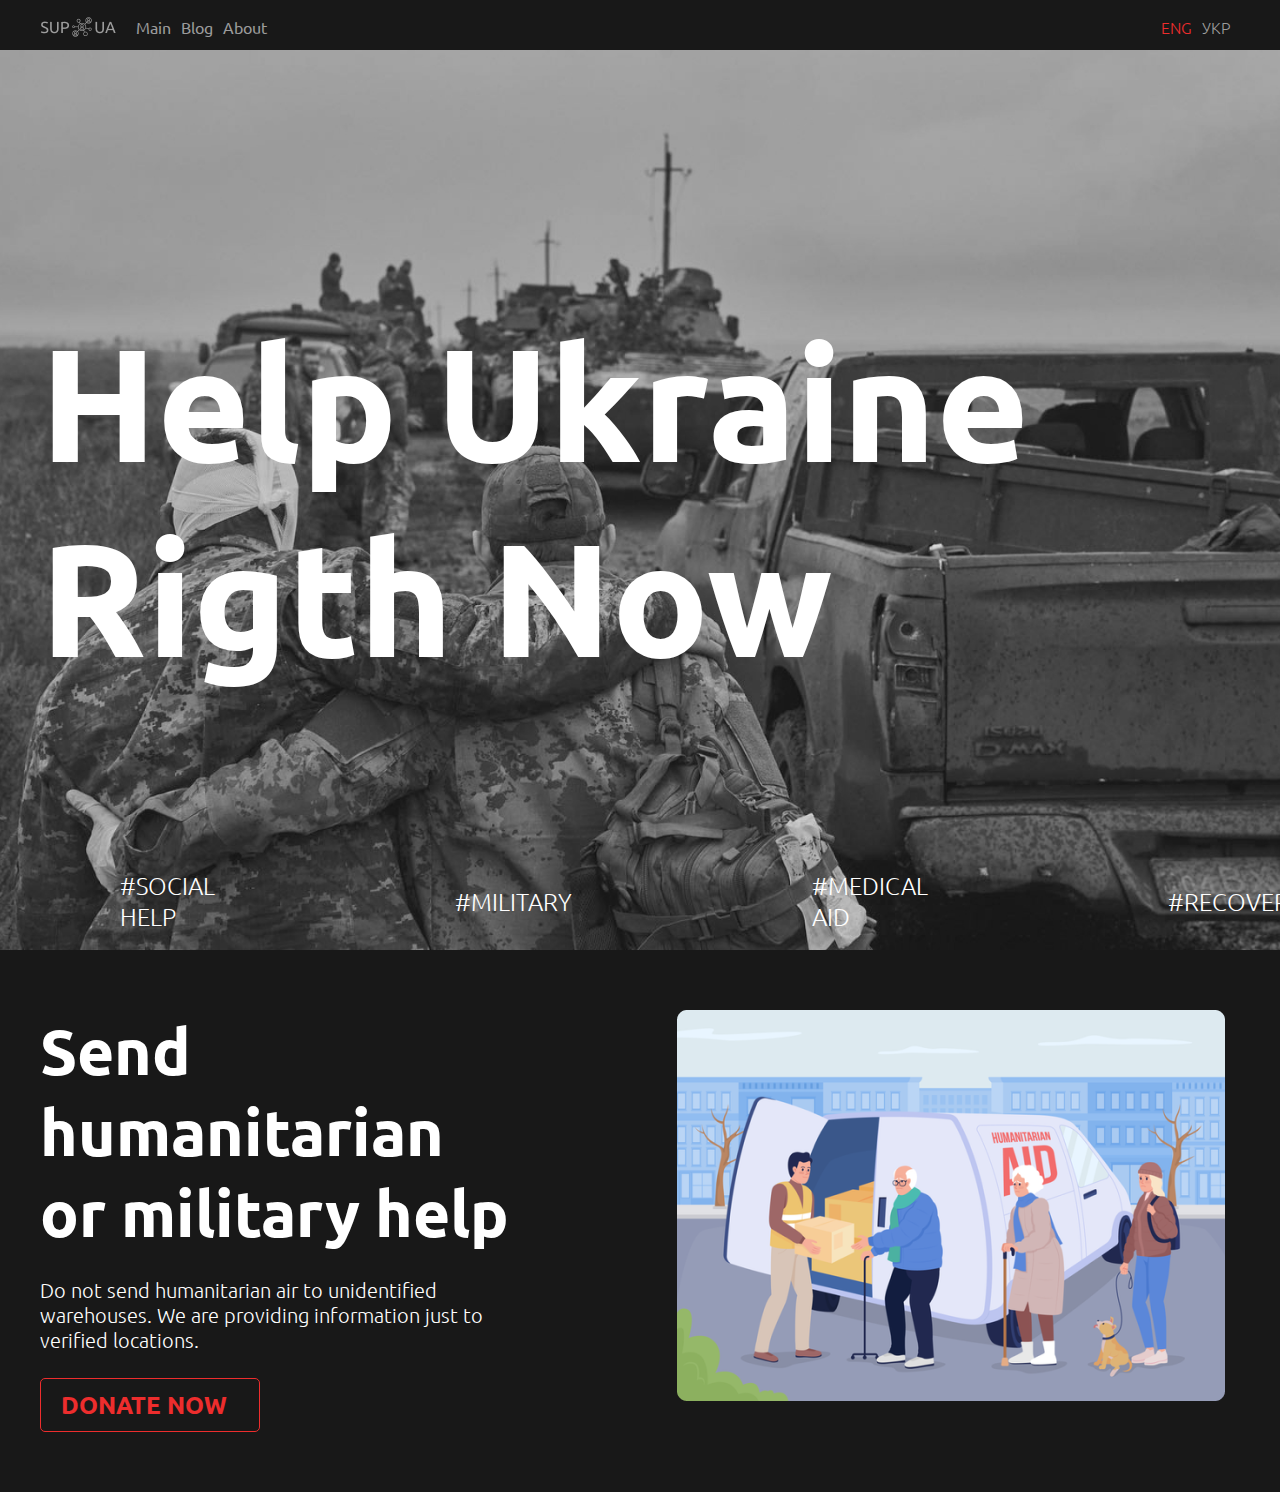
==== index.html @ 470d750d "made donate block" ====
<!DOCTYPE html>
<html lang="en">
<head>
    <meta charset="UTF-8">
    <meta http-equiv="X-UA-Compatible" content="IE=edge">
    <meta name="viewport" content="width=device-width, initial-scale=1.0">
    <link rel="shortcut icon" href="favicon.ico">
    <title>Title</title>

    <link rel="stylesheet" href="css/normalize.css">
    <link rel="stylesheet" href="css/main.css">
</head>
<body>
    <header class="header">
            <div class="header__container container">
                <img src="./img/logo.png" alt="logo" class="header__logo">
                <nav class="header__nav">
                    <ul class="header__nav-list menu">
                        <li class="header__nav-item">
                            <a href="#" class="header__nav-link">Main</a>
                        </li>

                        <li class="header__nav-item">
                            <a href="#" class="header__nav-link">Blog</a>
                        </li>

                        <li class="header__nav-item">
                            <a href="#" class="header__nav-link">About</a>
                        </li>
                    </ul>

                    <ul class="header__nav-list languages">
                        <li class="header__nav-item"><a href="#" class="header__nav-link active">ENG</a></li>
                        <li class="header__nav-item"><a href="#" class="header__nav-link">УКР</a></li>
                    </ul>
                </nav>
            </div>
    </header>
    <main class="main">
        <section class="hero">
            <div class="hero__container container">
                <h1 class="hero__title">Help Ukraine Rigth Now</h1>
            </div>
            <ul class="hero__tags">
                <li class="hero__tag">#SOCIAL HELP</li>
                <li class="hero__tag">#MILITARY</li>
                <li class="hero__tag">#MEDICAL AID</li>
                <li class="hero__tag">#RECOVERY</li>
            </ul>
        </section>
        <div class="main__container container">
            <section class="donate">
                <div class="donate__text">
                    <h2 class="donate__text-title">Send humanitarian or military help</h2>
                    <p class="donate__text-text">Do not send humanitarian air to unidentified warehouses. We are providing information just to verified locations.</p>
                    <a href="#" class="donate__text-button">DONATE NOW</a>
                </div>
                <img src="./img/main/haid.png" alt="Humanitarian aid" class="donate__image">
            </section>
        </div>
    </main>
    <footer class="footer"></footer>


    <script src="js/script.js"></script>
</body>
</html>
---- css/main.css ----
@import url('https://fonts.googleapis.com/css2?family=Ubuntu:wght@300;400;500;700&display=swap');

*,
*::before,
*::after{
    box-sizing: border-box;
}

body{
    font-family: 'Ubuntu', sans-serif;
    background-color: #181818;

}

.header {
    background-color: #181818;
    height: 50px;
    font-size: 16px;
    font-weight: 400;
    position: sticky;
    top: 0;
}
.header__container {
    display: flex;
    flex-direction: row;
    align-items: center;
    justify-content: flex-start;
}
.container {
    max-width: 1200px;
    margin: 0 auto;
}
.header__logo {
    margin-right: 20px;
}
.header__nav {
    width: 100%;
    display: flex;
    flex-direction: row;
    align-items: center;
    justify-content: space-between;
}
.header__nav-list {
    display: flex;
    flex-direction: row;
    padding: 0;
    list-style-type: none;
}

.languages{
    font-weight: 300;
}

.header__nav-item {
    margin-right: 10px;
}
.header__nav-link {
    color: #9c9c9c;
    text-decoration: none;
}

.header__nav-link.active{
    color: #ED2D2D;
}

.main {

}
.hero {
    background: url(../img/hero.jpg) center center/cover no-repeat;
    height: 900px;
    width: 100%;
}
.hero__container {
    display: flex;
    align-items: center;
    height: 100%;
}
.hero__title {
    margin: 0;
    padding: 0;
    margin: auto;
    color: #fff;
    font-size: 160px;
    font-weight: 700;

}
.hero__tags {
    display: flex;
    align-items: center;
    flex-direction: row;
    justify-content: space-between;
    padding: 0;
    margin: 0;
    margin-top: -80px;
    list-style-type: none;
}
.hero__tag {
    font-weight: 300;
    font-size: 24px;
    color: #fff;

    padding: 0px 120px;
}
.main__container {
}

.donate {
    background-color: #181818;
    display: flex;
    flex-direction:row;
    justify-content: space-between;
    align-items: flex-start;

    padding: 60px 0px;

}
.donate__text {
    display: flex;
    flex-direction:column;
    height: 100%;
    max-width: 471px;
    color: #fff;
}
.donate__text-title {
    font-weight: 700;
    font-size: 64px;
    margin: 0;
    margin-bottom: 25px;
}
.donate__text-text {
    font-weight: 300;
    font-size: 20px;
    margin: 0;
    margin-bottom: 25px;
}
.donate__text-button {
    border: 1px solid #ED2D2D;
    border-radius: 5px;
    padding: 10px 20px;
    color: #ED2D2D;
    font-weight: 700;
    font-size: 24px;
    margin: 0;
    text-decoration: none;
    max-width: 220px;
    transition: all .4s ease;
    cursor: pointer;
}

.donate__text-button:hover{
    background-color: #ED2D2D;
    color: #fff;
}

.donate__image {
    margin-right: 15px;
}
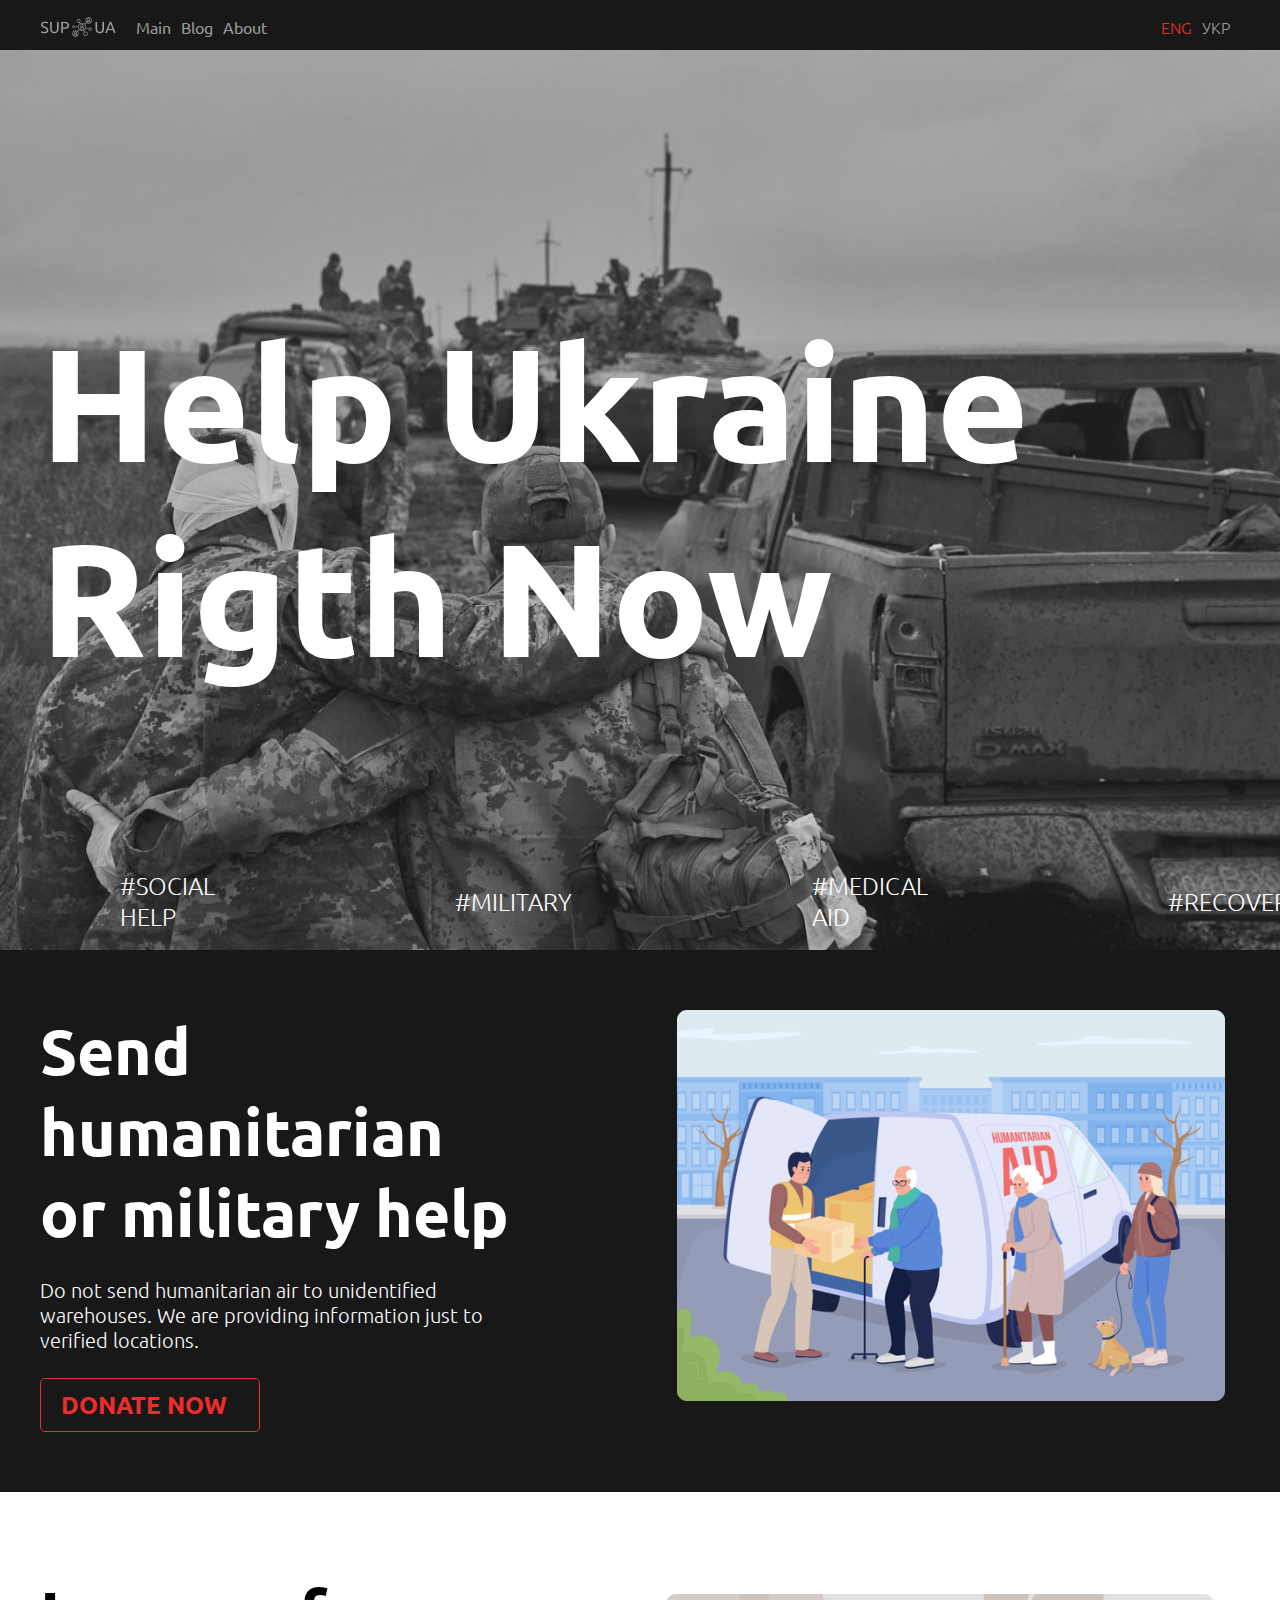
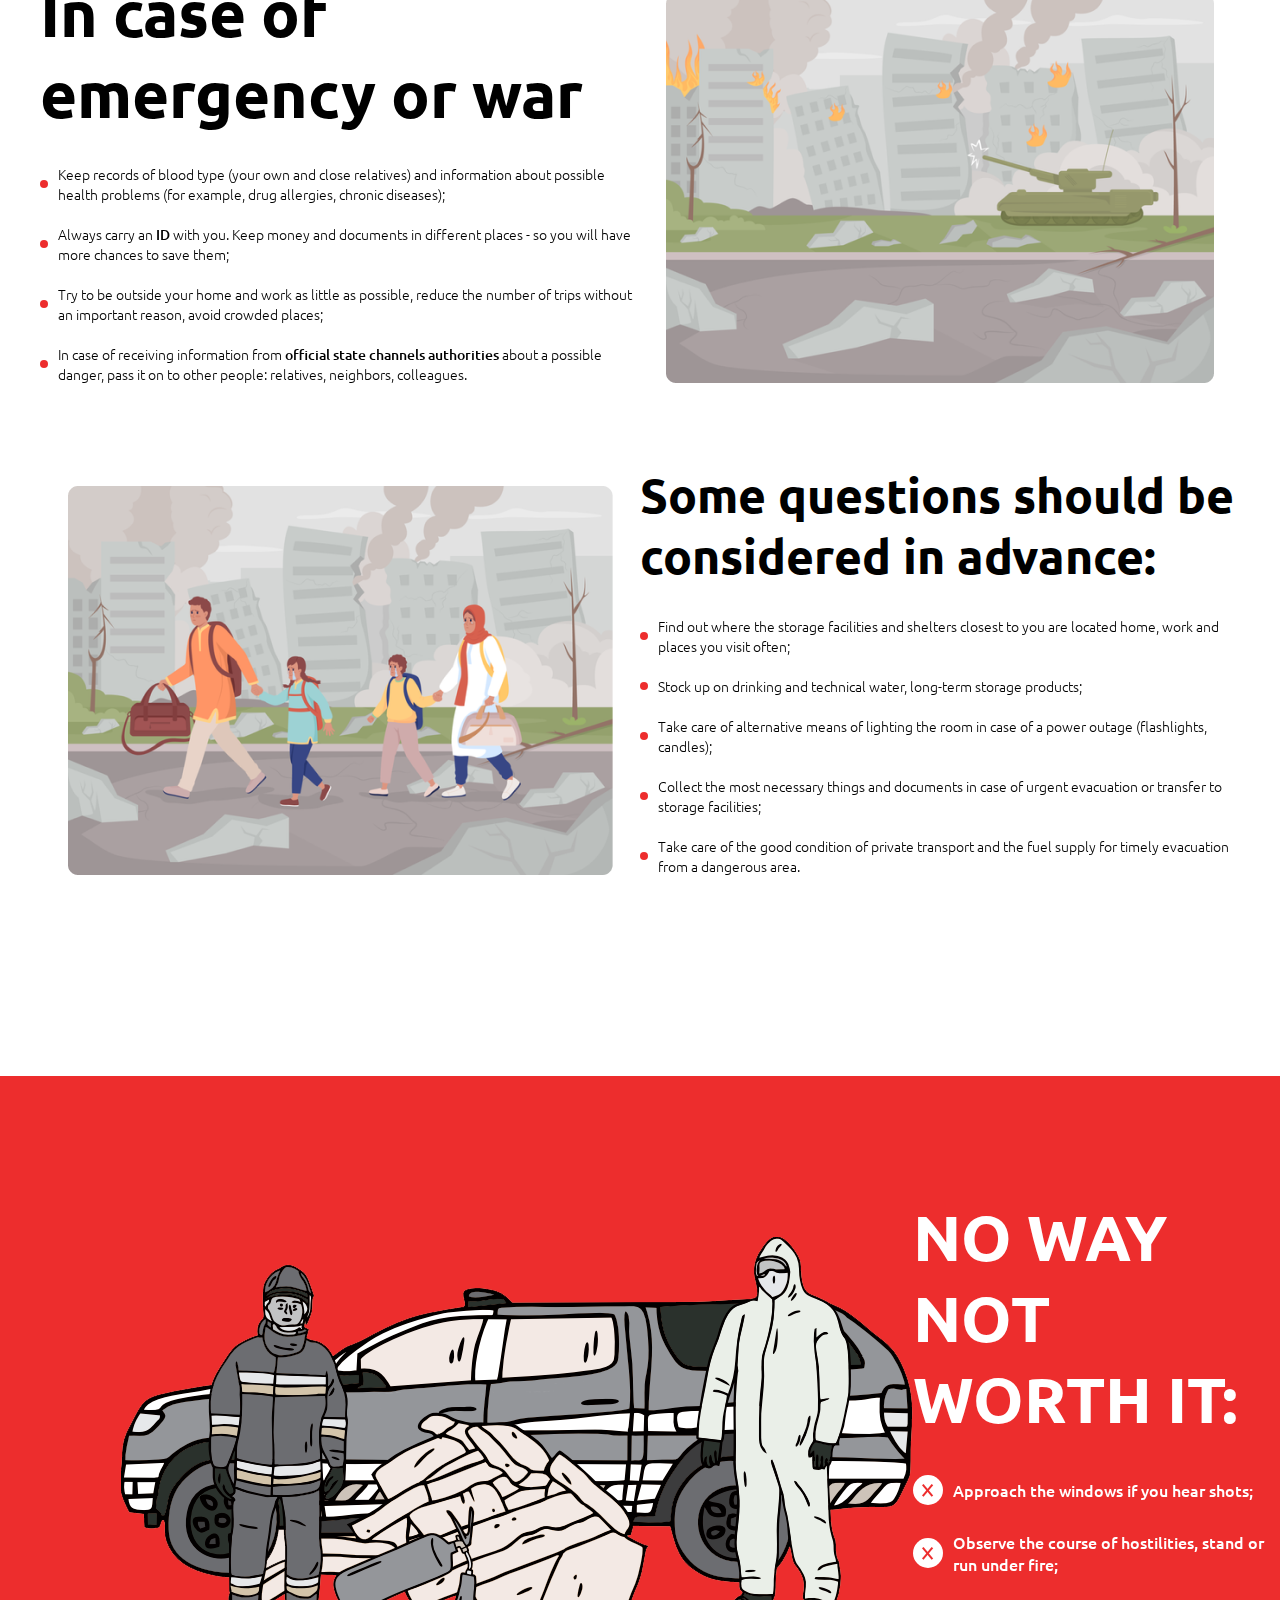
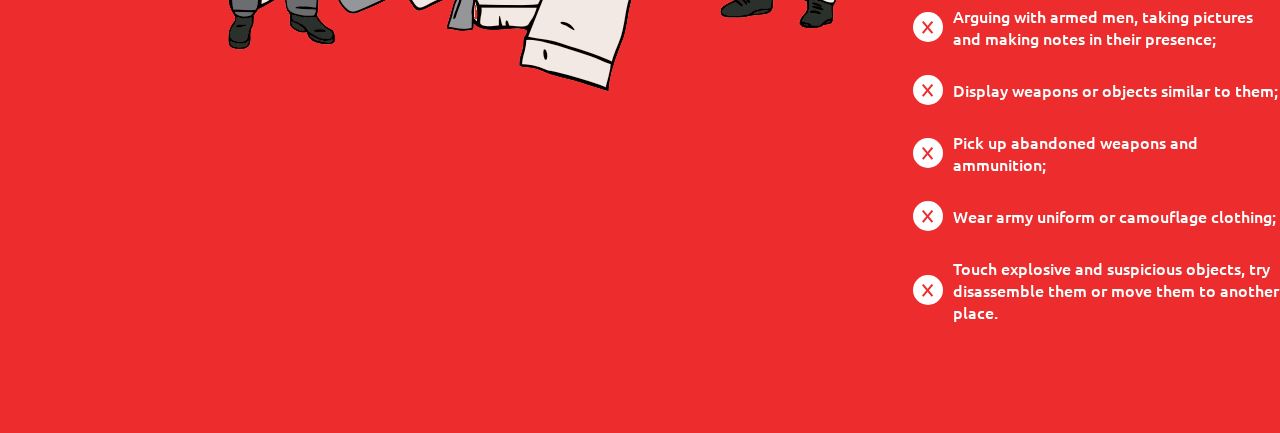
==== commit effb1b92: "made noway block" ====
--- a/index.html
+++ b/index.html
@@ -48,16 +48,73 @@
                 <li class="hero__tag">#RECOVERY</li>
             </ul>
         </section>
-        <div class="main__container container">
-            <section class="donate">
+
+        <section class="donate">
+            <div class="donate__container container">
                 <div class="donate__text">
                     <h2 class="donate__text-title">Send humanitarian or military help</h2>
                     <p class="donate__text-text">Do not send humanitarian air to unidentified warehouses. We are providing information just to verified locations.</p>
                     <a href="#" class="donate__text-button">DONATE NOW</a>
                 </div>
                 <img src="./img/main/haid.png" alt="Humanitarian aid" class="donate__image">
-            </section>
-        </div>
+            </div>
+        </section>
+
+        <section class="emergency">
+            <div class="emergency__container container">
+                <div>
+                    <div class="emergency__text">
+                        <h2 class="emergency__title">In case of emergency or war</h2>
+                        <ul class="emergency__list">
+                            <li class="emergency__list-item">Keep records of blood type (your own and close relatives) and information about possible health problems (for example, drug allergies, chronic diseases);</li>
+                            <li class="emergency__list-item">Always carry an <span>ID</span> with you. Keep money and documents in different places - so you will have more chances to save them;</li>
+                            <li class="emergency__list-item">Try to be outside your home and work as little as possible, reduce the number of trips without an important reason, avoid crowded places;</li>
+                            <li class="emergency__list-item">In case of receiving information from <span>official state channels authorities</span> about a possible danger, pass it on to other people: relatives, neighbors, colleagues.</li>
+                        </ul>
+                    </div>
+                    <img src="./img/main/war1.png" alt="" class="emergency__image">
+                </div>
+
+                <div>
+                    <img src="./img/main/war2.png" alt="" class="emergency__image">
+                    <div class="emergency__text">
+                        <h3 class="emergency__title">Some questions should be considered in advance:</h3>
+                        <ul class="emergency__list">
+                            <li class="emergency__list-item">Find out where the storage facilities and shelters closest to you are located home, work and places you visit often;</li>
+                            <li class="emergency__list-item">Stock up on drinking and technical water, long-term storage products;</li>
+                            <li class="emergency__list-item">Take care of alternative means of lighting the room in case of a power outage (flashlights, candles);</li>
+                            <li class="emergency__list-item">Collect the most necessary things and documents in case of urgent evacuation or transfer to storage facilities;</li>
+                            <li class="emergency__list-item">Take care of the good condition of private transport and the fuel supply for timely evacuation from a dangerous area.</li>
+                        </ul>
+                    </div>
+                </div>
+            </div>
+        </section>
+
+        <section class="noway">
+            <div class="noway__container">
+                <img src="./img/main/emergency.png" alt="" class="noway__image">
+                <div class="noway__text">
+                    <h2 class="noway__title">NO WAY NOT WORTH IT:</h2>
+                    <ul class="noway__list">
+                        <li class="noway__list-item">Approach the windows if you hear shots;</li>
+                        <li class="noway__list-item">Observe the course of hostilities, stand or run under fire;</li>
+                        <li class="noway__list-item">Arguing with armed men, taking pictures and making notes in their presence;</li>
+                        <li class="noway__list-item">Display weapons or objects similar to them;</li>
+                        <li class="noway__list-item">Pick up abandoned weapons and ammunition;</li>
+                        <li class="noway__list-item">Wear army uniform or camouflage clothing;</li>
+                        <li class="noway__list-item">Touch explosive and suspicious objects, try disassemble them or move them to another place.</li>
+                    </ul>
+                </div>
+            </div>
+        </section>
+
+        <section class="blog">
+            <div class="blog__container container">
+                <div class="blog__text"></div>
+                <div class="blog__content"></div>
+            </div>
+        </section>
     </main>
     <footer class="footer"></footer>
 
--- a/css/main.css
+++ b/css/main.css
@@ -107,14 +107,17 @@
 
 .donate {
     background-color: #181818;
+    padding: 60px 0px;
+
+}
+
+.donate__container{
     display: flex;
     flex-direction:row;
     justify-content: space-between;
     align-items: flex-start;
-
-    padding: 60px 0px;
-
-}
+}
+
 .donate__text {
     display: flex;
     flex-direction:column;
@@ -155,4 +158,122 @@
 
 .donate__image {
     margin-right: 15px;
+}
+
+
+.emergency {
+    padding: 80px 0px 120px 0px;
+    background-color: #fff;
+}
+
+.emergency__container{
+    display: flex;
+    flex-direction: column;
+}
+
+.emergency__container>div{
+    display: flex;
+    flex-direction: row;
+    align-items: center;
+    justify-content: space-between;
+    margin-bottom: 60px;
+}
+
+.emergency__text {
+    max-width: 600px;
+}
+.emergency__title {
+    font-weight: 700;
+    font-size: 64px;
+    margin: 0;
+    margin-bottom: 30px;
+}
+
+h3.emergency__title{
+    font-size: 48px;
+}
+
+.emergency__list {
+    padding: 0;
+    list-style-type: none;
+}
+.emergency__list-item {
+    font-weight: 300;
+    font-size: 14px;
+    padding-left: 18px;
+    position: relative;
+    margin-bottom: 20px;
+}
+
+.emergency__list-item::before{
+    content: "";
+    background-color: #ED2D2D;
+    width: 8px;
+    height: 8px;
+    border-radius: 50%;
+    position: absolute;
+    left: 0;
+    top: 50%;
+    transform: translateY(-50%);
+}
+
+.emergency__list-item span{
+    font-weight: 500;
+}
+
+.emergency__image {
+    margin: 0 auto;
+}
+
+
+.noway {
+    background-color: #ED2D2D;
+    color: #fff;
+    padding: 120px 0px 80px 0px;
+}
+.noway__container {
+    display: flex;
+    flex-direction: row;
+    align-items: flex-start;
+    
+}
+.noway__image {
+    margin-left: 120px;
+    margin-top: 40px;
+    /* position: absolute; */
+
+    /* left: 10px; */
+}
+.noway__text {
+}
+.noway__title {
+    margin: 0;
+    font-size: 64px;
+    font-weight: 700;
+    margin-bottom: 40px;
+}
+.noway__list {
+    list-style-type: none;
+    margin: 0;
+    padding: 0;
+}
+.noway__list-item {
+    padding: 0;
+    padding-left: 40px;
+    font-weight: 500;
+    font-size: 16px;
+    position: relative;
+    margin-bottom: 30px;
+    
+}
+
+.noway__list-item::before{
+    content: url(../img/cross-icon.svg);
+    width: 30px;
+    height: 30px;
+    border-radius: 50%;
+    position: absolute;
+    left: 0;
+    top: 50%;
+    transform: translateY(-50%);
 }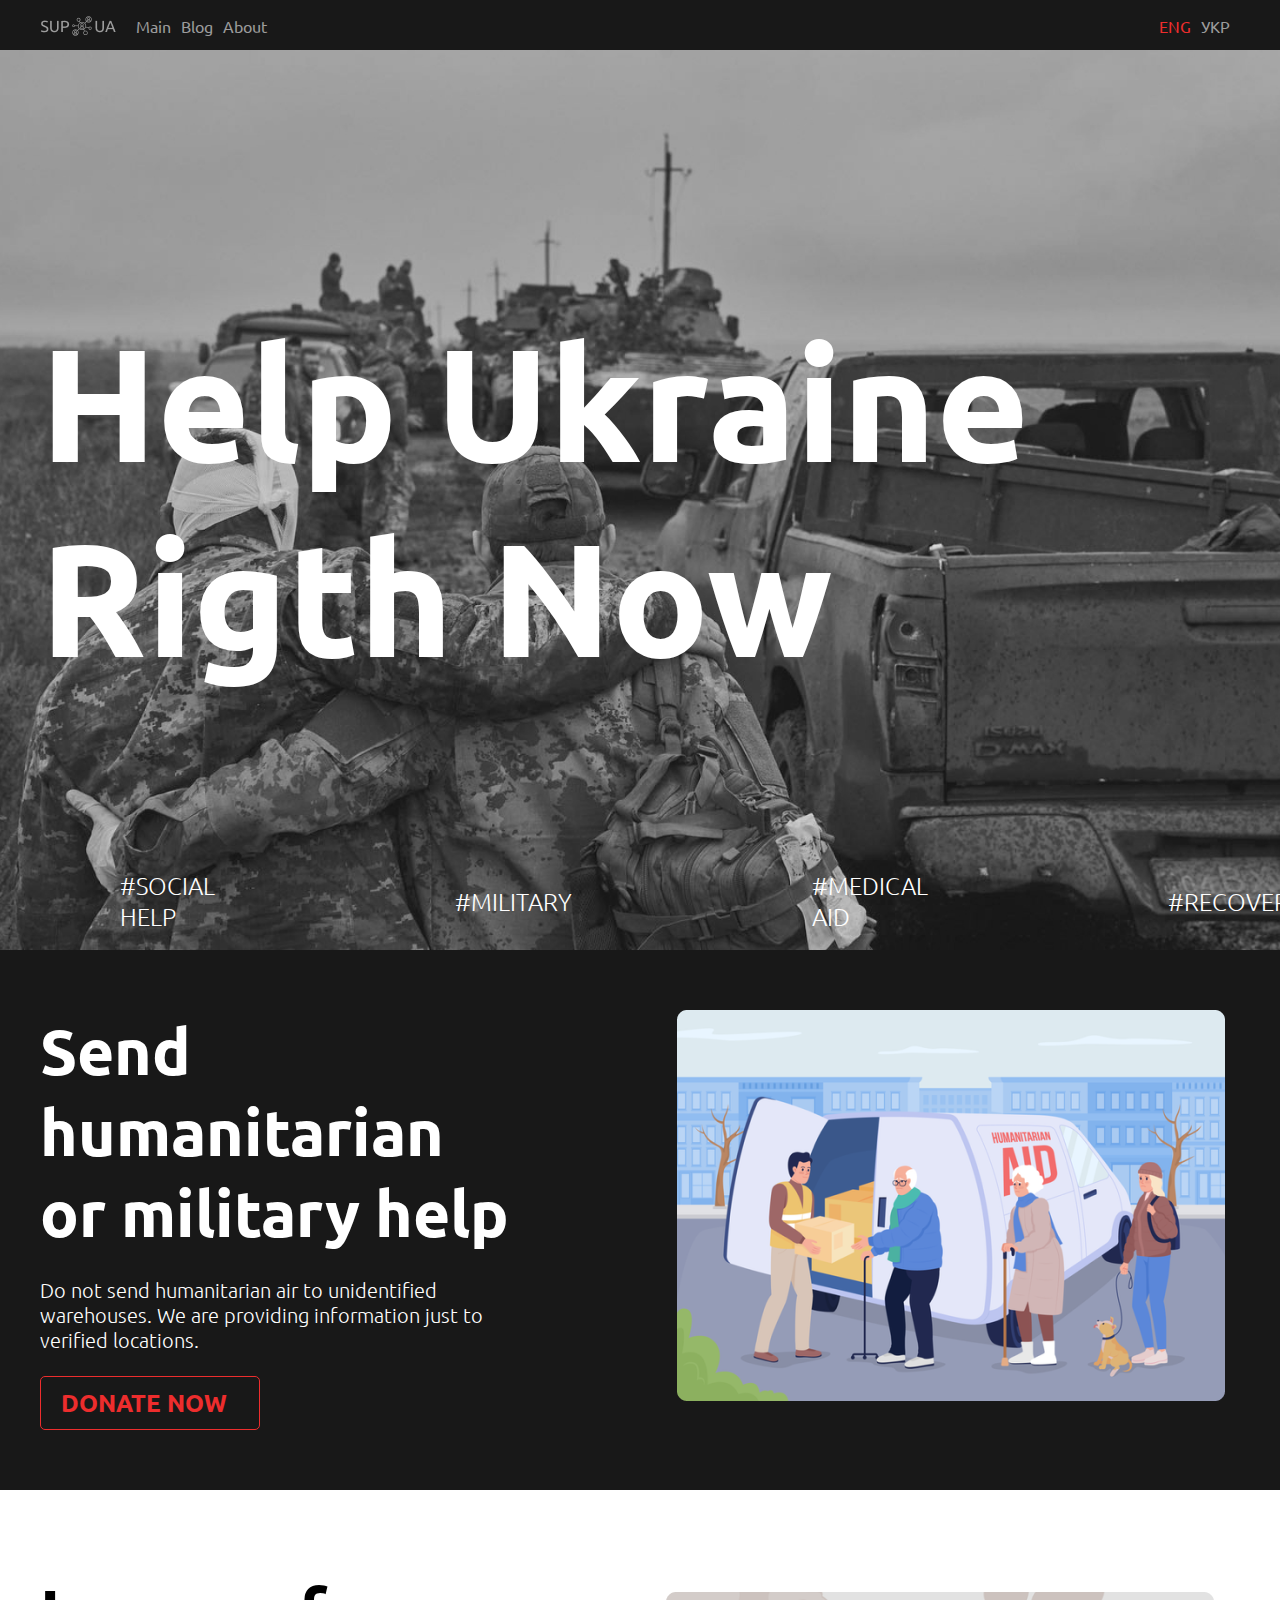
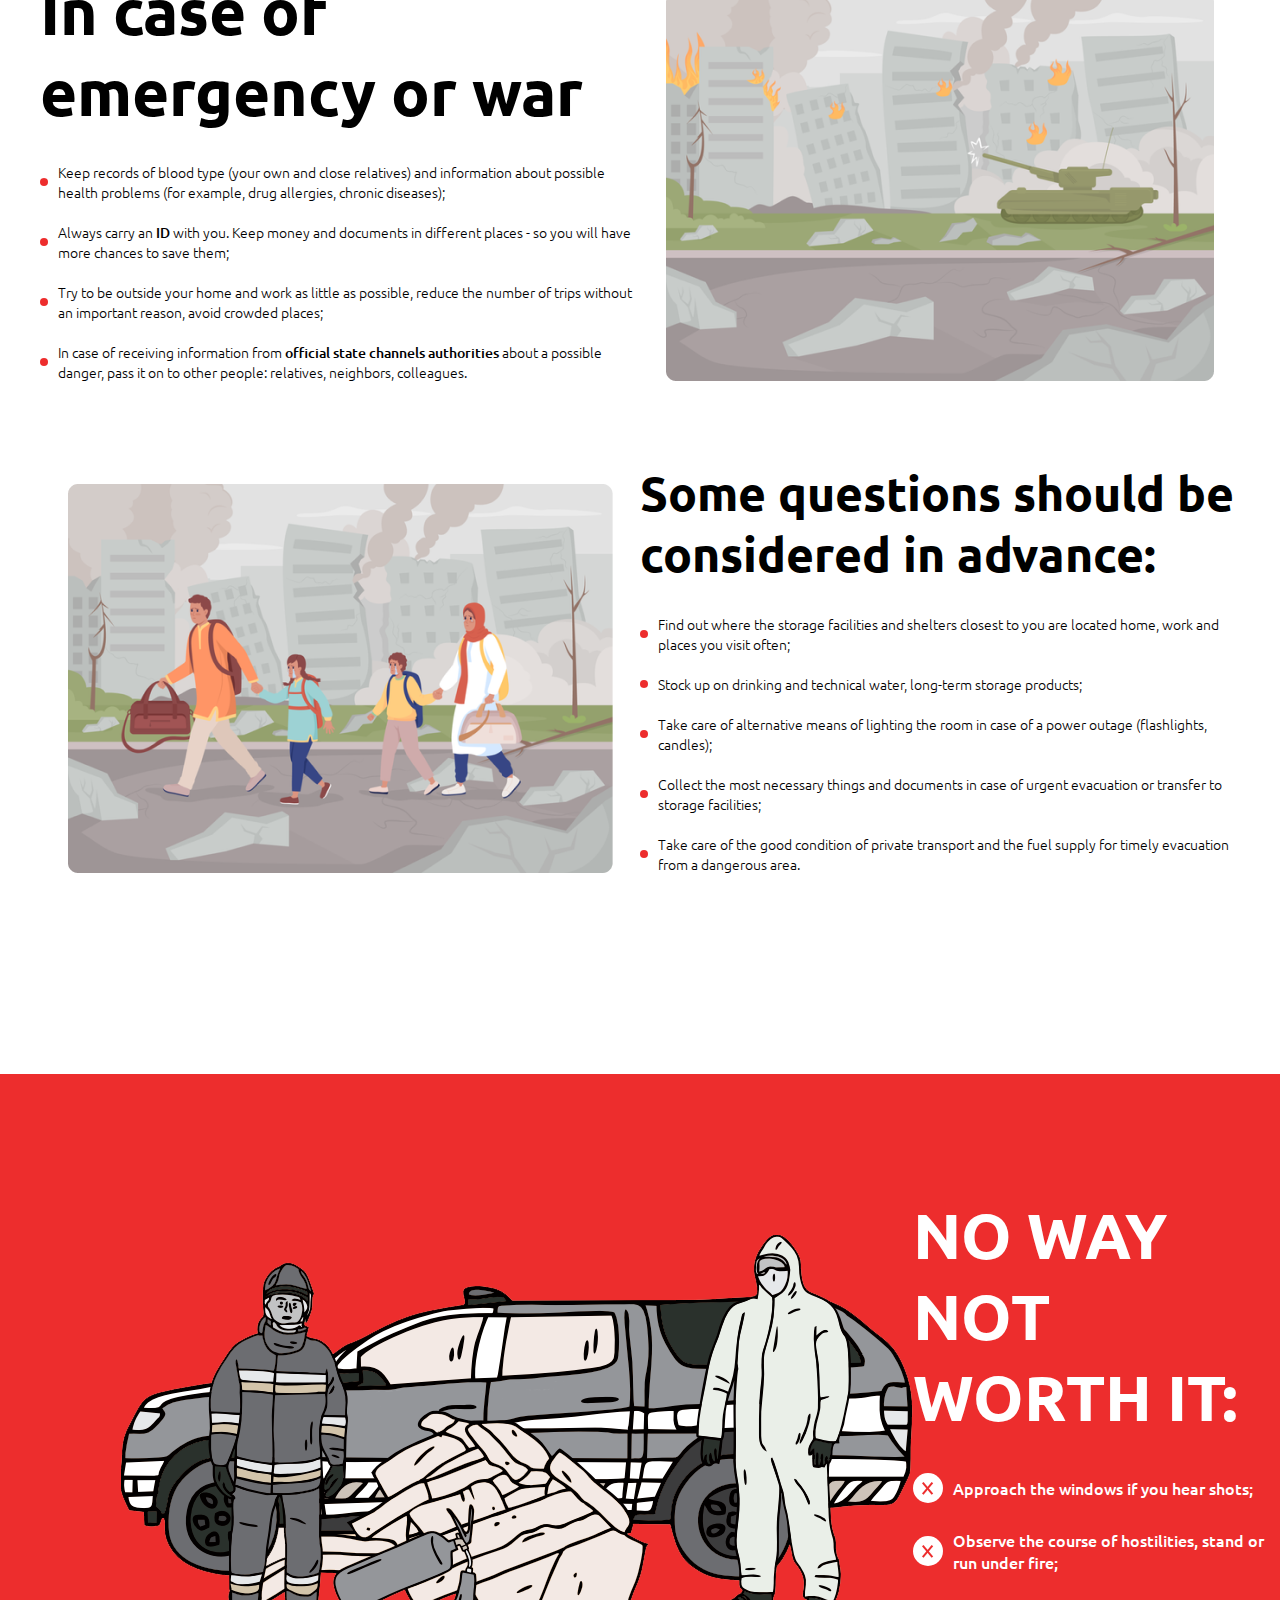
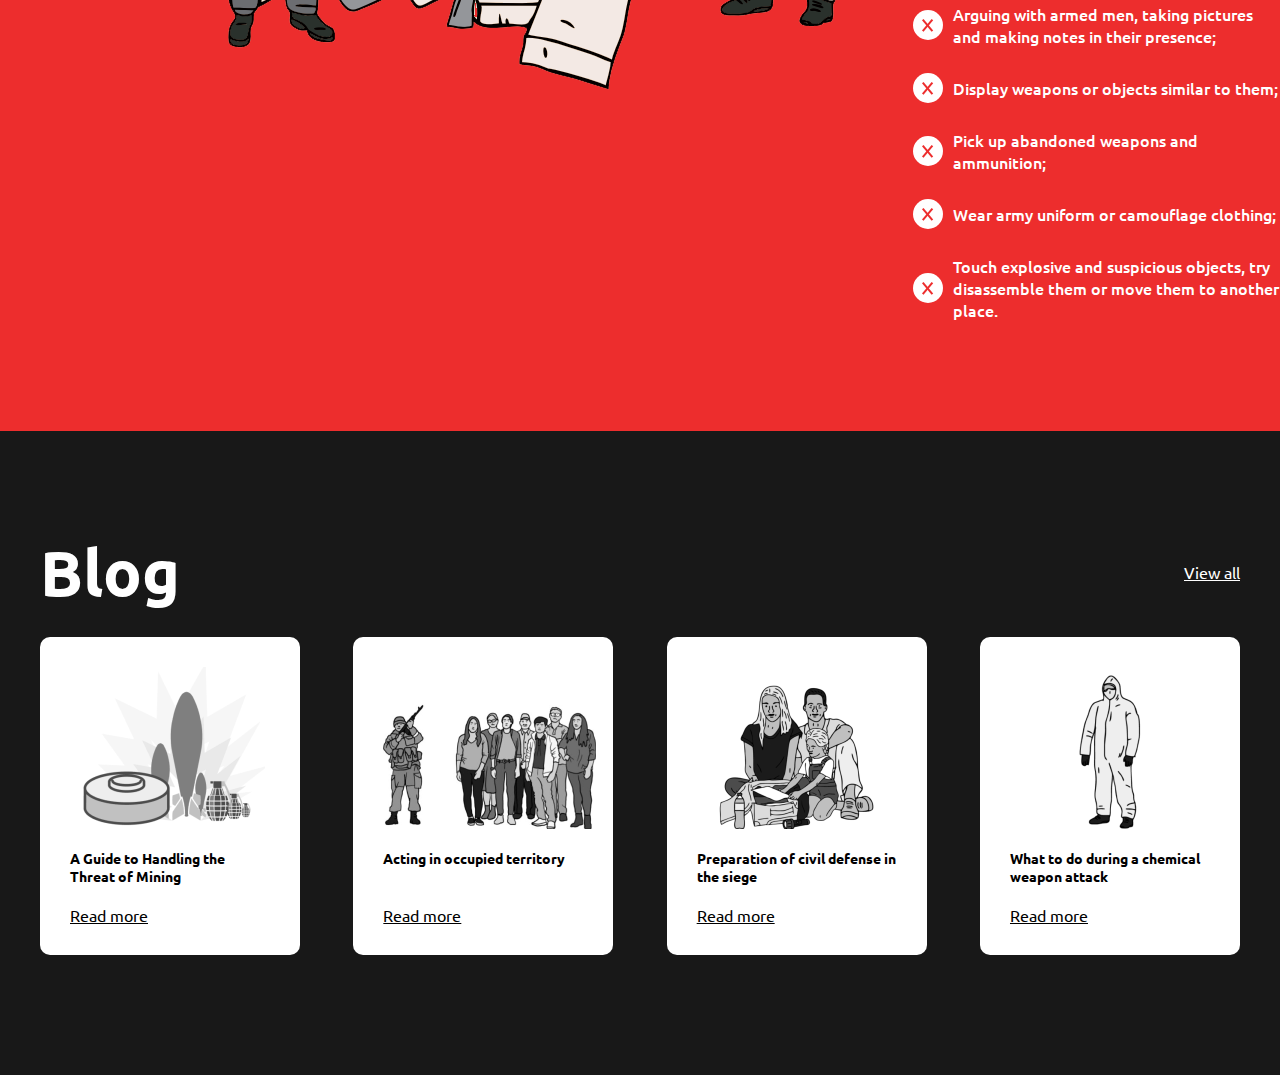
==== commit 87c7ee7b: "made blog block" ====
--- a/index.html
+++ b/index.html
@@ -29,10 +29,11 @@
                         </li>
                     </ul>
 
-                    <ul class="header__nav-list languages">
+                    <ul class="header__nav-list">
                         <li class="header__nav-item"><a href="#" class="header__nav-link active">ENG</a></li>
                         <li class="header__nav-item"><a href="#" class="header__nav-link">УКР</a></li>
                     </ul>
+
                 </nav>
             </div>
     </header>
@@ -111,8 +112,44 @@
 
         <section class="blog">
             <div class="blog__container container">
-                <div class="blog__text"></div>
-                <div class="blog__content"></div>
+                <div class="blog__text">
+                    <h2 class="blog__text-title">Blog</h2>
+                    <a href="./blog.html" class="blog__text-link">View all</a>
+                </div>
+                <ul class="blog__posts">
+                    <li class="blog__post">
+                        <img heigth="161px" src="./img/blog/mines.png" alt="mines" class="blog__post-image">
+                        <div class="blog__post-text">
+                            <h4 class="blog__post-title">A Guide to Handling the Threat of Mining</h4>
+                            <a href="./blog/mines.html" class="blog__post-link">Read more</a>
+                        </div>
+                    </li>
+
+                    <li class="blog__post">
+                        <img heigth="162px" src="./img/blog/occup.png" alt="occup" class="blog__post-image">
+                        <div class="blog__post-text">
+                            <h4 class="blog__post-title">Acting in occupied territory</h4>
+                            <a href="./blog/mines.html" class="blog__post-link">Read more</a>
+                        </div>
+                    </li>
+
+                    <li class="blog__post">
+                        <img heigth="161px" src="./img/blog/fam.png" alt="fam" class="blog__post-image">
+                        <div class="blog__post-text">
+                            <h4 class="blog__post-title">Preparation of civil defense in the siege</h4>
+                            <a href="./blog/mines.html" class="blog__post-link">Read more</a>
+                        </div>
+
+                    </li>
+
+                    <li class="blog__post">
+                        <img heigth="161px" src="./img/blog/chemical.png" alt="chemical" class="blog__post-image">
+                        <div class="blog__post-text">
+                            <h4 class="blog__post-title">What to do during a chemical weapon attack</h4>
+                            <a href="./blog/mines.html" class="blog__post-link">Read more</a>
+                        </div>
+                    </li>
+                </ul>
             </div>
         </section>
     </main>
--- a/css/main.css
+++ b/css/main.css
@@ -19,6 +19,7 @@
     font-weight: 400;
     position: sticky;
     top: 0;
+    z-index: 1000;
 }
 .header__container {
     display: flex;
@@ -43,6 +44,7 @@
 .header__nav-list {
     display: flex;
     flex-direction: row;
+    align-items: center;
     padding: 0;
     list-style-type: none;
 }
@@ -135,7 +137,7 @@
     font-weight: 300;
     font-size: 20px;
     margin: 0;
-    margin-bottom: 25px;
+    margin-bottom: 23px;
 }
 .donate__text-button {
     border: 1px solid #ED2D2D;
@@ -276,4 +278,87 @@
     left: 0;
     top: 50%;
     transform: translateY(-50%);
+}
+
+
+.blog {
+    background-color: #181818;
+    padding: 100px 0px 120px 0px;
+    color: #fff;
+}
+.blog__container {
+}
+.container {
+}
+.blog__text {
+    display: flex;
+    flex-direction: row;
+    justify-content: space-between;
+    align-items: center;
+    margin: 0;
+    margin-bottom: 25px;
+}
+.blog__text-title {
+    margin: 0;
+
+    font-weight: 700;
+    font-size: 64px;
+}
+.blog__text-link {
+    margin: 0;
+    color: #fff;
+    text-decoration: underline;
+}
+.blog__posts {
+    padding: 0;
+    margin: 0;
+    list-style-type: none;
+
+    display: flex;
+    flex-direction: row;
+    justify-content: space-between;
+}
+.blog__post {
+    display: flex;
+    flex-direction: column;
+    align-items: flex-start;
+    justify-content: space-between;
+    padding: 30px 30px;
+    max-width: 260px;
+    border-radius: 10px;
+    background-color: #fff;
+}
+.blog__post-image {
+    margin: 0 auto;
+    margin-bottom: 20px;
+    transition: all .5s ease;
+    filter: grayscale(100%);
+}
+
+.blog__post:hover .blog__post-image {
+    filter: grayscale(0%);
+    
+}
+
+.blog__post-text{
+    height: 100%;
+
+    display: flex;
+    flex-direction: column;
+    align-items: flex-start;
+    justify-content: space-between;
+
+}
+
+.blog__post-title {
+    color: #000;
+    font-weight: 700;
+    font-size: 14px;
+    margin: 0;
+    margin-bottom: 20px;
+}
+.blog__post-link {
+    margin: 0;
+    color: #000;
+    text-decoration: underline;
 }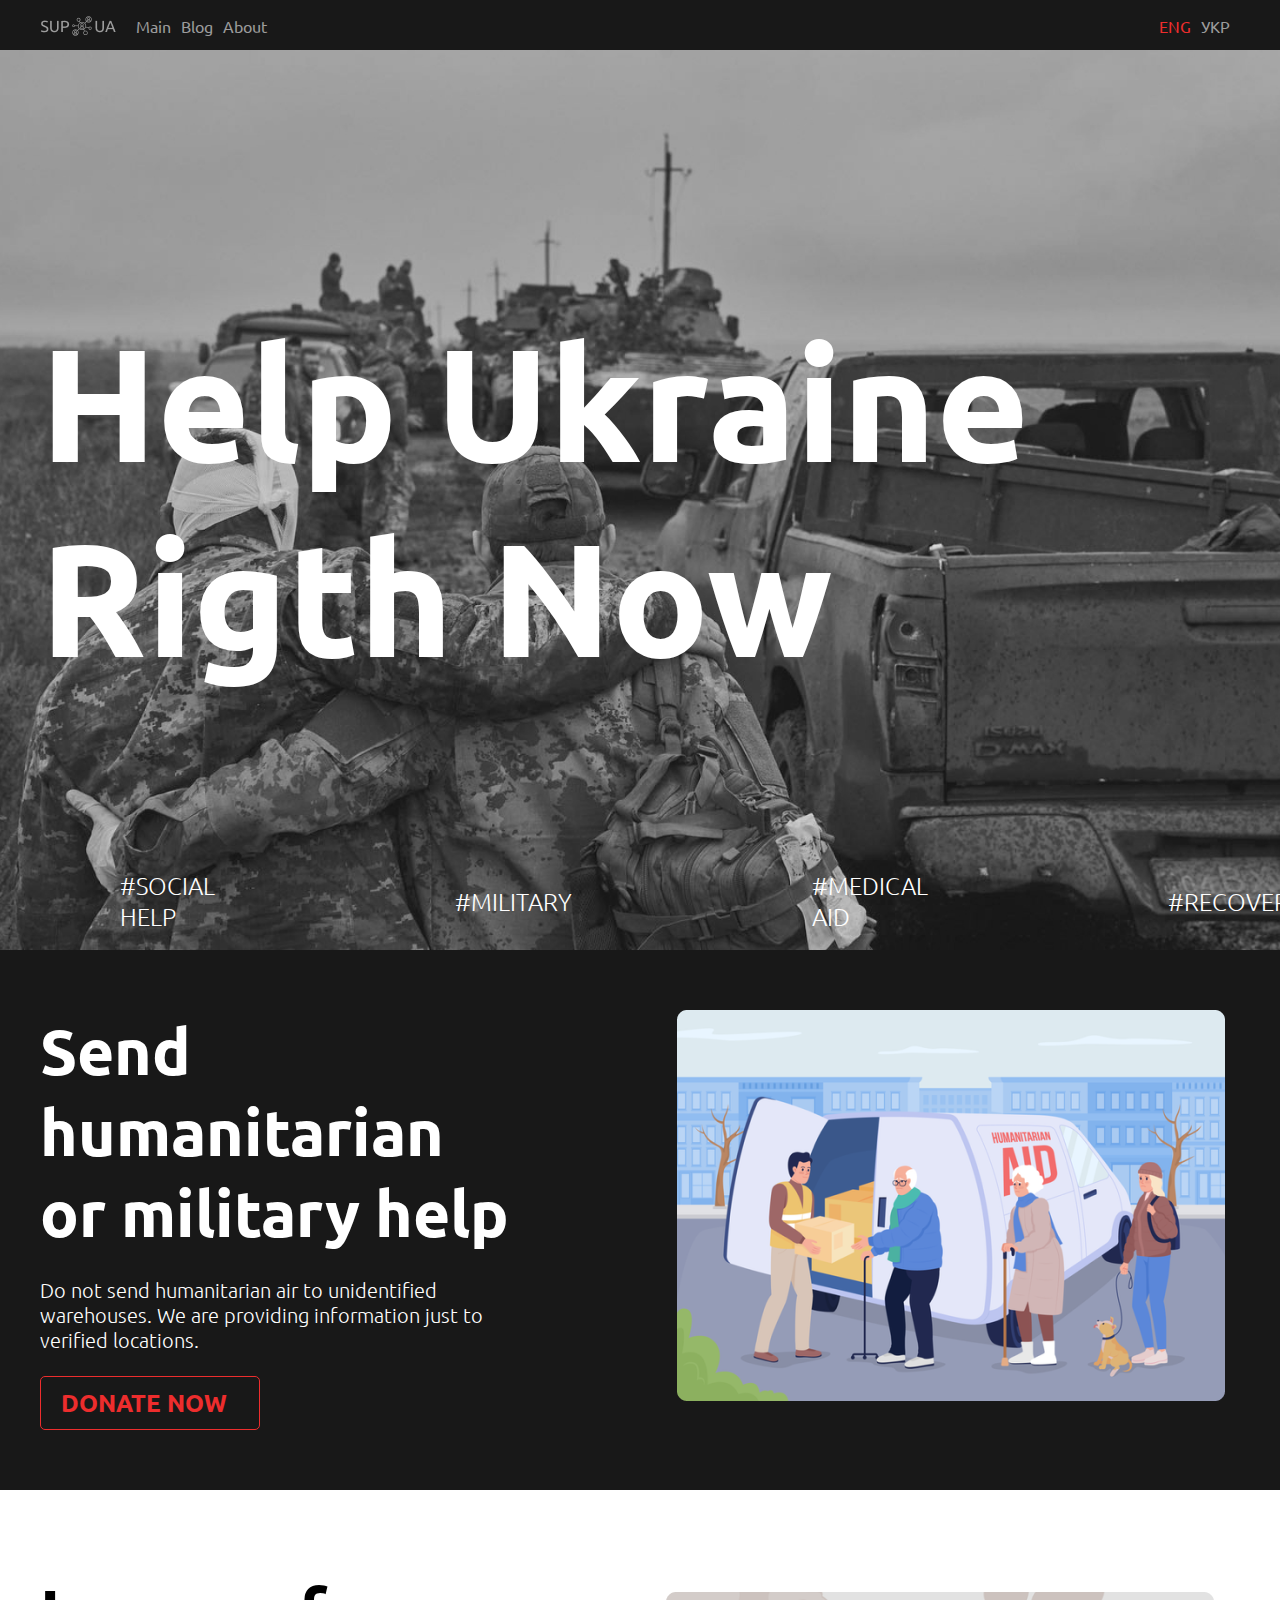
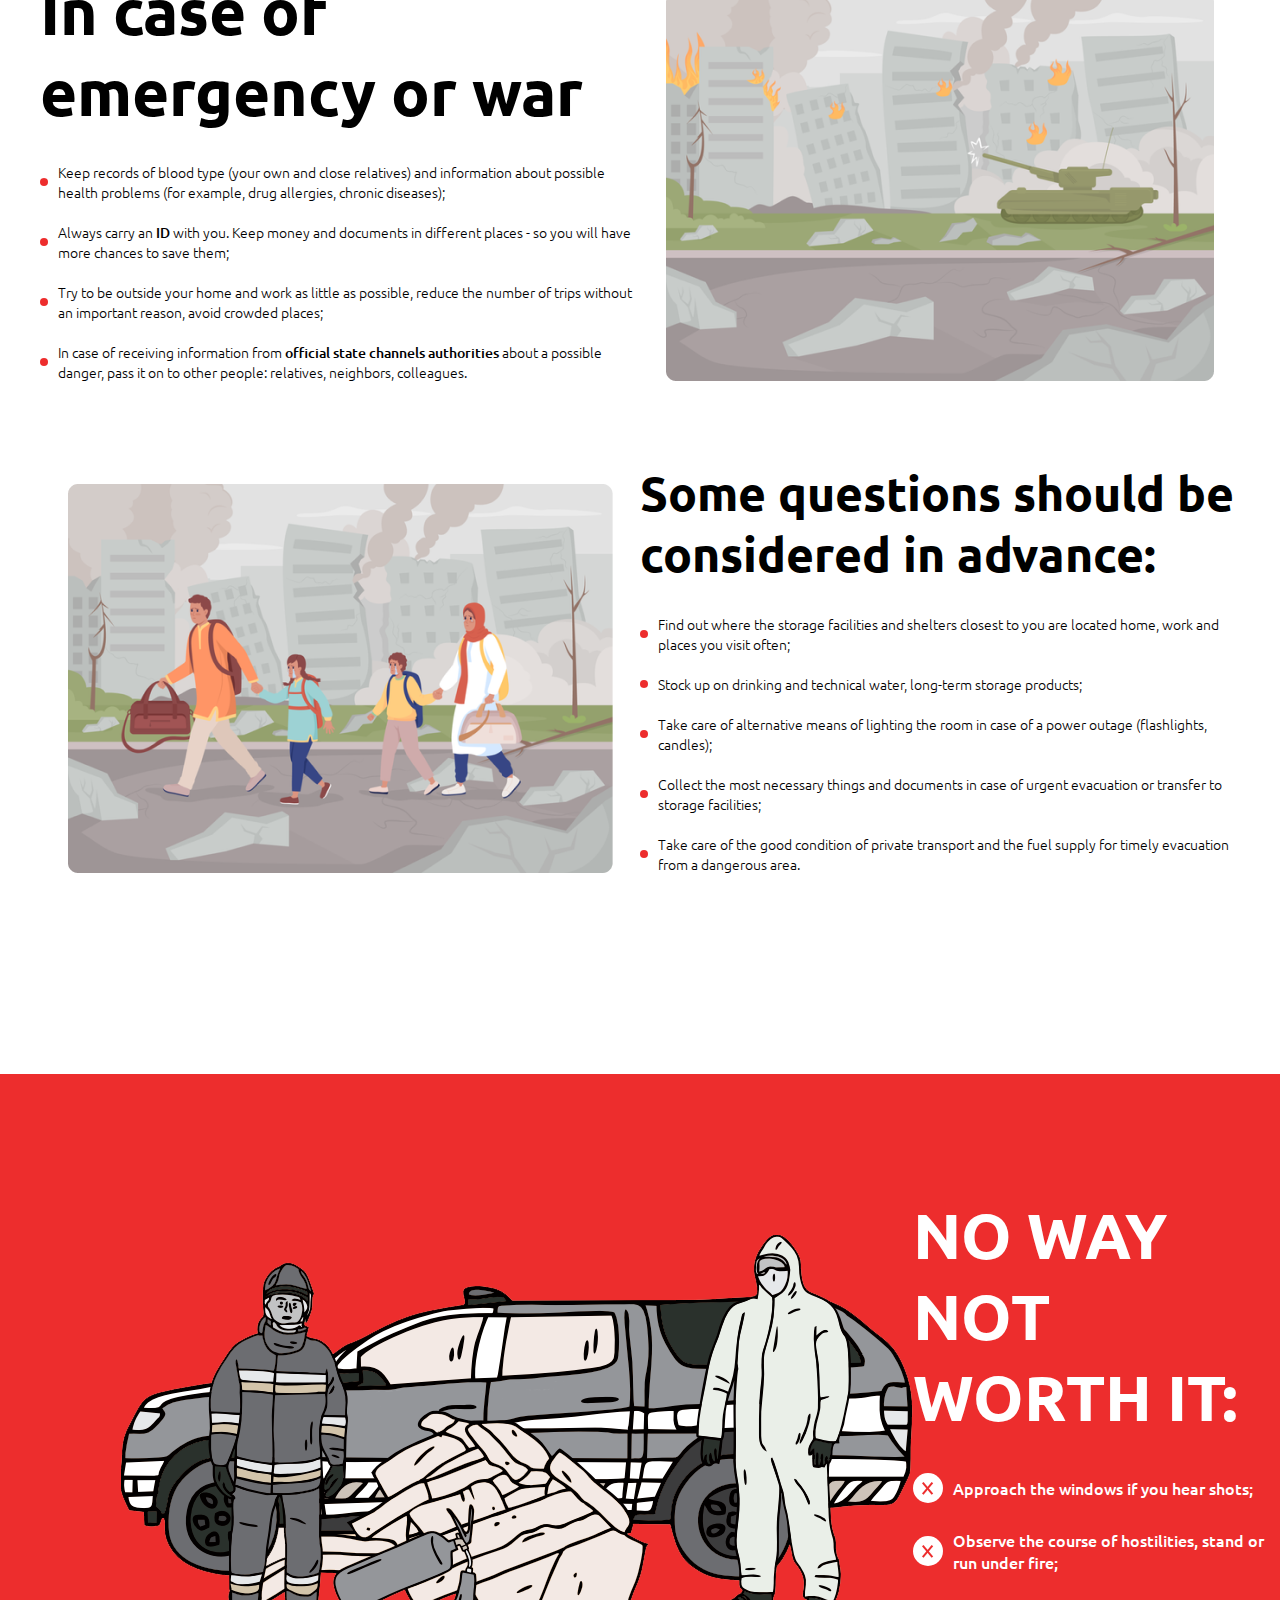
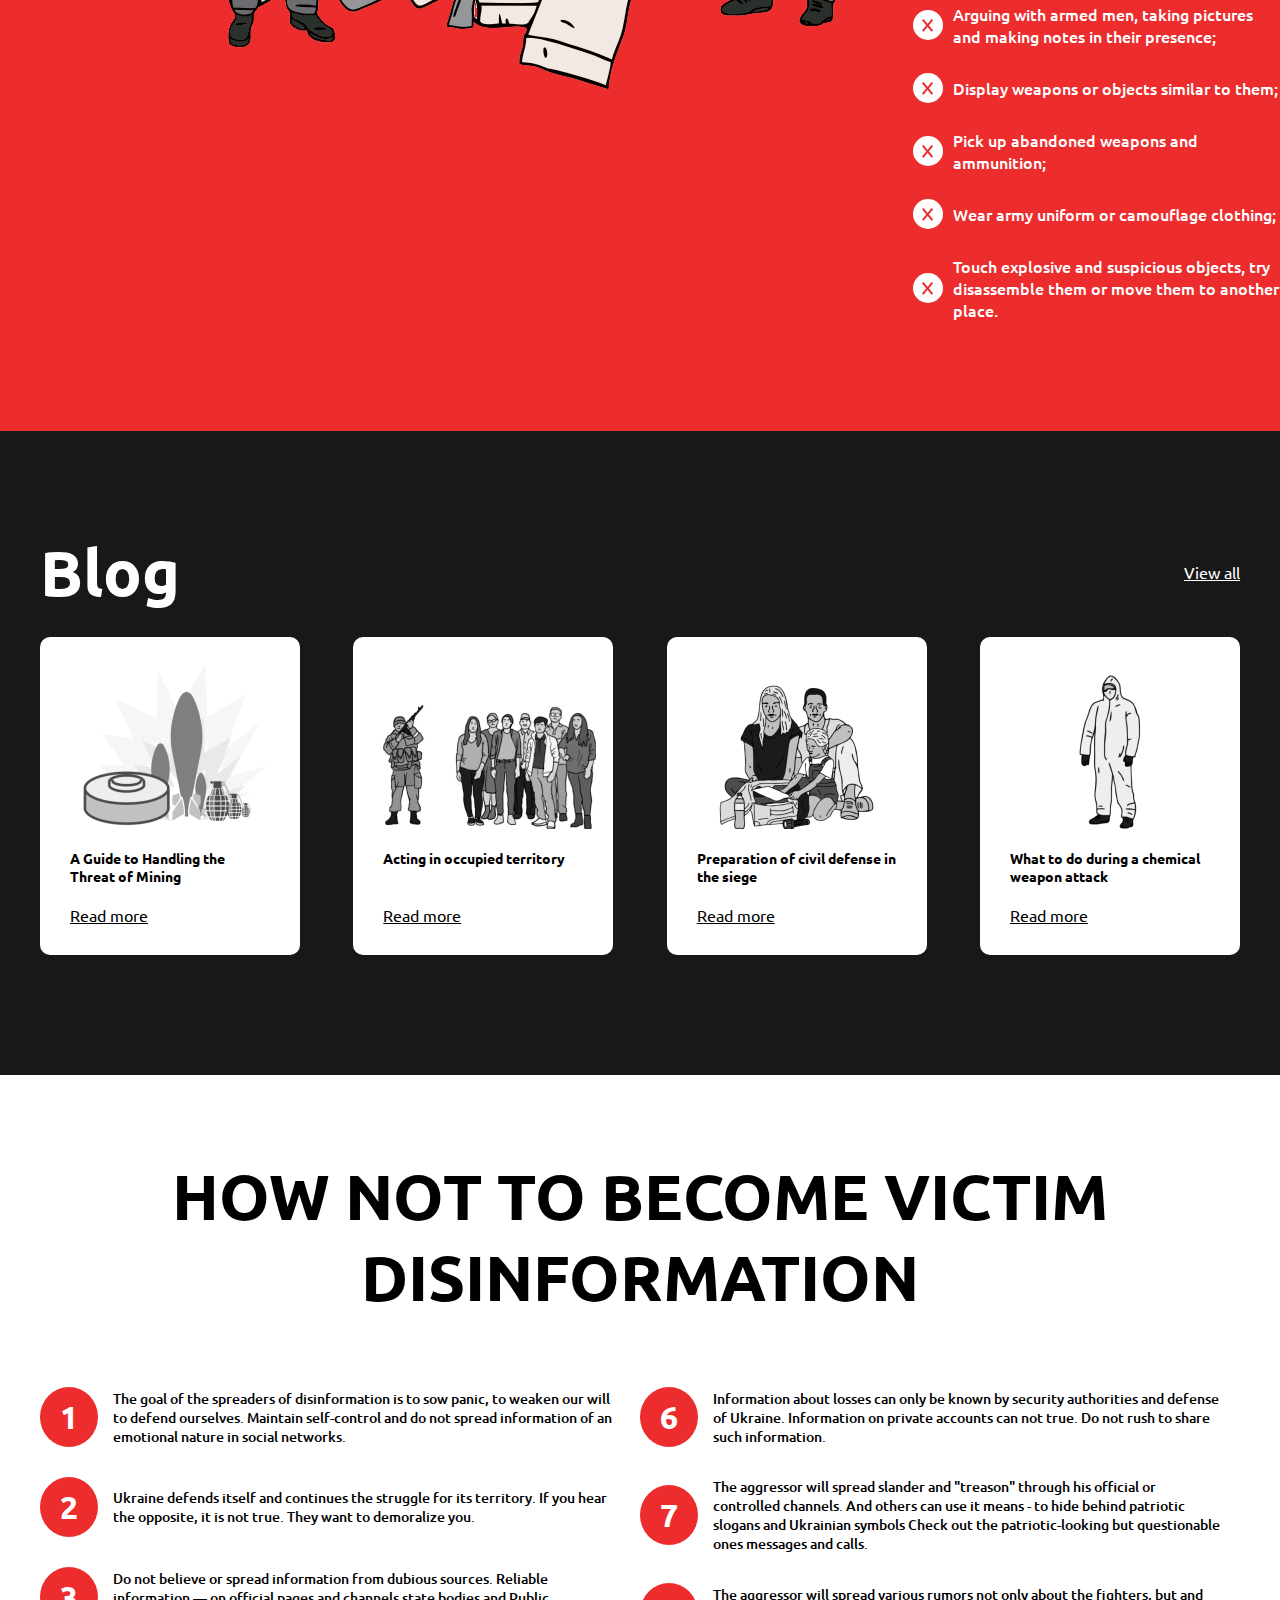
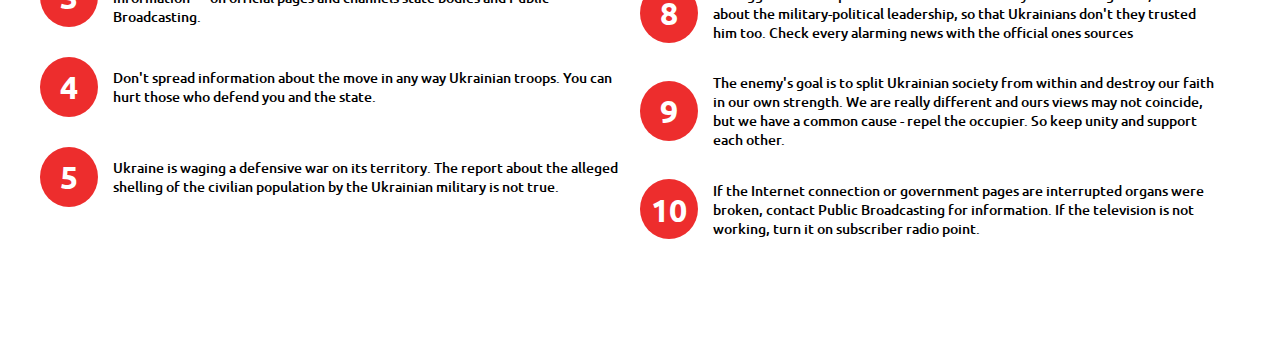
==== commit b88ec539: "made disinformation block" ====
--- a/index.html
+++ b/index.html
@@ -40,7 +40,7 @@
     <main class="main">
         <section class="hero">
             <div class="hero__container container">
-                <h1 class="hero__title">Help Ukraine Rigth Now</h1>
+                <h1 class="hero__title title">Help Ukraine Rigth Now</h1>
             </div>
             <ul class="hero__tags">
                 <li class="hero__tag">#SOCIAL HELP</li>
@@ -53,7 +53,7 @@
         <section class="donate">
             <div class="donate__container container">
                 <div class="donate__text">
-                    <h2 class="donate__text-title">Send humanitarian or military help</h2>
+                    <h2 class="donate__text-title title">Send humanitarian or military help</h2>
                     <p class="donate__text-text">Do not send humanitarian air to unidentified warehouses. We are providing information just to verified locations.</p>
                     <a href="#" class="donate__text-button">DONATE NOW</a>
                 </div>
@@ -65,7 +65,7 @@
             <div class="emergency__container container">
                 <div>
                     <div class="emergency__text">
-                        <h2 class="emergency__title">In case of emergency or war</h2>
+                        <h2 class="emergency__title title">In case of emergency or war</h2>
                         <ul class="emergency__list">
                             <li class="emergency__list-item">Keep records of blood type (your own and close relatives) and information about possible health problems (for example, drug allergies, chronic diseases);</li>
                             <li class="emergency__list-item">Always carry an <span>ID</span> with you. Keep money and documents in different places - so you will have more chances to save them;</li>
@@ -79,7 +79,7 @@
                 <div>
                     <img src="./img/main/war2.png" alt="" class="emergency__image">
                     <div class="emergency__text">
-                        <h3 class="emergency__title">Some questions should be considered in advance:</h3>
+                        <h3 class="emergency__title title">Some questions should be considered in advance:</h3>
                         <ul class="emergency__list">
                             <li class="emergency__list-item">Find out where the storage facilities and shelters closest to you are located home, work and places you visit often;</li>
                             <li class="emergency__list-item">Stock up on drinking and technical water, long-term storage products;</li>
@@ -96,7 +96,7 @@
             <div class="noway__container">
                 <img src="./img/main/emergency.png" alt="" class="noway__image">
                 <div class="noway__text">
-                    <h2 class="noway__title">NO WAY NOT WORTH IT:</h2>
+                    <h2 class="noway__title title">NO WAY NOT WORTH IT:</h2>
                     <ul class="noway__list">
                         <li class="noway__list-item">Approach the windows if you hear shots;</li>
                         <li class="noway__list-item">Observe the course of hostilities, stand or run under fire;</li>
@@ -113,14 +113,14 @@
         <section class="blog">
             <div class="blog__container container">
                 <div class="blog__text">
-                    <h2 class="blog__text-title">Blog</h2>
+                    <h2 class="blog__text-title title">Blog</h2>
                     <a href="./blog.html" class="blog__text-link">View all</a>
                 </div>
                 <ul class="blog__posts">
                     <li class="blog__post">
                         <img heigth="161px" src="./img/blog/mines.png" alt="mines" class="blog__post-image">
                         <div class="blog__post-text">
-                            <h4 class="blog__post-title">A Guide to Handling the Threat of Mining</h4>
+                            <h4 class="blog__post-title title">A Guide to Handling the Threat of Mining</h4>
                             <a href="./blog/mines.html" class="blog__post-link">Read more</a>
                         </div>
                     </li>
@@ -128,7 +128,7 @@
                     <li class="blog__post">
                         <img heigth="162px" src="./img/blog/occup.png" alt="occup" class="blog__post-image">
                         <div class="blog__post-text">
-                            <h4 class="blog__post-title">Acting in occupied territory</h4>
+                            <h4 class="blog__post-title title">Acting in occupied territory</h4>
                             <a href="./blog/mines.html" class="blog__post-link">Read more</a>
                         </div>
                     </li>
@@ -136,7 +136,7 @@
                     <li class="blog__post">
                         <img heigth="161px" src="./img/blog/fam.png" alt="fam" class="blog__post-image">
                         <div class="blog__post-text">
-                            <h4 class="blog__post-title">Preparation of civil defense in the siege</h4>
+                            <h4 class="blog__post-title title">Preparation of civil defense in the siege</h4>
                             <a href="./blog/mines.html" class="blog__post-link">Read more</a>
                         </div>
 
@@ -145,10 +145,64 @@
                     <li class="blog__post">
                         <img heigth="161px" src="./img/blog/chemical.png" alt="chemical" class="blog__post-image">
                         <div class="blog__post-text">
-                            <h4 class="blog__post-title">What to do during a chemical weapon attack</h4>
-                            <a href="./blog/mines.html" class="blog__post-link">Read more</a>
-                        </div>
-                    </li>
+                            <h4 class="blog__post-title title">What to do during a chemical weapon attack</h4>
+                            <a href="./blog/mines.html" class="blog__post-link">Read more</a>
+                        </div>
+                    </li>
+                </ul>
+            </div>
+        </section>
+
+        <section class="disinformation">
+            <div class="disinformation__container container">
+                <h2 class="disinformation__title title">How not to become victim disinformation</h2>
+                <ul class="disinformation__list">
+                    <li class="disinformation__list-item">
+                        <div>1</div>The goal of the spreaders of disinformation is to sow panic, to weaken our will to defend ourselves. Maintain self-control and do not spread information of an emotional nature in social networks.
+                    </li>
+
+                    <li class="disinformation__list-item">
+                        <div>2</div>Ukraine defends itself and continues the struggle for its territory. If you hear the opposite, it is not true. They want to demoralize you.
+                    </li>
+
+                    <li class="disinformation__list-item">
+                        <div>3</div>Do not believe or spread information from dubious sources. Reliable information — on official pages and channels state bodies and Public Broadcasting.
+                    </li>
+
+                    <li class="disinformation__list-item">
+                        <div>4</div>Don't spread information about the move in any way Ukrainian troops. You can hurt those who defend you and the state.
+                    </li>
+
+                    <li class="disinformation__list-item">
+                        <div>5</div>Ukraine is waging a defensive war on its territory. The report about the alleged shelling of the civilian population by the Ukrainian military is not true.
+                    </li>
+
+                    <li class="disinformation__list-item">
+                        <div>6</div>Information about losses can only be known by security authorities and defense of Ukraine. Information on private accounts can not true. Do not rush to share such information.
+                    </li>
+
+                    <li class="disinformation__list-item">
+                        <div>7</div>The aggressor will spread slander and "treason" through his official or controlled channels. And others can use it
+                        means - to hide behind patriotic slogans and Ukrainian
+                        symbols Check out the patriotic-looking but questionable ones
+                        messages and calls.
+                    </li>
+
+                    <li class="disinformation__list-item">
+                        <div>8</div>The aggressor will spread various rumors not only about the fighters, but
+                        and about the military-political leadership, so that Ukrainians don't
+                        they trusted him too. Check every alarming news with the official ones
+                        sources
+                    </li>
+
+                    <li class="disinformation__list-item">
+                        <div>9</div>The enemy's goal is to split Ukrainian society from within and destroy our faith in our own strength. We are really different and ours views may not coincide, but we have a common cause - repel the occupier. So keep unity and support each other.
+                    </li>
+
+                    <li class="disinformation__list-item">
+                        <div>10</div>If the Internet connection or government pages are interrupted organs were broken, contact Public Broadcasting for information. If the television is not working, turn it on subscriber radio point.
+                    </li>
+                    
                 </ul>
             </div>
         </section>
--- a/css/main.css
+++ b/css/main.css
@@ -10,6 +10,12 @@
     font-family: 'Ubuntu', sans-serif;
     background-color: #181818;
 
+}
+
+.title{
+    font-weight: 700;
+    font-size: 64px;
+    margin: 0;
 }
 
 .header {
@@ -128,8 +134,6 @@
     color: #fff;
 }
 .donate__text-title {
-    font-weight: 700;
-    font-size: 64px;
     margin: 0;
     margin-bottom: 25px;
 }
@@ -185,8 +189,6 @@
     max-width: 600px;
 }
 .emergency__title {
-    font-weight: 700;
-    font-size: 64px;
     margin: 0;
     margin-bottom: 30px;
 }
@@ -250,8 +252,6 @@
 }
 .noway__title {
     margin: 0;
-    font-size: 64px;
-    font-weight: 700;
     margin-bottom: 40px;
 }
 .noway__list {
@@ -300,9 +300,6 @@
 }
 .blog__text-title {
     margin: 0;
-
-    font-weight: 700;
-    font-size: 64px;
 }
 .blog__text-link {
     margin: 0;
@@ -352,7 +349,6 @@
 
 .blog__post-title {
     color: #000;
-    font-weight: 700;
     font-size: 14px;
     margin: 0;
     margin-bottom: 20px;
@@ -361,4 +357,61 @@
     margin: 0;
     color: #000;
     text-decoration: underline;
+}
+
+.disinformation {
+    background-color: #fff;
+    padding: 80px 0px;
+}
+.disinformation__container {
+}
+.container {
+}
+.disinformation__title {
+    text-align: center;
+    text-transform: uppercase;
+
+    margin-bottom: 70px;
+}
+.disinformation__list {
+    list-style-type: none;
+    margin: 0;
+    padding: 0;
+
+    display: flex;
+    flex-direction: column;
+    align-items: flex-start;
+    flex-wrap: wrap;
+
+    max-height: 500px;
+}
+.disinformation__list-item {
+    display: flex;
+    flex-direction: row;
+    align-items: center;
+    margin-bottom: 30px;
+    max-width: calc(50% - 20px);
+
+    font-weight: 500;
+    font-size: 14px;
+}
+
+.disinformation__list-item div{
+    position: relative;
+    font-size: 32px;
+    font-weight: 700;
+    color: #fff;
+    background-color: #ED2D2D;
+    padding: 10px 20px;
+    border-radius: 50%;
+
+    margin-right: 15px;
+
+    width: 60px;
+    height: 60px;
+}
+
+.disinformation__list-item:last-child div{
+    padding: 11px;
+
 }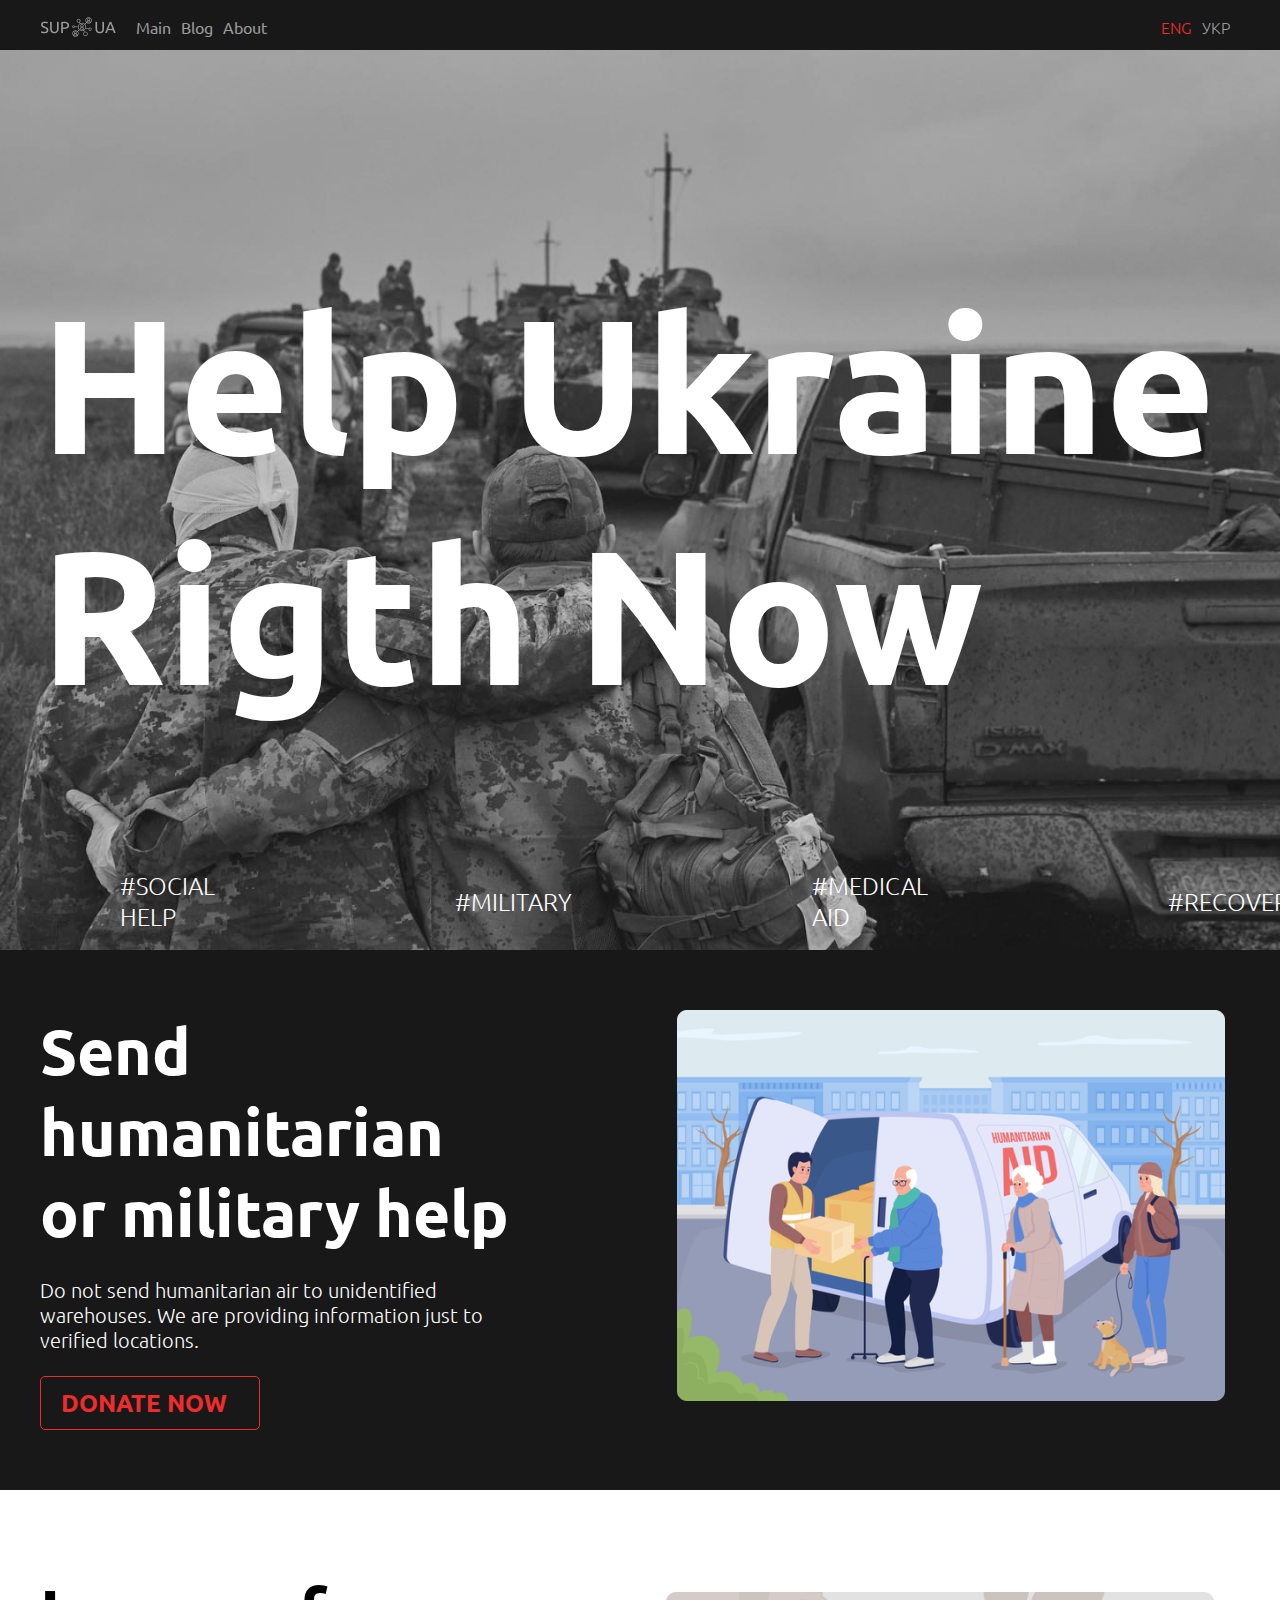
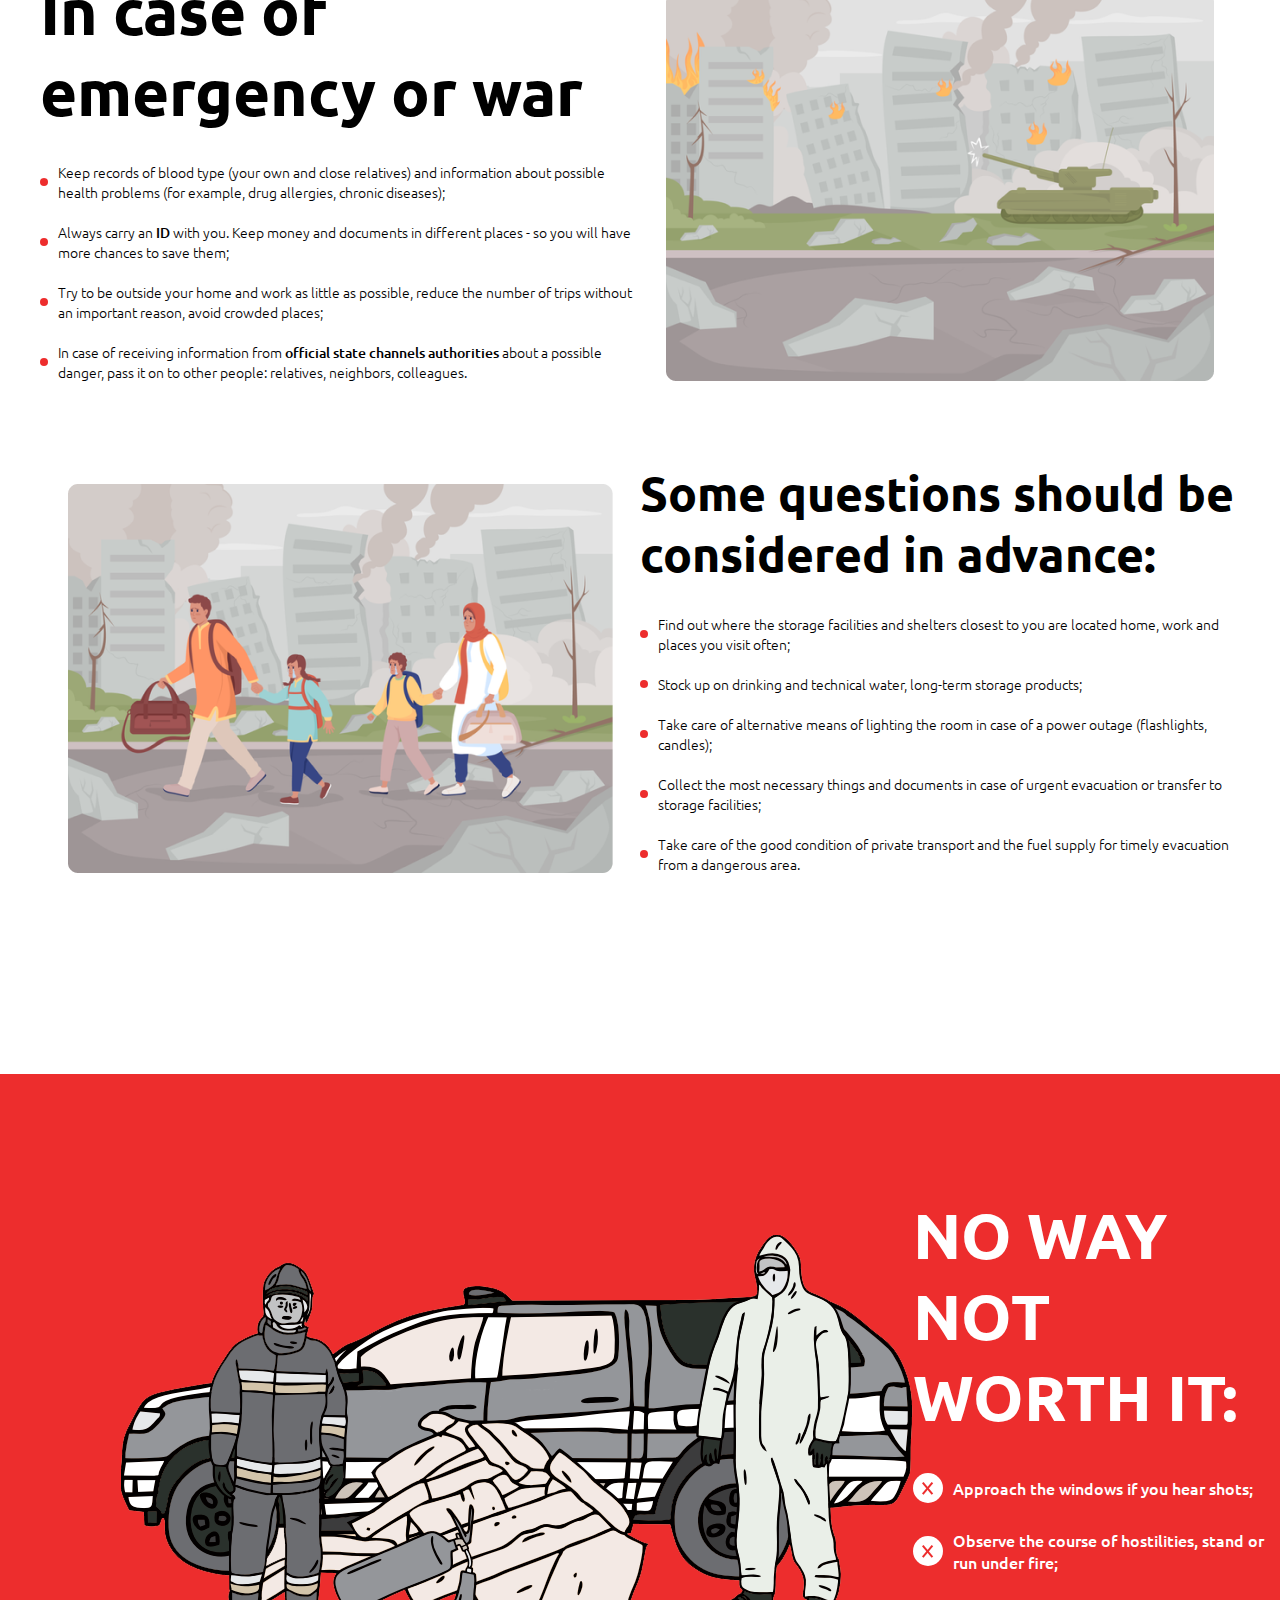
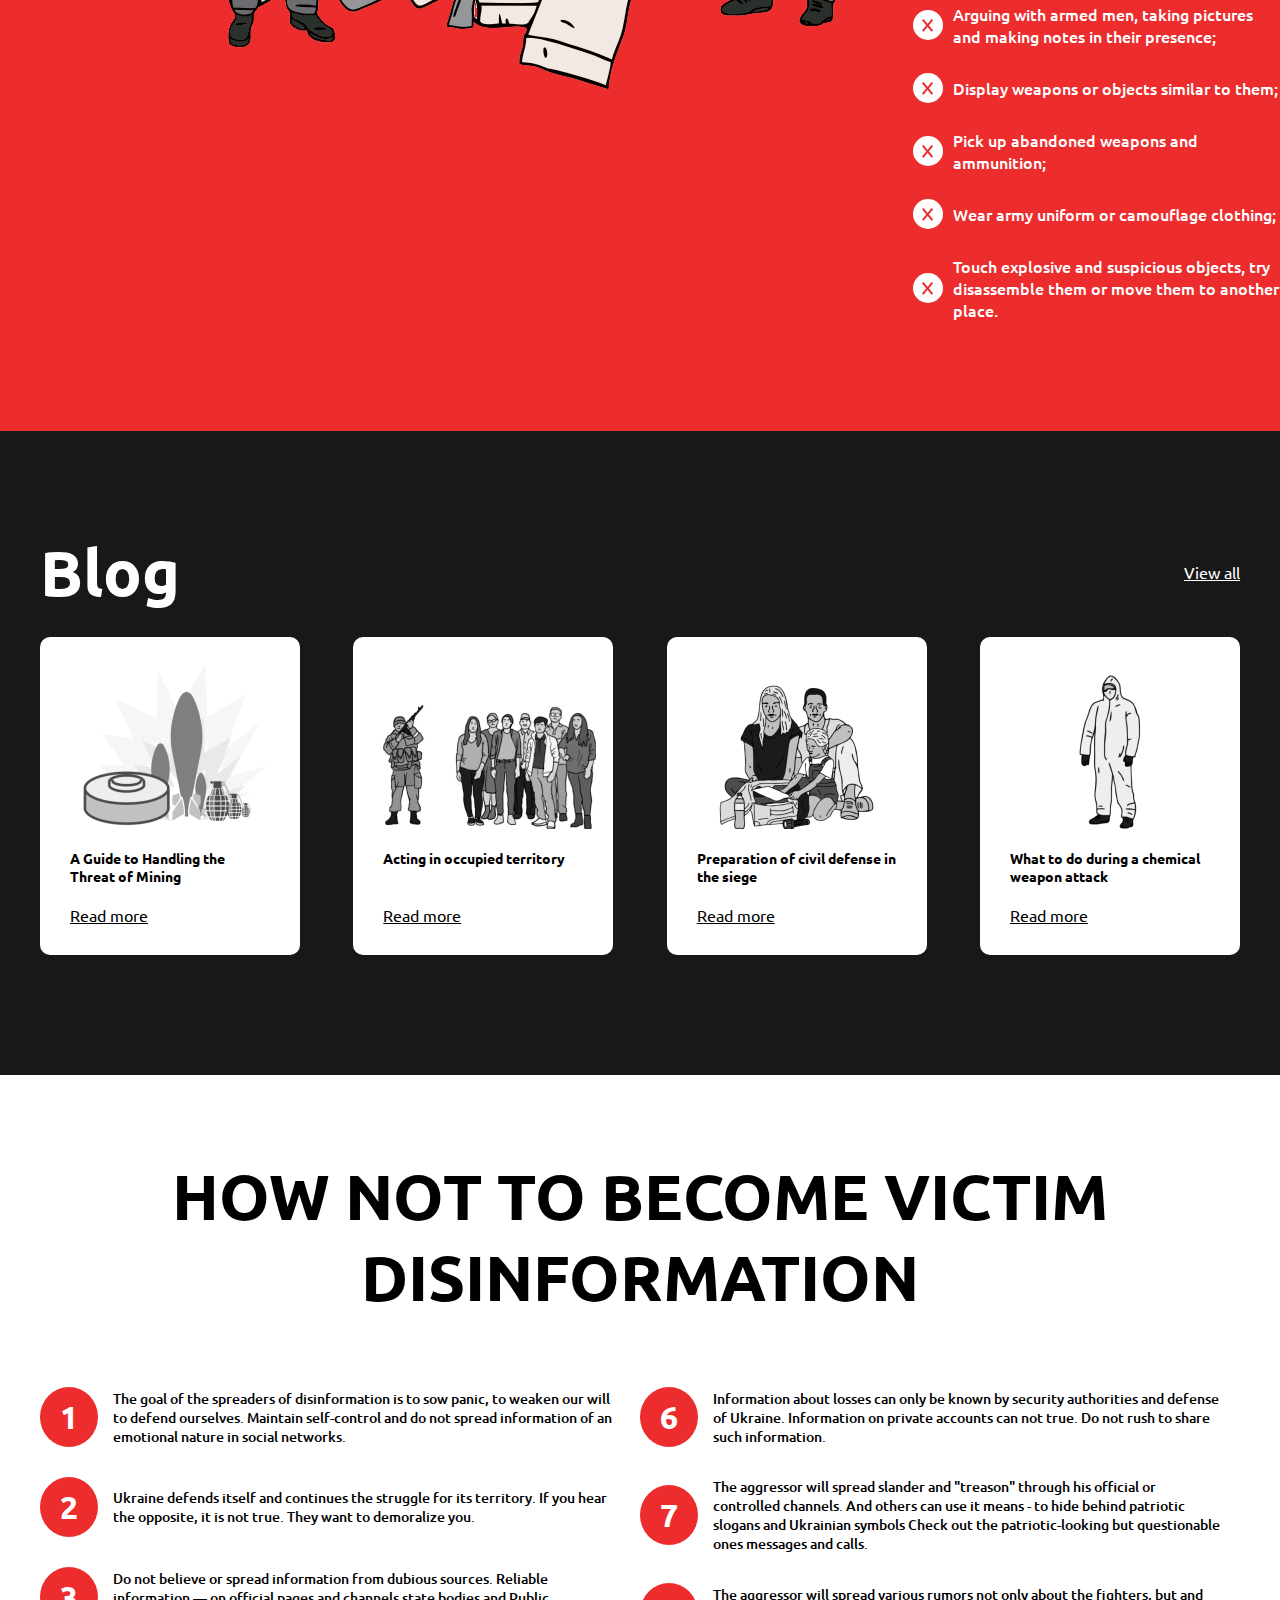
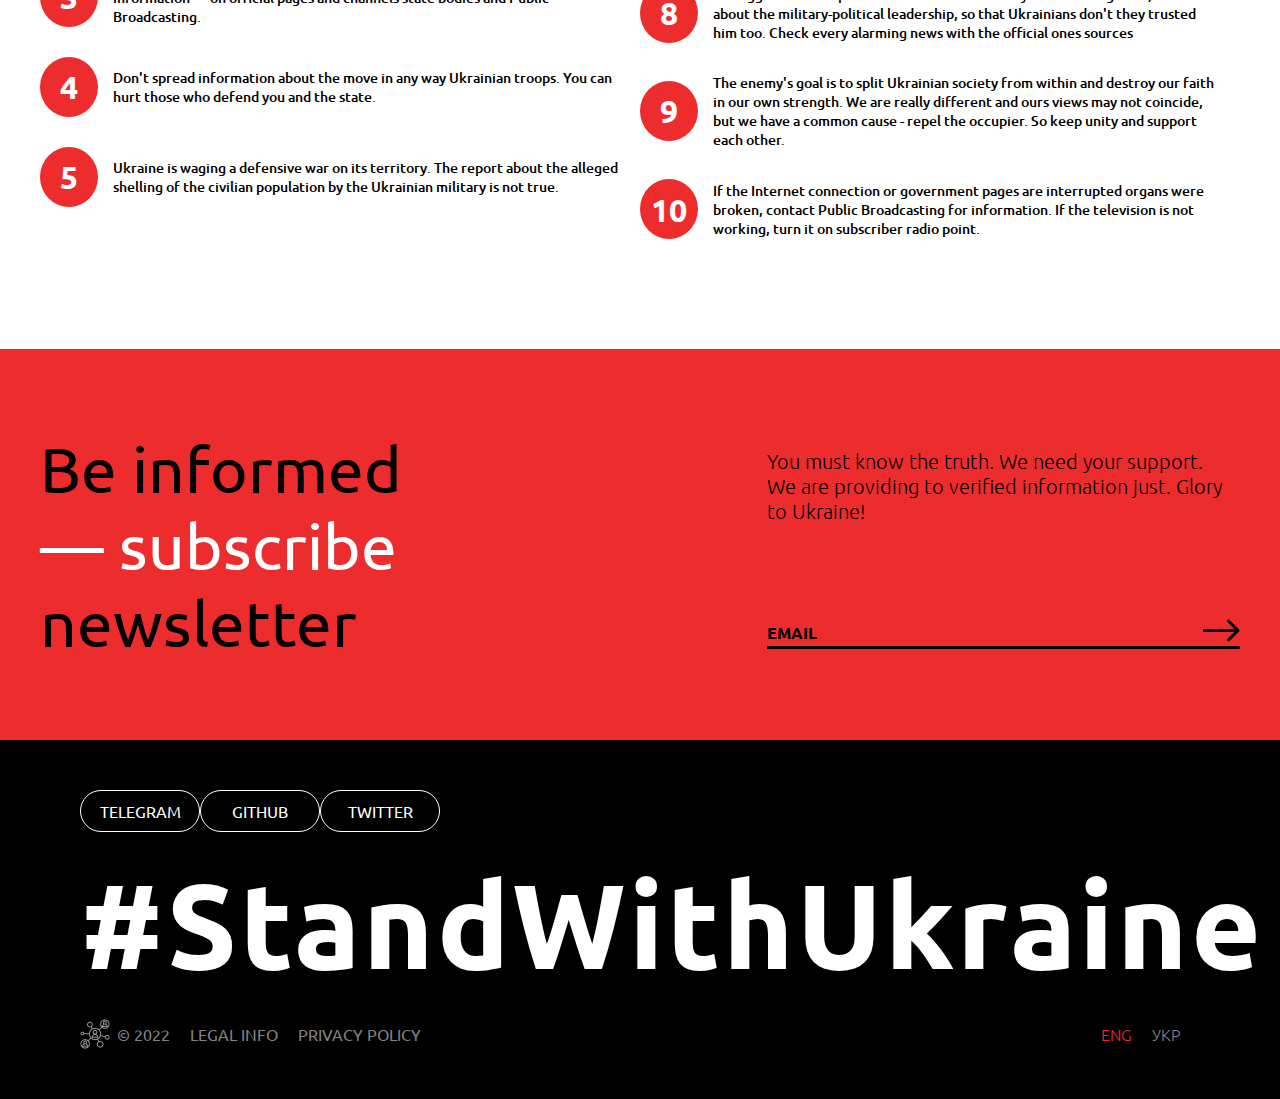
==== commit e26da112: "made footer block and header animation on scroll" ====
--- a/index.html
+++ b/index.html
@@ -29,9 +29,9 @@
                         </li>
                     </ul>
 
-                    <ul class="header__nav-list">
-                        <li class="header__nav-item"><a href="#" class="header__nav-link active">ENG</a></li>
-                        <li class="header__nav-item"><a href="#" class="header__nav-link">УКР</a></li>
+                    <ul class="header__nav-list languages">
+                        <li class="header__nav-item"><a href="#" class="header__nav-link language active">ENG</a></li>
+                        <li class="header__nav-item"><a href="#" class="header__nav-link language">УКР</a></li>
                     </ul>
 
                 </nav>
@@ -206,8 +206,48 @@
                 </ul>
             </div>
         </section>
+
+        <section class="newsletter">
+            <div class="newsletter__container container">
+                <h2 class="newsletter__title title">Be informed <span>— subscribe</span> newsletter</h2>
+                <div>
+                    <p class="newsletter__text">You must know the truth. We need your support. We are providing to verified information just. Glory to Ukraine!</p>
+                    <div class="newsletter__input">
+                        <input id="input" type="email" name="input">
+                    </div>
+                </div>
+            </div>
+        </section>
     </main>
-    <footer class="footer"></footer>
+    <footer class="footer">
+        <div class="footer__container container">
+            <ul class="footer__social">
+                <li><a href="https://t.me/kk_ppetrov/" class="footer__social-link">TELEGRAM</a></li>
+                <li><a href="https://github.com/kkk-petrov/" class="footer__social-link">GITHUB</a></li>
+                <li><a href="https://twitter.com/" class="footer__social-link">TWITTER</a></li>
+            </ul>
+            <h2 class="footer__title title">#StandWithUkraine</h2>
+            <div class="footer__info">
+                <ul>
+                    <li class="footer__info-item">
+                        <img width="30px" height="30px" src="./img/logo-icon.png" alt="">
+                        © 2022
+                    </li>
+
+                    <li class="footer__info-item">
+                        <a class="footer__info-link" href="">LEGAL INFO</a>
+                    </li>
+                    <li class="footer__info-item">
+                        <a class="footer__info-link" href="">PRIVACY POLICY</a>
+                    </li>
+                </ul>
+                <ul class="footer__nav-list languages">
+                    <li class="footer__nav-item"><a href="#" class="footer__nav-link language active">ENG</a></li>
+                    <li class="footer__nav-item"><a href="#" class="footer__nav-link language">УКР</a></li>
+                </ul>
+            </div>
+        </div>
+    </footer>
 
 
     <script src="js/script.js"></script>
--- a/css/main.css
+++ b/css/main.css
@@ -9,7 +9,7 @@
 body{
     font-family: 'Ubuntu', sans-serif;
     background-color: #181818;
-
+    padding-top: 50px;    
 }
 
 .title{
@@ -21,12 +21,20 @@
 .header {
     background-color: #181818;
     height: 50px;
+    width: 100%;
     font-size: 16px;
     font-weight: 400;
-    position: sticky;
+    position: fixed;
     top: 0;
     z-index: 1000;
-}
+
+    transition: all .2s linear;
+}
+
+.header.hide{
+    transform: translateY(-55px);
+}
+
 .header__container {
     display: flex;
     flex-direction: row;
@@ -62,12 +70,14 @@
 .header__nav-item {
     margin-right: 10px;
 }
-.header__nav-link {
+
+.header__nav-link,
+.language {
     color: #9c9c9c;
     text-decoration: none;
 }
 
-.header__nav-link.active{
+.language.active{
     color: #ED2D2D;
 }
 
@@ -89,7 +99,7 @@
     padding: 0;
     margin: auto;
     color: #fff;
-    font-size: 160px;
+    font-size: 190px;
     font-weight: 700;
 
 }
@@ -414,4 +424,177 @@
 .disinformation__list-item:last-child div{
     padding: 11px;
 
+}
+
+
+.newsletter {
+    padding: 80px 0px;
+    background-color: #ED2D2D;
+    color: #000;
+}
+.newsletter__container {
+    display: flex;
+    flex-direction: row;
+    align-items: flex-start;
+    justify-content: space-between;
+}
+
+.newsletter__container>div{
+    display: flex;
+    flex-direction: column;
+    align-items: flex-start;
+    justify-content: space-between;
+    height: 220px;
+}
+
+.newsletter__title {
+    font-weight: 400;
+    max-width: 430px;
+}
+
+.newsletter__title span{
+    color: #fff;
+}
+
+.newsletter__text {
+    font-weight: 300;
+    font-size: 20px;
+    max-width: 459px;
+}
+
+#input{
+    height: 35px;
+    width: 473px;
+    padding: 0;
+    border: none;
+    border-bottom: 3px solid #000;
+    background-color: #ED2D2D;
+
+}
+
+#input:focus-visible{
+    outline: none;
+
+}
+
+.newsletter__input.active::before{
+    font-size: 12px;
+    font-weight: 700;
+    top: 0;
+}
+
+.newsletter__input {
+    position: relative;
+}
+
+.newsletter__input::before{
+    content: "EMAIL";
+    font-size: 16px;
+    font-weight: 700;
+    position: absolute;
+    pointer-events: none;
+    left: 0px;
+    top: 50%;
+    transform: translateY(-50%);
+    transition: all .2s ease-in;
+}
+
+.newsletter__input::after{
+    content: url(../img/arrow-icon.svg);
+    position: absolute;
+    right: 0;
+    top: 50%;
+    transform: translateY(-50%);
+}
+
+
+.footer {
+
+    background-color: #000;
+    padding: 50px 80px;
+    color: #fff;
+}
+.footer__container {
+}
+.footer__social {
+    list-style-type: none;
+    padding: 0;
+    display: flex;
+    flex-direction: row;
+    align-items: center;
+
+    margin: 0;
+    margin-bottom: 20px;
+}
+
+.footer__social li{
+    width: 120px;
+    border: 1px solid #fff;
+    border-radius: 30px;
+    text-align: center;
+    padding: 10px 15px;
+}
+
+.footer__social-link {
+    color: #fff;
+    text-decoration: none;
+    font-size: 16px;
+    font-weight: 400;
+}
+.footer__title {
+    font-size: 120px;
+    margin: 0;
+    margin-bottom: 20px;
+    letter-spacing: 3px;
+}
+
+.footer__info {
+    display: flex;
+    flex-direction: row;
+    align-items: center;
+    justify-content: space-between;
+    color: #848484;
+    margin: 0;
+
+}
+.footer__info > ul{
+    list-style-type: none;
+    padding: 0;
+    display: flex;
+    flex-direction: row;
+    align-items: center;
+    margin: 0;
+
+}
+
+.footer__info-item {
+    display: flex;
+    flex-direction: row;
+    align-items: center;
+
+    margin-right: 20px;
+}
+
+.footer__info-item > img{
+    margin-right: 7px;
+}
+
+.footer__info-link {
+    color: #848484;
+    text-decoration: none;
+}
+.footer__nav-list {
+    display: flex;
+    flex-direction: row;
+    align-items: center;
+}
+.footer__nav-item {
+    margin-right: 20px;
+
+}
+.footer__nav-link {
+    color: #848484;
+    text-decoration: none;
+}
+.active {
 }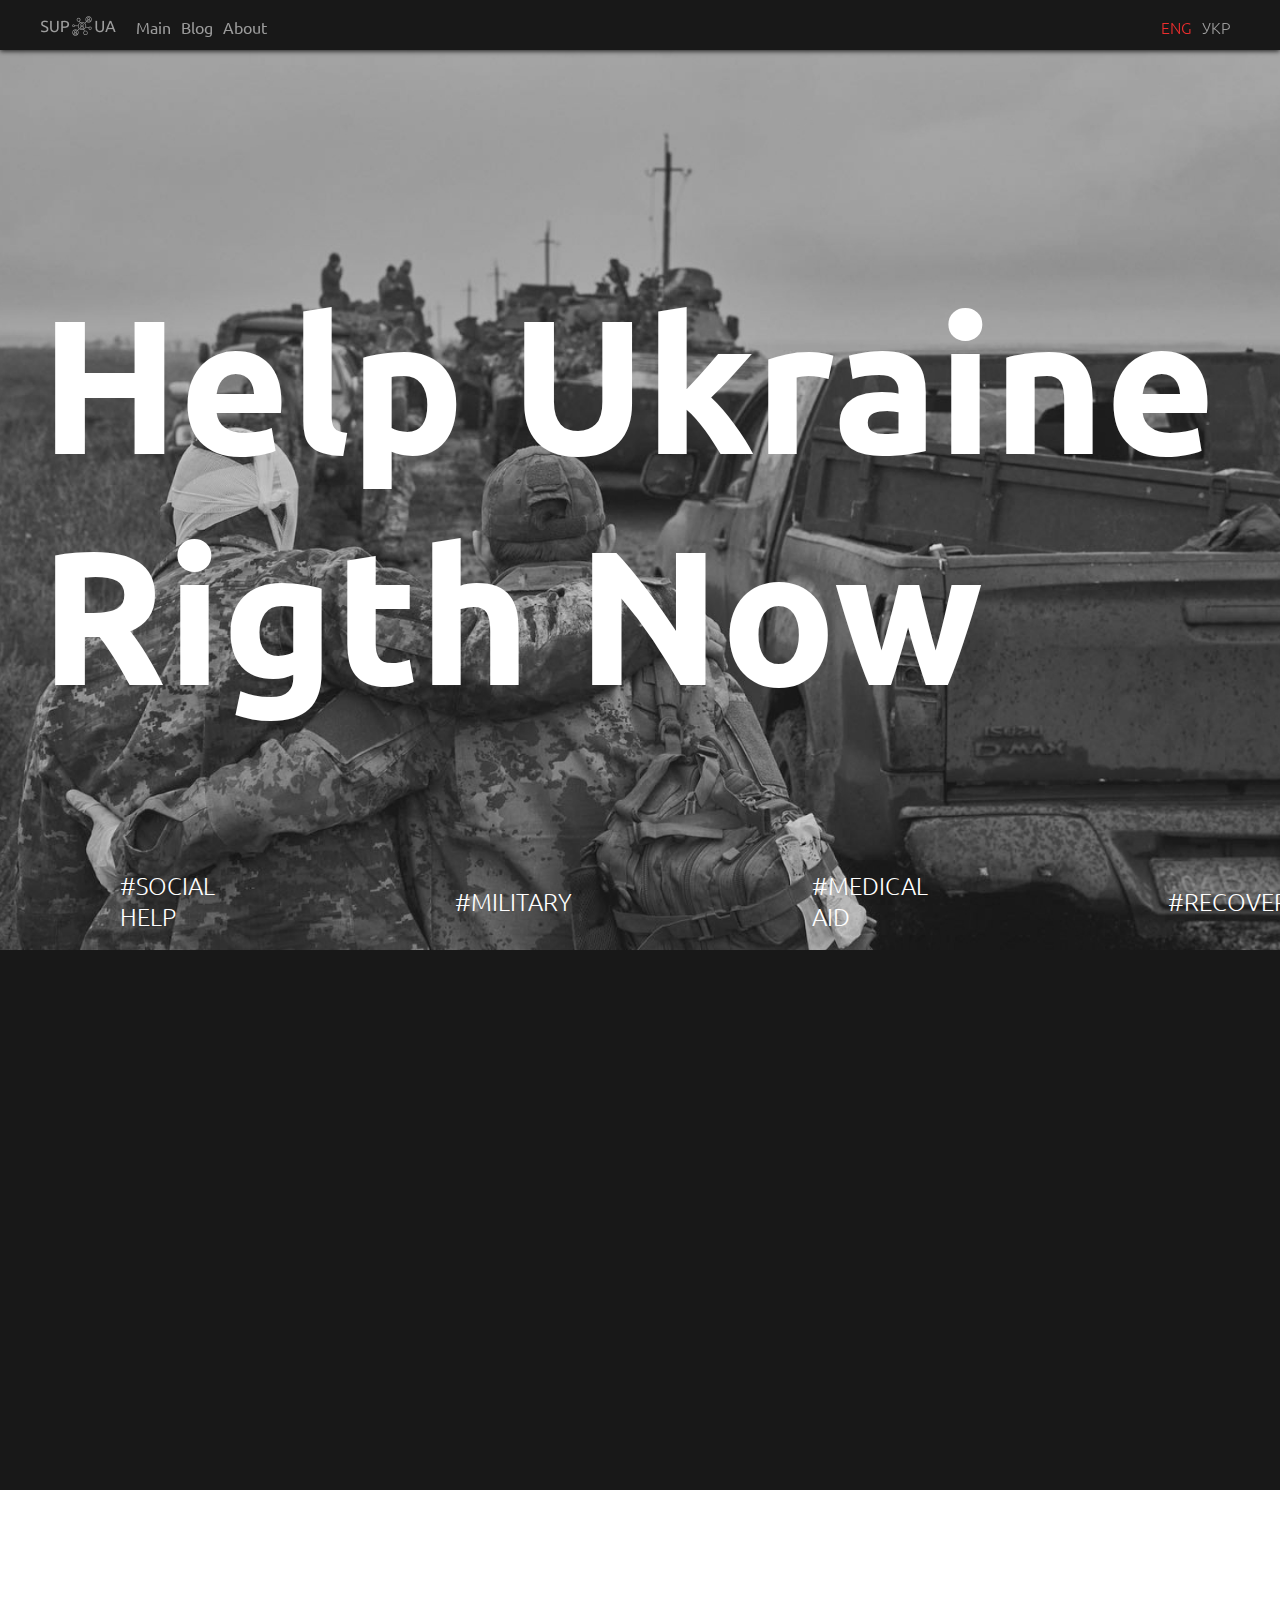
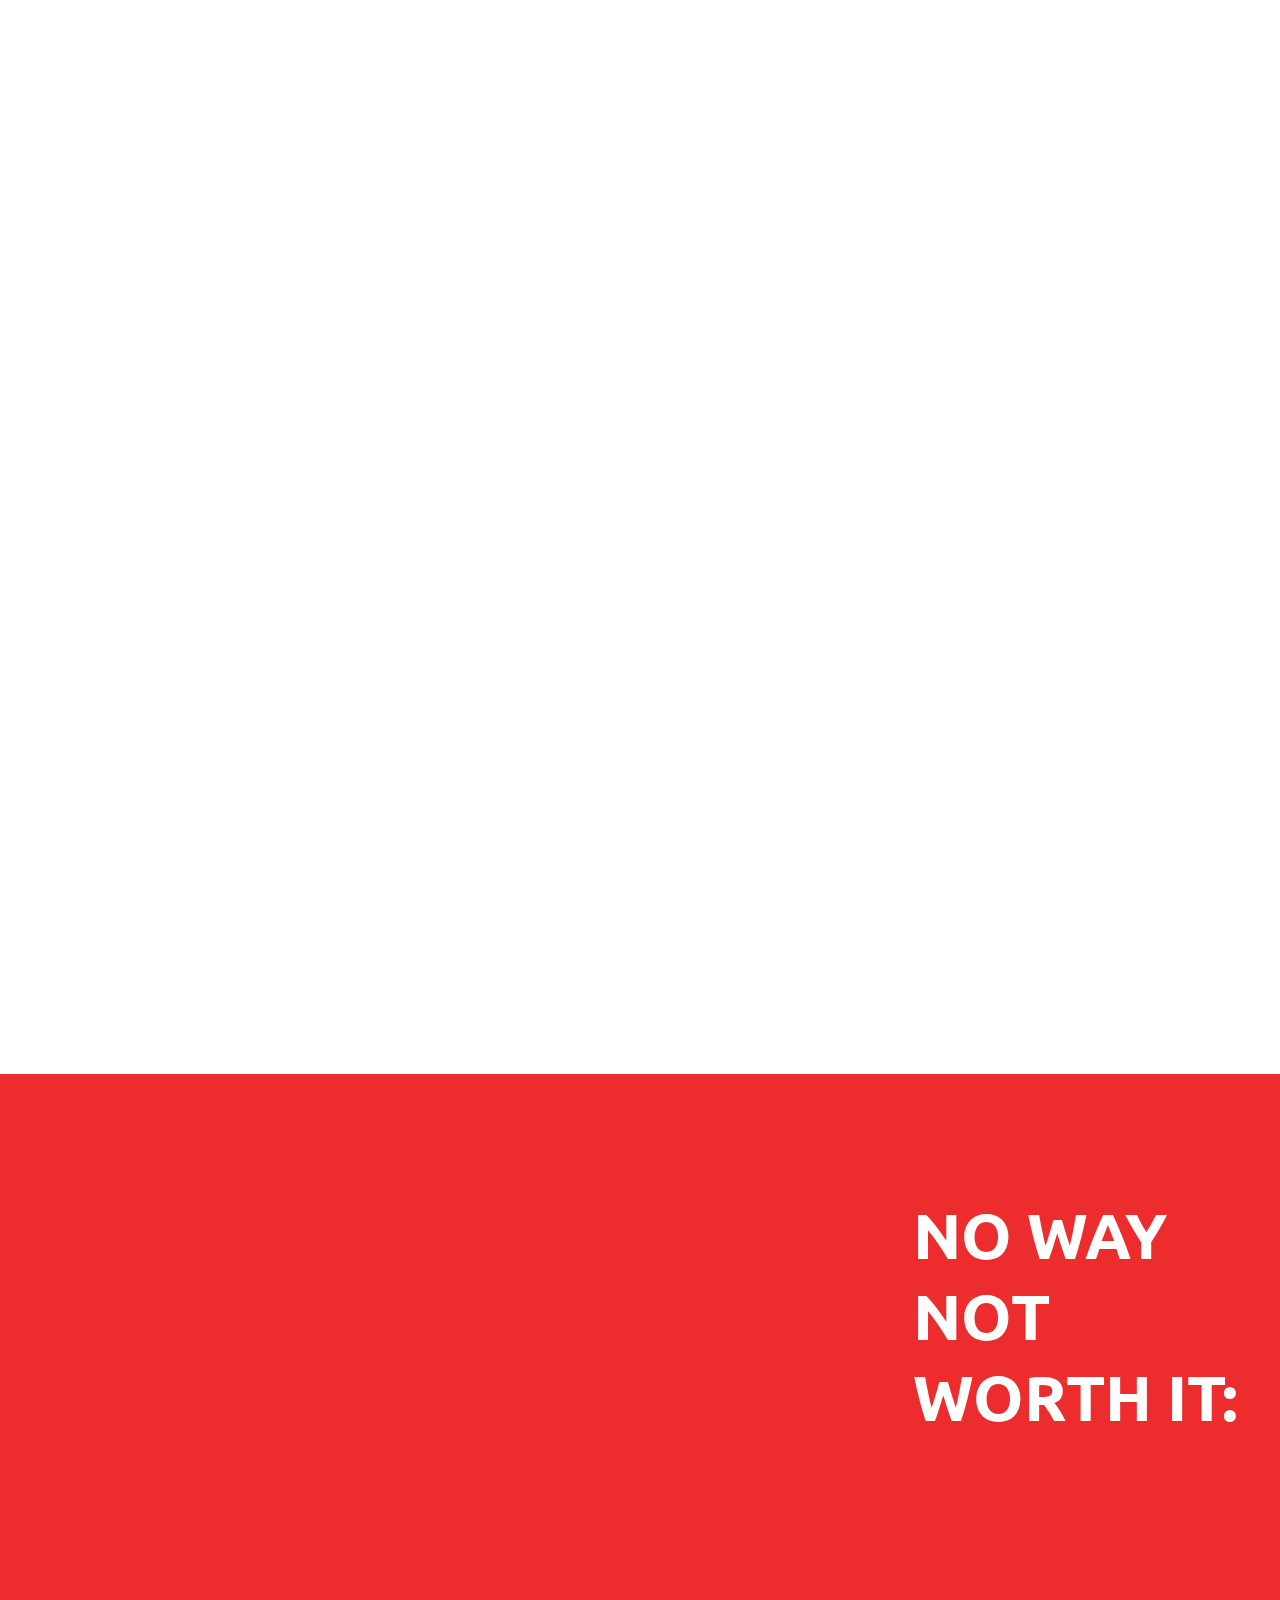
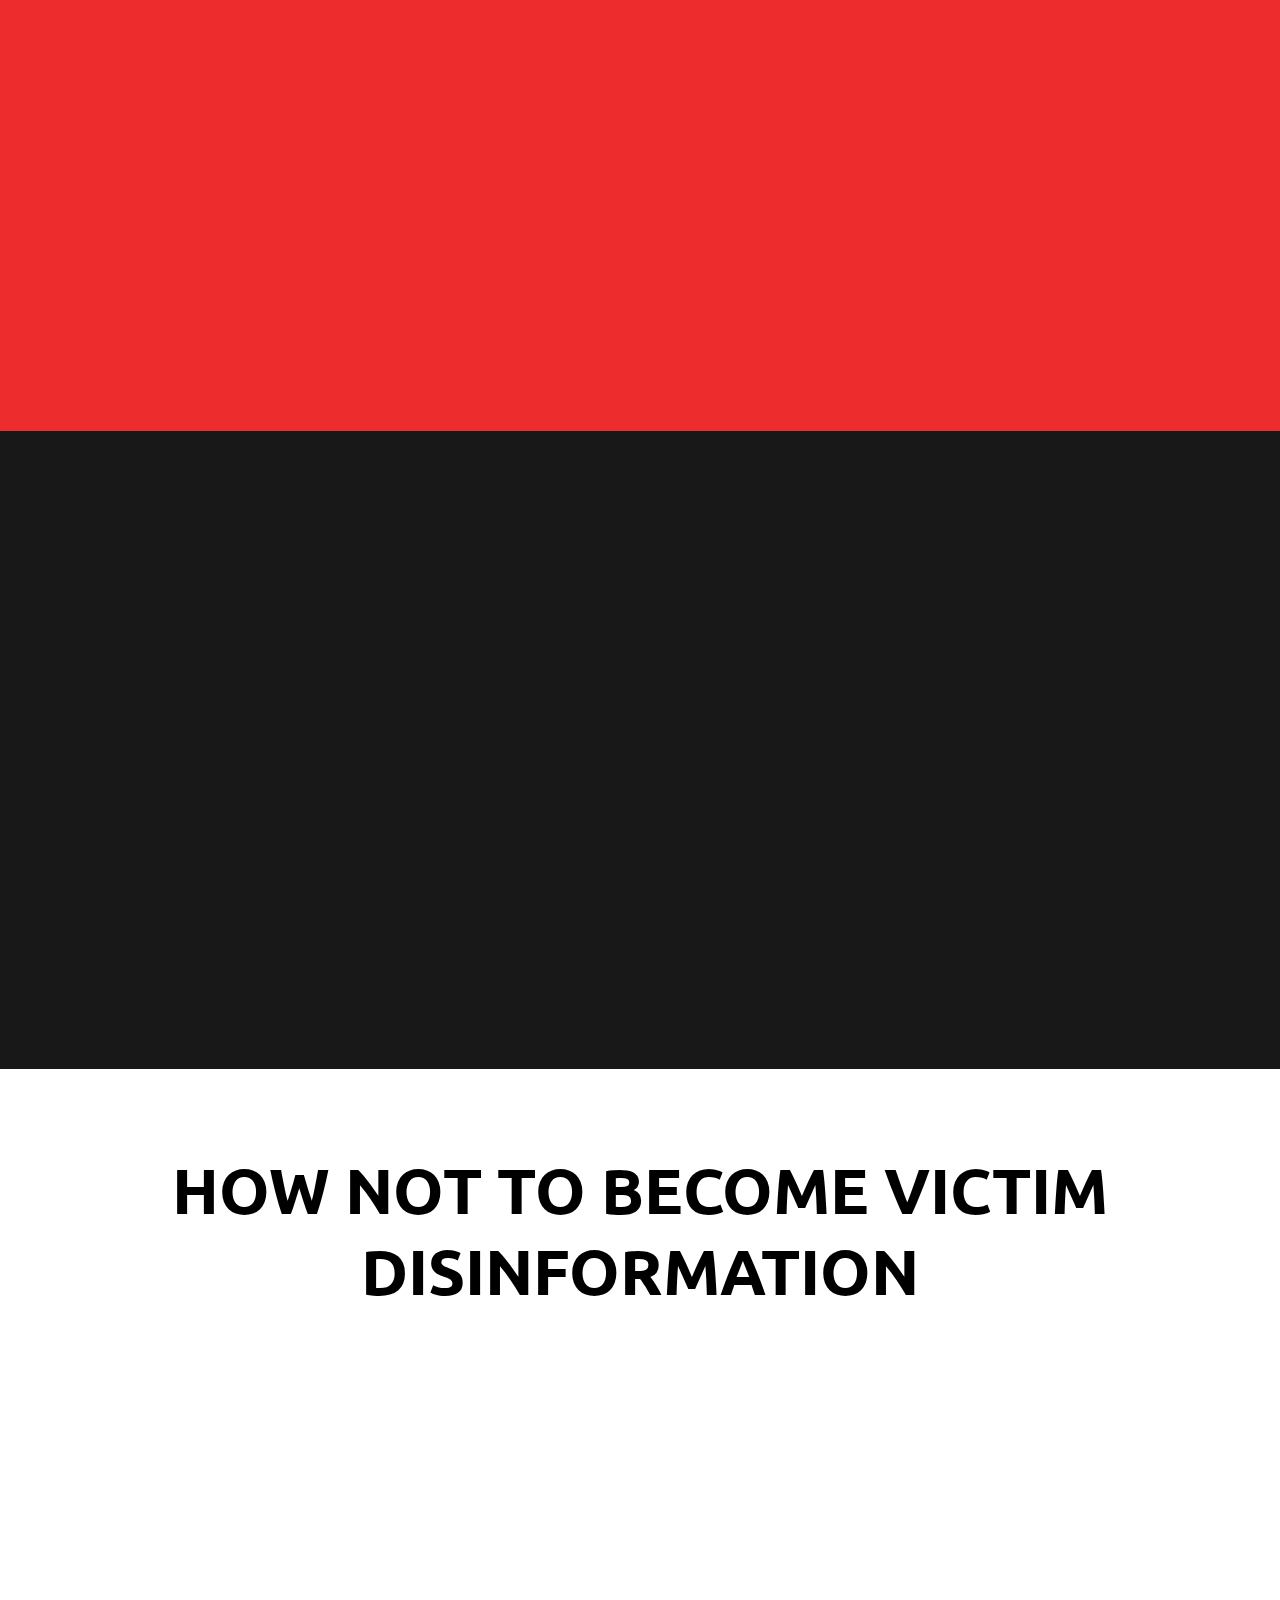
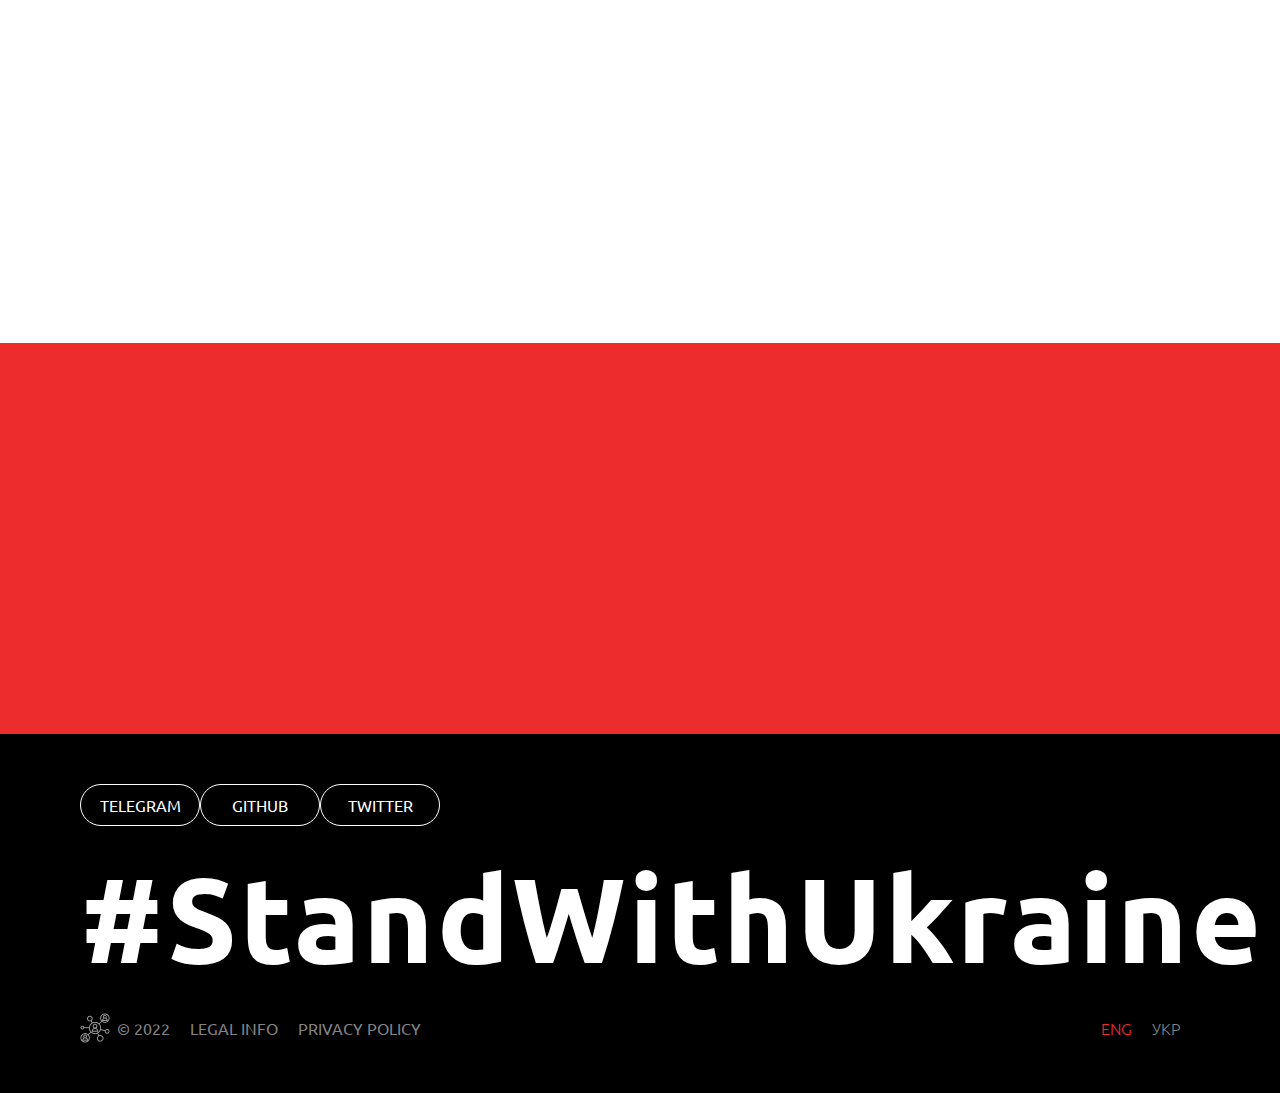
==== commit 0dc646f1: "created article page, added aos and swiper libraries" ====
--- a/index.html
+++ b/index.html
@@ -5,27 +5,34 @@
     <meta http-equiv="X-UA-Compatible" content="IE=edge">
     <meta name="viewport" content="width=device-width, initial-scale=1.0">
     <link rel="shortcut icon" href="favicon.ico">
-    <title>Title</title>
-
+    <title>Help Ukraine Right Now!</title>
+
+    <link href="https://unpkg.com/aos@2.3.1/dist/aos.css" rel="stylesheet">
     <link rel="stylesheet" href="css/normalize.css">
+    <link
+      rel="stylesheet"
+      href="https://cdn.jsdelivr.net/npm/swiper/swiper-bundle.min.css"
+    />
     <link rel="stylesheet" href="css/main.css">
 </head>
 <body>
     <header class="header">
             <div class="header__container container">
-                <img src="./img/logo.png" alt="logo" class="header__logo">
+                <a href="./index.html">
+                    <img src="./img/logo.png" alt="logo" class="header__logo">
+                </a>
                 <nav class="header__nav">
                     <ul class="header__nav-list menu">
                         <li class="header__nav-item">
-                            <a href="#" class="header__nav-link">Main</a>
+                            <a href="./index.html" class="header__nav-link">Main</a>
                         </li>
 
                         <li class="header__nav-item">
-                            <a href="#" class="header__nav-link">Blog</a>
+                            <a href="./blog.html" class="header__nav-link">Blog</a>
                         </li>
 
                         <li class="header__nav-item">
-                            <a href="#" class="header__nav-link">About</a>
+                            <a href="./about.html" class="header__nav-link">About</a>
                         </li>
                     </ul>
 
@@ -52,19 +59,19 @@
 
         <section class="donate">
             <div class="donate__container container">
-                <div class="donate__text">
+                <div data-aos="fade-up" data-aos-duration="300" data-aos-delay="100" class="donate__text">
                     <h2 class="donate__text-title title">Send humanitarian or military help</h2>
                     <p class="donate__text-text">Do not send humanitarian air to unidentified warehouses. We are providing information just to verified locations.</p>
                     <a href="#" class="donate__text-button">DONATE NOW</a>
                 </div>
-                <img src="./img/main/haid.png" alt="Humanitarian aid" class="donate__image">
+                <img data-aos="fade-up" data-aos-duration="300" data-aos-delay="100" src="./img/main/haid.png" alt="Humanitarian aid" class="donate__image">
             </div>
         </section>
 
         <section class="emergency">
             <div class="emergency__container container">
                 <div>
-                    <div class="emergency__text">
+                    <div data-aos="fade-up" data-aos-duration="300" data-aos-delay="100" class="emergency__text">
                         <h2 class="emergency__title title">In case of emergency or war</h2>
                         <ul class="emergency__list">
                             <li class="emergency__list-item">Keep records of blood type (your own and close relatives) and information about possible health problems (for example, drug allergies, chronic diseases);</li>
@@ -73,12 +80,12 @@
                             <li class="emergency__list-item">In case of receiving information from <span>official state channels authorities</span> about a possible danger, pass it on to other people: relatives, neighbors, colleagues.</li>
                         </ul>
                     </div>
-                    <img src="./img/main/war1.png" alt="" class="emergency__image">
+                    <img data-aos="fade-up" data-aos-duration="300" data-aos-delay="100" src="./img/main/war1.png" alt="" class="emergency__image">
                 </div>
 
                 <div>
-                    <img src="./img/main/war2.png" alt="" class="emergency__image">
-                    <div class="emergency__text">
+                    <img data-aos="fade-up" data-aos-duration="300" data-aos-delay="100" src="./img/main/war2.png" alt="" class="emergency__image">
+                    <div data-aos="fade-up" data-aos-duration="300" data-aos-delay="100" class="emergency__text">
                         <h3 class="emergency__title title">Some questions should be considered in advance:</h3>
                         <ul class="emergency__list">
                             <li class="emergency__list-item">Find out where the storage facilities and shelters closest to you are located home, work and places you visit often;</li>
@@ -94,38 +101,38 @@
 
         <section class="noway">
             <div class="noway__container">
-                <img src="./img/main/emergency.png" alt="" class="noway__image">
+                <img data-aos="fade-up" data-aos-duration="300" src="./img/main/emergency.png" alt="" class="noway__image">
                 <div class="noway__text">
                     <h2 class="noway__title title">NO WAY NOT WORTH IT:</h2>
                     <ul class="noway__list">
-                        <li class="noway__list-item">Approach the windows if you hear shots;</li>
-                        <li class="noway__list-item">Observe the course of hostilities, stand or run under fire;</li>
-                        <li class="noway__list-item">Arguing with armed men, taking pictures and making notes in their presence;</li>
-                        <li class="noway__list-item">Display weapons or objects similar to them;</li>
-                        <li class="noway__list-item">Pick up abandoned weapons and ammunition;</li>
-                        <li class="noway__list-item">Wear army uniform or camouflage clothing;</li>
-                        <li class="noway__list-item">Touch explosive and suspicious objects, try disassemble them or move them to another place.</li>
+                        <li class="noway__list-item" data-aos="fade-up" data-aos-duration="300" data-aos-delay="150">Approach the windows if you hear shots;</li>
+                        <li class="noway__list-item" data-aos="fade-up" data-aos-duration="300" data-aos-delay="150">Observe the course of hostilities, stand or run under fire;</li>
+                        <li class="noway__list-item" data-aos="fade-up" data-aos-duration="300" data-aos-delay="150">Arguing with armed men, taking pictures and making notes in their presence;</li>
+                        <li class="noway__list-item" data-aos="fade-up" data-aos-duration="300" data-aos-delay="150">Display weapons or objects similar to them;</li>
+                        <li class="noway__list-item" data-aos="fade-up" data-aos-duration="300" data-aos-delay="150">Pick up abandoned weapons and ammunition;</li>
+                        <li class="noway__list-item" data-aos="fade-up" data-aos-duration="300" data-aos-delay="150">Wear army uniform or camouflage clothing;</li>
+                        <li class="noway__list-item" data-aos="fade-up" data-aos-duration="300" data-aos-delay="150">Touch explosive and suspicious objects, try disassemble them or move them to another place.</li>
                     </ul>
                 </div>
             </div>
         </section>
 
         <section class="blog">
-            <div class="blog__container container">
-                <div class="blog__text">
+            <div class="blog__container container swiper">
+                <div data-aos="fade-up" data-aos-duration="300" data-aos-delay="100" class="blog__text">
                     <h2 class="blog__text-title title">Blog</h2>
                     <a href="./blog.html" class="blog__text-link">View all</a>
                 </div>
-                <ul class="blog__posts">
-                    <li class="blog__post">
+                <ul class="blog__posts swiper-wrapper">
+                    <li class="blog__post swiper-slide" data-aos="fade-up" data-aos-duration="300" data-aos-delay="100">
                         <img heigth="161px" src="./img/blog/mines.png" alt="mines" class="blog__post-image">
                         <div class="blog__post-text">
-                            <h4 class="blog__post-title title">A Guide to Handling the Threat of Mining</h4>
+                            <h4 class="blog__post-title title">A guide to handling the threat of mining</h4>
                             <a href="./blog/mines.html" class="blog__post-link">Read more</a>
                         </div>
                     </li>
 
-                    <li class="blog__post">
+                    <li class="blog__post swiper-slide" data-aos="fade-up" data-aos-duration="300" data-aos-delay="200">
                         <img heigth="162px" src="./img/blog/occup.png" alt="occup" class="blog__post-image">
                         <div class="blog__post-text">
                             <h4 class="blog__post-title title">Acting in occupied territory</h4>
@@ -133,7 +140,7 @@
                         </div>
                     </li>
 
-                    <li class="blog__post">
+                    <li class="blog__post swiper-slide" data-aos="fade-up" data-aos-duration="300" data-aos-delay="300">
                         <img heigth="161px" src="./img/blog/fam.png" alt="fam" class="blog__post-image">
                         <div class="blog__post-text">
                             <h4 class="blog__post-title title">Preparation of civil defense in the siege</h4>
@@ -142,64 +149,103 @@
 
                     </li>
 
-                    <li class="blog__post">
+                    <li class="blog__post swiper-slide" data-aos="fade-up" data-aos-duration="300" data-aos-delay="400">
                         <img heigth="161px" src="./img/blog/chemical.png" alt="chemical" class="blog__post-image">
                         <div class="blog__post-text">
                             <h4 class="blog__post-title title">What to do during a chemical weapon attack</h4>
                             <a href="./blog/mines.html" class="blog__post-link">Read more</a>
                         </div>
                     </li>
+
+
+
+                    <li class="blog__post swiper-slide" data-aos="fade-up" data-aos-duration="300" data-aos-delay="100">
+                            <img heigth="161px" src="./img/blog/mines.png" alt="mines" class="blog__post-image">
+                            <div class="blog__post-text">
+                                <h4 class="blog__post-title title">A Guide to Handling the Threat of Mining</h4>
+                                <a href="./blog/mines.html" class="blog__post-link">Read more</a>
+                            </div>
+                        </li>
+    
+                        <li class="blog__post swiper-slide" data-aos="fade-up" data-aos-duration="300" data-aos-delay="100">
+                            <img heigth="162px" src="./img/blog/occup.png" alt="occup" class="blog__post-image">
+                            <div class="blog__post-text">
+                                <h4 class="blog__post-title title">Acting in occupied territory</h4>
+                                <a href="./blog/mines.html" class="blog__post-link">Read more</a>
+                            </div>
+                        </li>
+    
+                        <li class="blog__post swiper-slide" data-aos="fade-up" data-aos-duration="300" data-aos-delay="100">
+                            <img heigth="161px" src="./img/blog/fam.png" alt="fam" class="blog__post-image">
+                            <div class="blog__post-text">
+                                <h4 class="blog__post-title title">Preparation of civil defense in the siege</h4>
+                                <a href="./blog/mines.html" class="blog__post-link">Read more</a>
+                            </div>
+    
+                        </li>
+    
+                        <li class="blog__post swiper-slide" data-aos="fade-up" data-aos-duration="300" data-aos-delay="100">
+                            <img heigth="161px" src="./img/blog/chemical.png" alt="chemical" class="blog__post-image">
+                            <div class="blog__post-text">
+                                <h4 class="blog__post-title title">What to do during a chemical weapon attack</h4>
+                                <a href="./blog/mines.html" class="blog__post-link">Read more</a>
+                            </div>
+                        </li>
                 </ul>
+                <!-- <div class="swiper-controls">
+                    <button class="swiper-controls-prev"></button>
+                    <button class="swiper-controls-next"></button>
+                </div> -->
             </div>
         </section>
 
         <section class="disinformation">
-            <div class="disinformation__container container">
+            <div  class="disinformation__container container">
                 <h2 class="disinformation__title title">How not to become victim disinformation</h2>
                 <ul class="disinformation__list">
-                    <li class="disinformation__list-item">
+                    <li data-aos="fade-up" data-aos-duration="300" data-aos-delay="100" class="disinformation__list-item">
                         <div>1</div>The goal of the spreaders of disinformation is to sow panic, to weaken our will to defend ourselves. Maintain self-control and do not spread information of an emotional nature in social networks.
                     </li>
 
-                    <li class="disinformation__list-item">
+                    <li data-aos="fade-up" data-aos-duration="300" data-aos-delay="100" class="disinformation__list-item">
                         <div>2</div>Ukraine defends itself and continues the struggle for its territory. If you hear the opposite, it is not true. They want to demoralize you.
                     </li>
 
-                    <li class="disinformation__list-item">
+                    <li data-aos="fade-up" data-aos-duration="300" data-aos-delay="100" class="disinformation__list-item">
                         <div>3</div>Do not believe or spread information from dubious sources. Reliable information — on official pages and channels state bodies and Public Broadcasting.
                     </li>
 
-                    <li class="disinformation__list-item">
+                    <li data-aos="fade-up" data-aos-duration="300" data-aos-delay="100" class="disinformation__list-item">
                         <div>4</div>Don't spread information about the move in any way Ukrainian troops. You can hurt those who defend you and the state.
                     </li>
 
-                    <li class="disinformation__list-item">
+                    <li data-aos="fade-up" data-aos-duration="300" data-aos-delay="100" class="disinformation__list-item">
                         <div>5</div>Ukraine is waging a defensive war on its territory. The report about the alleged shelling of the civilian population by the Ukrainian military is not true.
                     </li>
 
-                    <li class="disinformation__list-item">
+                    <li data-aos="fade-up" data-aos-duration="300" data-aos-delay="100" class="disinformation__list-item">
                         <div>6</div>Information about losses can only be known by security authorities and defense of Ukraine. Information on private accounts can not true. Do not rush to share such information.
                     </li>
 
-                    <li class="disinformation__list-item">
+                    <li data-aos="fade-up" data-aos-duration="300" data-aos-delay="100" class="disinformation__list-item">
                         <div>7</div>The aggressor will spread slander and "treason" through his official or controlled channels. And others can use it
                         means - to hide behind patriotic slogans and Ukrainian
                         symbols Check out the patriotic-looking but questionable ones
                         messages and calls.
                     </li>
 
-                    <li class="disinformation__list-item">
+                    <li data-aos="fade-up" data-aos-duration="300" data-aos-delay="100" class="disinformation__list-item">
                         <div>8</div>The aggressor will spread various rumors not only about the fighters, but
                         and about the military-political leadership, so that Ukrainians don't
                         they trusted him too. Check every alarming news with the official ones
                         sources
                     </li>
 
-                    <li class="disinformation__list-item">
+                    <li data-aos="fade-up" data-aos-duration="300" data-aos-delay="100" class="disinformation__list-item">
                         <div>9</div>The enemy's goal is to split Ukrainian society from within and destroy our faith in our own strength. We are really different and ours views may not coincide, but we have a common cause - repel the occupier. So keep unity and support each other.
                     </li>
 
-                    <li class="disinformation__list-item">
+                    <li data-aos="fade-up" data-aos-duration="300" data-aos-delay="100" class="disinformation__list-item">
                         <div>10</div>If the Internet connection or government pages are interrupted organs were broken, contact Public Broadcasting for information. If the television is not working, turn it on subscriber radio point.
                     </li>
                     
@@ -208,7 +254,7 @@
         </section>
 
         <section class="newsletter">
-            <div class="newsletter__container container">
+            <div data-aos="fade-up" data-aos-duration="500" data-aos-delay="150" class="newsletter__container container">
                 <h2 class="newsletter__title title">Be informed <span>— subscribe</span> newsletter</h2>
                 <div>
                     <p class="newsletter__text">You must know the truth. We need your support. We are providing to verified information just. Glory to Ukraine!</p>
@@ -249,7 +295,9 @@
         </div>
     </footer>
 
-
+    <script src="https://unpkg.com/aos@2.3.1/dist/aos.js"></script>
+    <script src="https://cdn.jsdelivr.net/npm/swiper/swiper-bundle.min.js"></script>
     <script src="js/script.js"></script>
+    <script src="js/input.js"></script>
 </body>
 </html>--- a/css/main.css
+++ b/css/main.css
@@ -10,6 +10,11 @@
     font-family: 'Ubuntu', sans-serif;
     background-color: #181818;
     padding-top: 50px;    
+}
+
+ul{
+    list-style-type: none;
+    padding: 0;
 }
 
 .title{
@@ -27,9 +32,10 @@
     position: fixed;
     top: 0;
     z-index: 1000;
-
+    box-shadow: 0px 1px 5px #181818;
     transition: all .2s linear;
 }
+
 
 .header.hide{
     transform: translateY(-55px);
@@ -304,7 +310,7 @@
     display: flex;
     flex-direction: row;
     justify-content: space-between;
-    align-items: center;
+    align-items: flex-end;
     margin: 0;
     margin-bottom: 25px;
 }
@@ -323,8 +329,76 @@
 
     display: flex;
     flex-direction: row;
-    justify-content: space-between;
-}
+    justify-content: space-around;
+    flex-wrap: wrap;
+
+    position: relative;
+}
+
+.swiper-wrapper{
+    flex-wrap: nowrap;
+    display: flex;
+    flex-direction: row;
+    justify-content: space-between;
+}
+
+.swiper-controls{
+    width: 100%;
+    position: absolute;
+    top: 20px;
+
+    display: flex;
+    flex-direction: row;
+    align-items: center;
+    justify-content: center;
+    z-index: 100;
+    padding: 0px 2px;
+}
+
+.swiper-controls-next,
+.swiper-controls-prev {
+    position: relative;
+    width: 60px;
+    height: 40px;
+    background-color: #181818;
+    border: none;
+    border-radius: 5px;
+    padding: 0;
+    transition: all .3s ease;
+    cursor: pointer;
+}
+
+.swiper-controls-next{
+    border-radius: 0px 5px 5px 0px;
+}
+
+.swiper-controls-prev {
+    border-radius: 5px 0px 0px 5px;
+}
+
+.swiper-controls-prev::after,
+.swiper-controls-next::after{
+    content: url('../img/arrow.svg');
+    position: absolute;
+    display: block;
+    top: 50%;
+    left: 50%;
+    pointer-events: none;
+    transform: translate(-50%, -40%);
+}
+
+.swiper-controls-next::after{
+    top: 50%;
+    left: 40%;
+
+    transform: translate(-40%, -40%) rotateY(180deg);
+}
+
+.swiper-controls-next:hover,
+.swiper-controls-prev:hover{
+    filter: brightness(150%)
+}
+
 .blog__post {
     display: flex;
     flex-direction: column;
@@ -332,9 +406,24 @@
     justify-content: space-between;
     padding: 30px 30px;
     max-width: 260px;
+    height: 312px;
     border-radius: 10px;
     background-color: #fff;
 }
+
+.blog__post.big{
+    display: flex;
+    flex-direction: row;
+    align-items: center;
+    justify-content: space-between;
+    padding: 45px 35px;
+    max-height: 250px;
+    max-width: 575px;
+    width: 575px;
+    border-radius: 10px;
+    background-color: #fff;
+}
+
 .blog__post-image {
     margin: 0 auto;
     margin-bottom: 20px;
@@ -363,6 +452,15 @@
     margin: 0;
     margin-bottom: 20px;
 }
+
+.blog__post-subtitle{
+    font-weight: 300;
+    font-size: 14px;
+    color: #000;
+    margin: 0;
+    margin-bottom: 20px;
+}
+
 .blog__post-link {
     margin: 0;
     color: #000;
@@ -597,4 +695,85 @@
     text-decoration: none;
 }
 .active {
+}
+
+
+/* POST.HTML */
+
+
+.post {
+    background-color: #fff;
+    padding: 80px 0px;
+}
+.post__container {
+}
+.post__info {
+    display: flex;
+    flex-direction: row;
+    align-items: flex-start;
+    justify-content: space-between;
+
+    font-size: 20px;
+    font-weight: 400;
+}
+.post__text {
+    max-width: 740px;
+}
+.post__title {
+    font-size: 64px;
+    font-weight: 700;
+    margin: 0;
+    margin-bottom: 50px;
+}
+.post__subtitle {
+    margin: 0;
+    margin-bottom: 50px;
+}
+.post__image {
+    /* background: url("../img/blog/mines.png") center center/cover no-repeat; */
+    width: 300px;
+    height: 260px;
+}
+.post__content {
+}
+.post__content-list {
+    margin: 0;
+}
+.post__content-item {
+}
+.item {
+}
+.item__title {
+    font-size: 48px;
+    font-weight: 500;
+    margin: 0;
+    margin-bottom: 20px;
+}
+.item__subtitle {
+    font-size: 20px;
+    font-weight: 500;
+    margin: 0;
+    margin-bottom: 10px;
+}
+.item__list {
+}
+.item__list-point {
+}
+.point {
+    font-size: 20px;
+    font-weight: 300;
+    margin: 0;
+    margin-bottom: 15px;
+    padding-left: 35px;
+    position: relative;
+}
+
+.point::before {
+    content: url("../img/checkmark.svg");
+    position: absolute;
+    width: 25px;
+    height: 25px;
+    display: block;
+    left: 0;
+    top: 0;
 }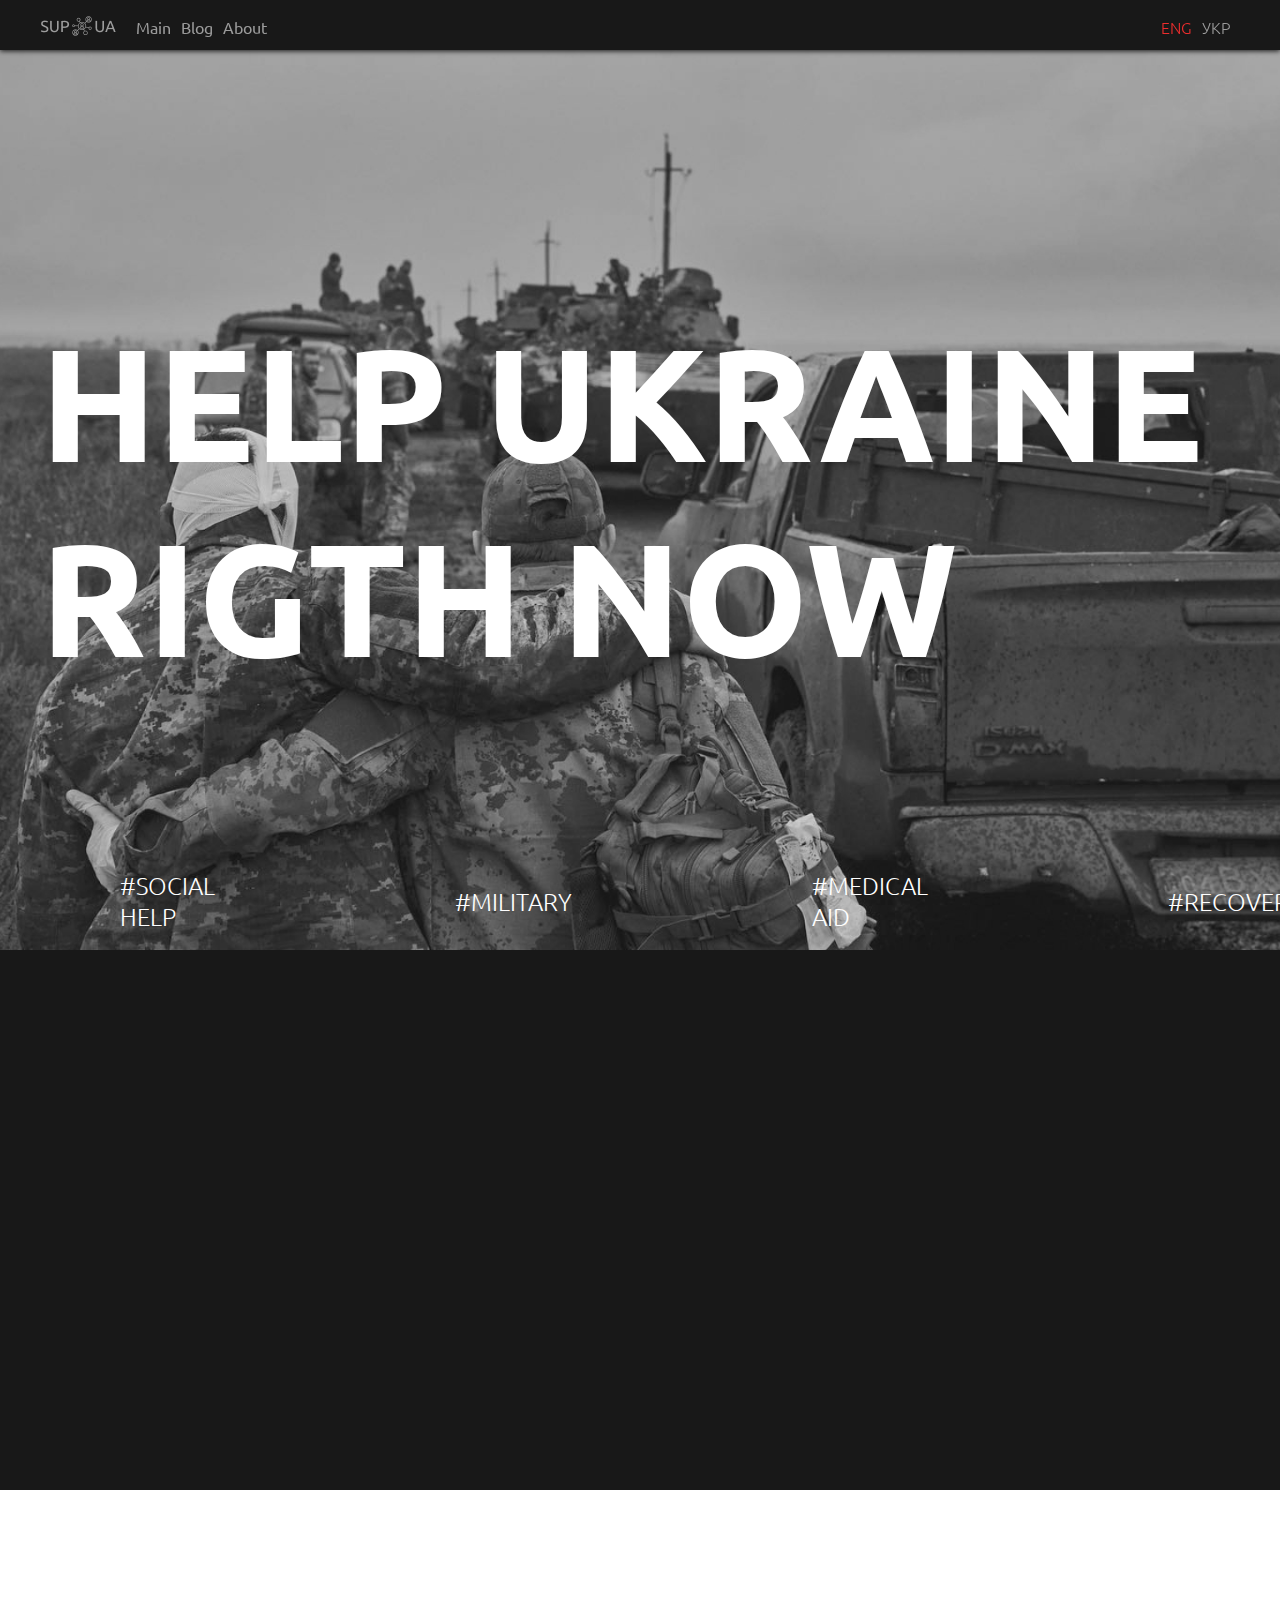
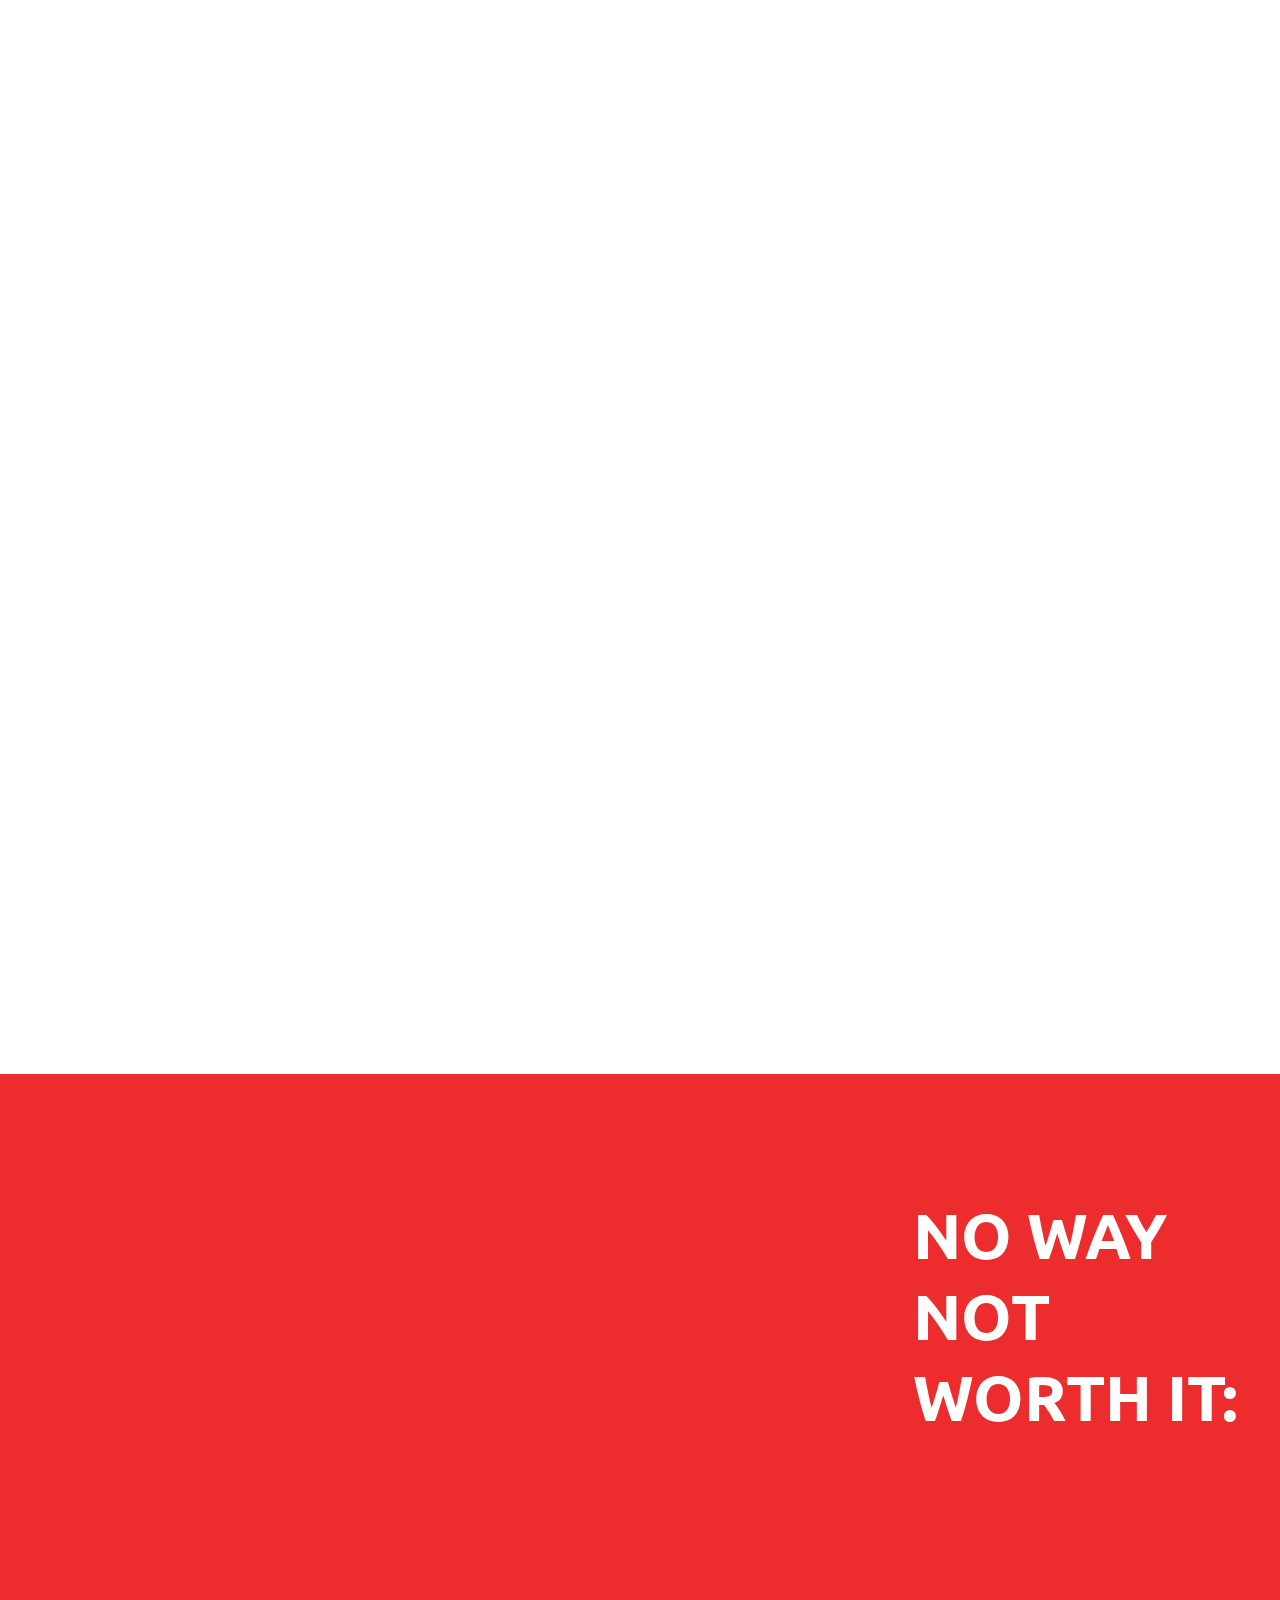
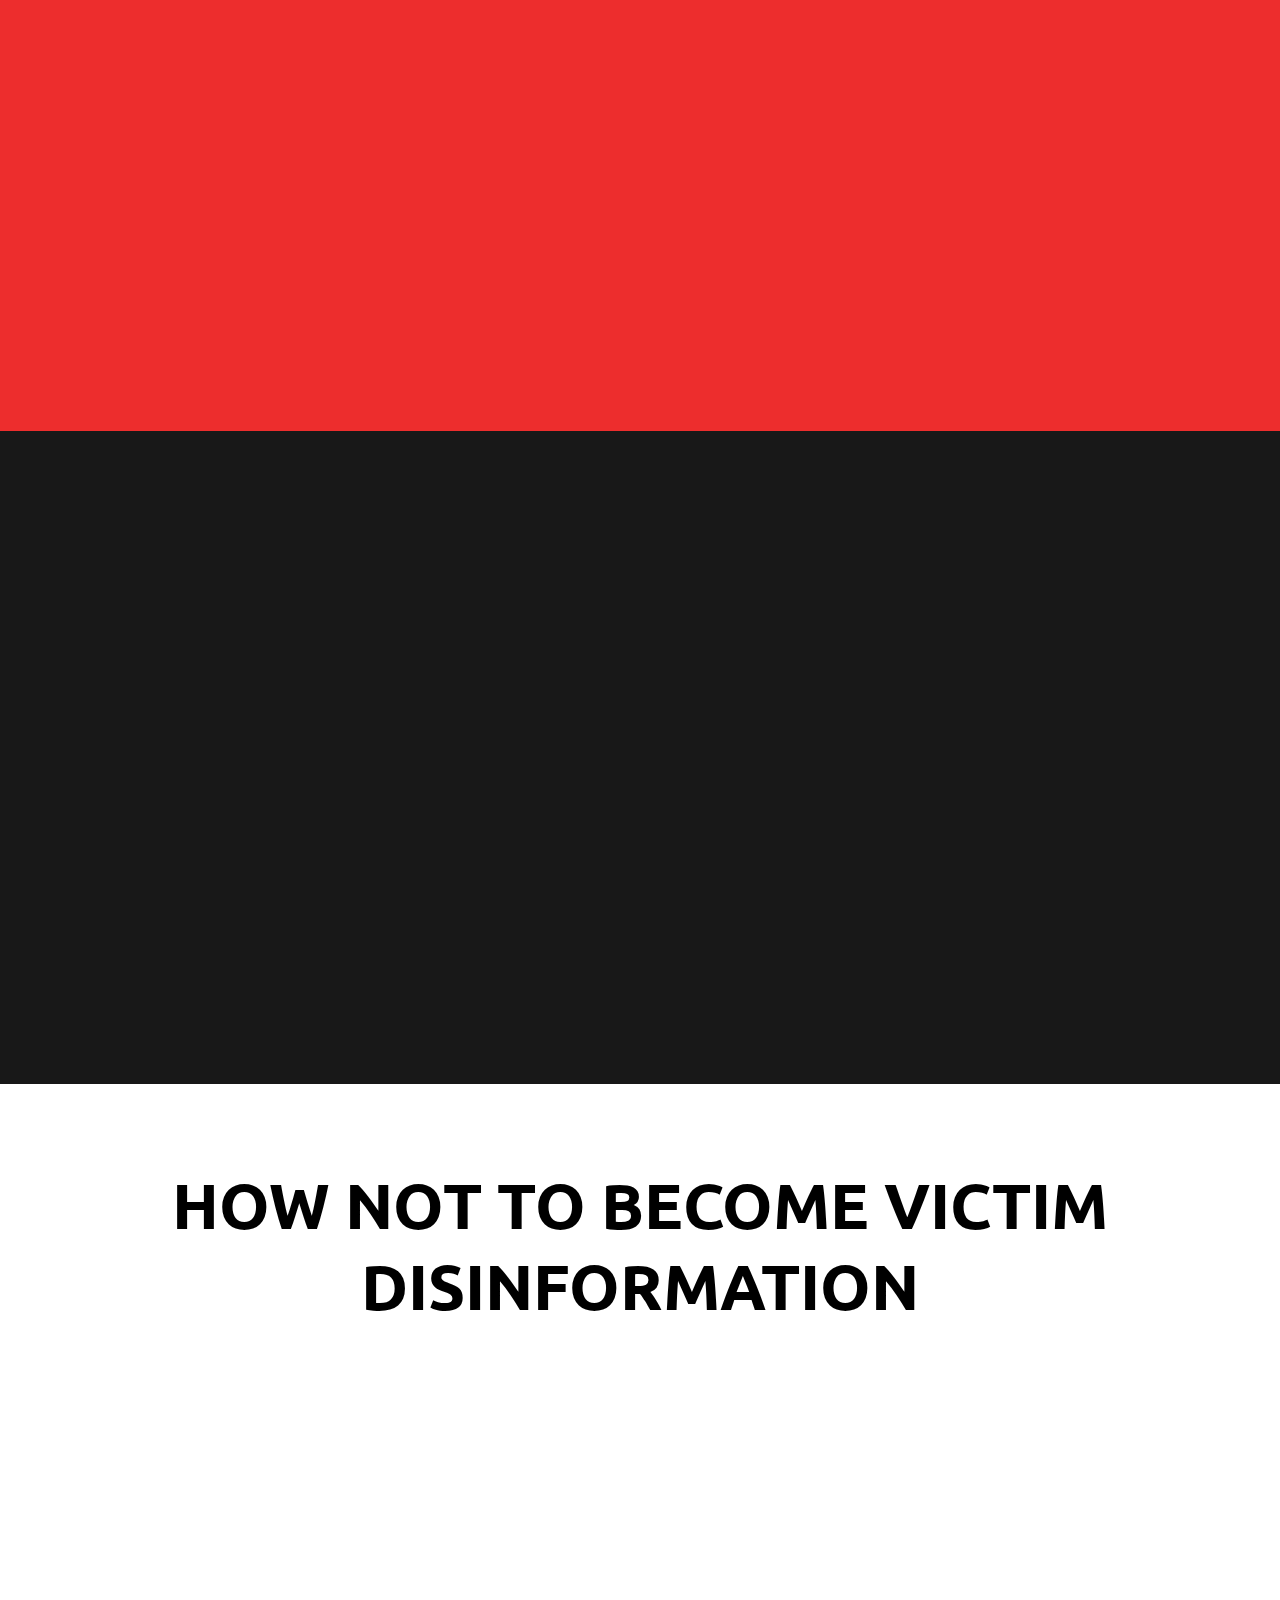
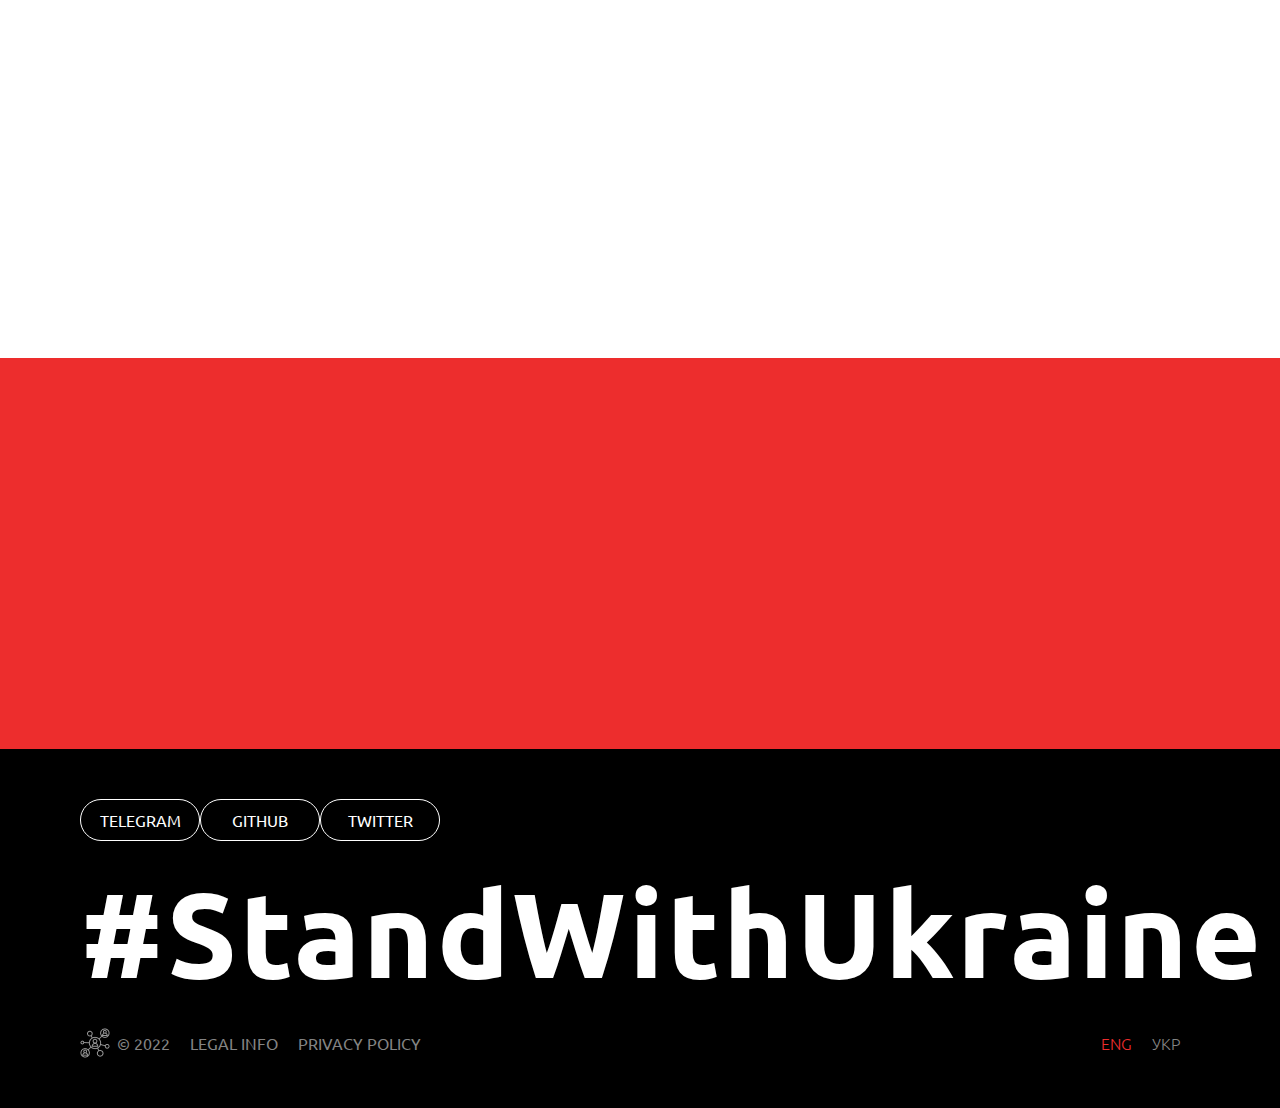
==== commit 6fbdb74d: "created 404 page, preloader for posts and refactor other little things" ====
--- a/index.html
+++ b/index.html
@@ -1,5 +1,6 @@
 <!DOCTYPE html>
 <html lang="en">
+
 <head>
     <meta charset="UTF-8">
     <meta http-equiv="X-UA-Compatible" content="IE=edge">
@@ -9,40 +10,38 @@
 
     <link href="https://unpkg.com/aos@2.3.1/dist/aos.css" rel="stylesheet">
     <link rel="stylesheet" href="css/normalize.css">
-    <link
-      rel="stylesheet"
-      href="https://cdn.jsdelivr.net/npm/swiper/swiper-bundle.min.css"
-    />
+    <link rel="stylesheet" href="https://cdn.jsdelivr.net/npm/swiper/swiper-bundle.min.css" />
     <link rel="stylesheet" href="css/main.css">
 </head>
+
 <body>
     <header class="header">
-            <div class="header__container container">
-                <a href="./index.html">
-                    <img src="./img/logo.png" alt="logo" class="header__logo">
-                </a>
-                <nav class="header__nav">
-                    <ul class="header__nav-list menu">
-                        <li class="header__nav-item">
-                            <a href="./index.html" class="header__nav-link">Main</a>
-                        </li>
-
-                        <li class="header__nav-item">
-                            <a href="./blog.html" class="header__nav-link">Blog</a>
-                        </li>
-
-                        <li class="header__nav-item">
-                            <a href="./about.html" class="header__nav-link">About</a>
-                        </li>
-                    </ul>
-
-                    <ul class="header__nav-list languages">
-                        <li class="header__nav-item"><a href="#" class="header__nav-link language active">ENG</a></li>
-                        <li class="header__nav-item"><a href="#" class="header__nav-link language">УКР</a></li>
-                    </ul>
-
-                </nav>
-            </div>
+        <div class="header__container container">
+            <a href="./index.html">
+                <img src="./img/logo.png" alt="logo" class="header__logo">
+            </a>
+            <nav class="header__nav">
+                <ul class="header__nav-list menu">
+                    <li class="header__nav-item">
+                        <a href="./index.html" class="header__nav-link">Main</a>
+                    </li>
+
+                    <li class="header__nav-item">
+                        <a href="./blog.html" class="header__nav-link">Blog</a>
+                    </li>
+
+                    <li class="header__nav-item">
+                        <a href="./about.html" class="header__nav-link">About</a>
+                    </li>
+                </ul>
+
+                <ul class="header__nav-list languages">
+                    <li class="header__nav-item"><a href="#" class="header__nav-link language active">ENG</a></li>
+                    <li class="header__nav-item"><a href="#" class="header__nav-link language">УКР</a></li>
+                </ul>
+
+            </nav>
+        </div>
     </header>
     <main class="main">
         <section class="hero">
@@ -61,10 +60,12 @@
             <div class="donate__container container">
                 <div data-aos="fade-up" data-aos-duration="300" data-aos-delay="100" class="donate__text">
                     <h2 class="donate__text-title title">Send humanitarian or military help</h2>
-                    <p class="donate__text-text">Do not send humanitarian air to unidentified warehouses. We are providing information just to verified locations.</p>
+                    <p class="donate__text-text">Do not send humanitarian air to unidentified warehouses. We are
+                        providing information just to verified locations.</p>
                     <a href="#" class="donate__text-button">DONATE NOW</a>
                 </div>
-                <img data-aos="fade-up" data-aos-duration="300" data-aos-delay="100" src="./img/main/haid.png" alt="Humanitarian aid" class="donate__image">
+                <img data-aos="fade-up" data-aos-duration="300" data-aos-delay="100" src="./img/main/haid.png"
+                    alt="Humanitarian aid" class="donate__image">
             </div>
         </section>
 
@@ -74,25 +75,38 @@
                     <div data-aos="fade-up" data-aos-duration="300" data-aos-delay="100" class="emergency__text">
                         <h2 class="emergency__title title">In case of emergency or war</h2>
                         <ul class="emergency__list">
-                            <li class="emergency__list-item">Keep records of blood type (your own and close relatives) and information about possible health problems (for example, drug allergies, chronic diseases);</li>
-                            <li class="emergency__list-item">Always carry an <span>ID</span> with you. Keep money and documents in different places - so you will have more chances to save them;</li>
-                            <li class="emergency__list-item">Try to be outside your home and work as little as possible, reduce the number of trips without an important reason, avoid crowded places;</li>
-                            <li class="emergency__list-item">In case of receiving information from <span>official state channels authorities</span> about a possible danger, pass it on to other people: relatives, neighbors, colleagues.</li>
+                            <li class="emergency__list-item">Keep records of blood type (your own and close relatives)
+                                and information about possible health problems (for example, drug allergies, chronic
+                                diseases);</li>
+                            <li class="emergency__list-item">Always carry an <span>ID</span> with you. Keep money and
+                                documents in different places - so you will have more chances to save them;</li>
+                            <li class="emergency__list-item">Try to be outside your home and work as little as possible,
+                                reduce the number of trips without an important reason, avoid crowded places;</li>
+                            <li class="emergency__list-item">In case of receiving information from <span>official state
+                                    channels authorities</span> about a possible danger, pass it on to other people:
+                                relatives, neighbors, colleagues.</li>
                         </ul>
                     </div>
-                    <img data-aos="fade-up" data-aos-duration="300" data-aos-delay="100" src="./img/main/war1.png" alt="" class="emergency__image">
+                    <img data-aos="fade-up" data-aos-duration="300" data-aos-delay="100" src="./img/main/war1.png"
+                        alt="" class="emergency__image">
                 </div>
 
                 <div>
-                    <img data-aos="fade-up" data-aos-duration="300" data-aos-delay="100" src="./img/main/war2.png" alt="" class="emergency__image">
+                    <img data-aos="fade-up" data-aos-duration="300" data-aos-delay="100" src="./img/main/war2.png"
+                        alt="" class="emergency__image">
                     <div data-aos="fade-up" data-aos-duration="300" data-aos-delay="100" class="emergency__text">
                         <h3 class="emergency__title title">Some questions should be considered in advance:</h3>
                         <ul class="emergency__list">
-                            <li class="emergency__list-item">Find out where the storage facilities and shelters closest to you are located home, work and places you visit often;</li>
-                            <li class="emergency__list-item">Stock up on drinking and technical water, long-term storage products;</li>
-                            <li class="emergency__list-item">Take care of alternative means of lighting the room in case of a power outage (flashlights, candles);</li>
-                            <li class="emergency__list-item">Collect the most necessary things and documents in case of urgent evacuation or transfer to storage facilities;</li>
-                            <li class="emergency__list-item">Take care of the good condition of private transport and the fuel supply for timely evacuation from a dangerous area.</li>
+                            <li class="emergency__list-item">Find out where the storage facilities and shelters closest
+                                to you are located home, work and places you visit often;</li>
+                            <li class="emergency__list-item">Stock up on drinking and technical water, long-term storage
+                                products;</li>
+                            <li class="emergency__list-item">Take care of alternative means of lighting the room in case
+                                of a power outage (flashlights, candles);</li>
+                            <li class="emergency__list-item">Collect the most necessary things and documents in case of
+                                urgent evacuation or transfer to storage facilities;</li>
+                            <li class="emergency__list-item">Take care of the good condition of private transport and
+                                the fuel supply for timely evacuation from a dangerous area.</li>
                         </ul>
                     </div>
                 </div>
@@ -101,17 +115,26 @@
 
         <section class="noway">
             <div class="noway__container">
-                <img data-aos="fade-up" data-aos-duration="300" src="./img/main/emergency.png" alt="" class="noway__image">
+                <img data-aos="fade-up" data-aos-duration="300" src="./img/main/emergency.png" alt=""
+                    class="noway__image">
                 <div class="noway__text">
                     <h2 class="noway__title title">NO WAY NOT WORTH IT:</h2>
                     <ul class="noway__list">
-                        <li class="noway__list-item" data-aos="fade-up" data-aos-duration="300" data-aos-delay="150">Approach the windows if you hear shots;</li>
-                        <li class="noway__list-item" data-aos="fade-up" data-aos-duration="300" data-aos-delay="150">Observe the course of hostilities, stand or run under fire;</li>
-                        <li class="noway__list-item" data-aos="fade-up" data-aos-duration="300" data-aos-delay="150">Arguing with armed men, taking pictures and making notes in their presence;</li>
-                        <li class="noway__list-item" data-aos="fade-up" data-aos-duration="300" data-aos-delay="150">Display weapons or objects similar to them;</li>
-                        <li class="noway__list-item" data-aos="fade-up" data-aos-duration="300" data-aos-delay="150">Pick up abandoned weapons and ammunition;</li>
-                        <li class="noway__list-item" data-aos="fade-up" data-aos-duration="300" data-aos-delay="150">Wear army uniform or camouflage clothing;</li>
-                        <li class="noway__list-item" data-aos="fade-up" data-aos-duration="300" data-aos-delay="150">Touch explosive and suspicious objects, try disassemble them or move them to another place.</li>
+                        <li class="noway__list-item" data-aos="fade-up" data-aos-duration="300" data-aos-delay="150">
+                            Approach the windows if you hear shots;</li>
+                        <li class="noway__list-item" data-aos="fade-up" data-aos-duration="300" data-aos-delay="150">
+                            Observe the course of hostilities, stand or run under fire;</li>
+                        <li class="noway__list-item" data-aos="fade-up" data-aos-duration="300" data-aos-delay="150">
+                            Arguing with armed men, taking pictures and making notes in their presence;</li>
+                        <li class="noway__list-item" data-aos="fade-up" data-aos-duration="300" data-aos-delay="150">
+                            Display weapons or objects similar to them;</li>
+                        <li class="noway__list-item" data-aos="fade-up" data-aos-duration="300" data-aos-delay="150">
+                            Pick up abandoned weapons and ammunition;</li>
+                        <li class="noway__list-item" data-aos="fade-up" data-aos-duration="300" data-aos-delay="150">
+                            Wear army uniform or camouflage clothing;</li>
+                        <li class="noway__list-item" data-aos="fade-up" data-aos-duration="300" data-aos-delay="150">
+                            Touch explosive and suspicious objects, try disassemble them or move them to another place.
+                        </li>
                     </ul>
                 </div>
             </div>
@@ -121,14 +144,14 @@
             <div class="blog__container container swiper">
                 <div data-aos="fade-up" data-aos-duration="300" data-aos-delay="100" class="blog__text">
                     <h2 class="blog__text-title title">Blog</h2>
-                    <a href="./blog.html" class="blog__text-link">View all</a>
+                    <a href="./blog.html" class="blog__text-link">See all</a>
                 </div>
                 <ul class="blog__posts swiper-wrapper">
                     <li class="blog__post swiper-slide" data-aos="fade-up" data-aos-duration="300" data-aos-delay="100">
                         <img heigth="161px" src="./img/blog/mines.png" alt="mines" class="blog__post-image">
                         <div class="blog__post-text">
                             <h4 class="blog__post-title title">A guide to handling the threat of mining</h4>
-                            <a href="./blog/mines.html" class="blog__post-link">Read more</a>
+                            <a href="./post.html" class="blog__post-link">Read more</a>
                         </div>
                     </li>
 
@@ -136,7 +159,7 @@
                         <img heigth="162px" src="./img/blog/occup.png" alt="occup" class="blog__post-image">
                         <div class="blog__post-text">
                             <h4 class="blog__post-title title">Acting in occupied territory</h4>
-                            <a href="./blog/mines.html" class="blog__post-link">Read more</a>
+                            <a href="./post.html" class="blog__post-link">Read more</a>
                         </div>
                     </li>
 
@@ -144,7 +167,7 @@
                         <img heigth="161px" src="./img/blog/fam.png" alt="fam" class="blog__post-image">
                         <div class="blog__post-text">
                             <h4 class="blog__post-title title">Preparation of civil defense in the siege</h4>
-                            <a href="./blog/mines.html" class="blog__post-link">Read more</a>
+                            <a href="./post.html" class="blog__post-link">Read more</a>
                         </div>
 
                     </li>
@@ -153,44 +176,44 @@
                         <img heigth="161px" src="./img/blog/chemical.png" alt="chemical" class="blog__post-image">
                         <div class="blog__post-text">
                             <h4 class="blog__post-title title">What to do during a chemical weapon attack</h4>
-                            <a href="./blog/mines.html" class="blog__post-link">Read more</a>
-                        </div>
-                    </li>
-
-
-
-                    <li class="blog__post swiper-slide" data-aos="fade-up" data-aos-duration="300" data-aos-delay="100">
-                            <img heigth="161px" src="./img/blog/mines.png" alt="mines" class="blog__post-image">
-                            <div class="blog__post-text">
-                                <h4 class="blog__post-title title">A Guide to Handling the Threat of Mining</h4>
-                                <a href="./blog/mines.html" class="blog__post-link">Read more</a>
-                            </div>
-                        </li>
-    
-                        <li class="blog__post swiper-slide" data-aos="fade-up" data-aos-duration="300" data-aos-delay="100">
-                            <img heigth="162px" src="./img/blog/occup.png" alt="occup" class="blog__post-image">
-                            <div class="blog__post-text">
-                                <h4 class="blog__post-title title">Acting in occupied territory</h4>
-                                <a href="./blog/mines.html" class="blog__post-link">Read more</a>
-                            </div>
-                        </li>
-    
-                        <li class="blog__post swiper-slide" data-aos="fade-up" data-aos-duration="300" data-aos-delay="100">
-                            <img heigth="161px" src="./img/blog/fam.png" alt="fam" class="blog__post-image">
-                            <div class="blog__post-text">
-                                <h4 class="blog__post-title title">Preparation of civil defense in the siege</h4>
-                                <a href="./blog/mines.html" class="blog__post-link">Read more</a>
-                            </div>
-    
-                        </li>
-    
-                        <li class="blog__post swiper-slide" data-aos="fade-up" data-aos-duration="300" data-aos-delay="100">
-                            <img heigth="161px" src="./img/blog/chemical.png" alt="chemical" class="blog__post-image">
-                            <div class="blog__post-text">
-                                <h4 class="blog__post-title title">What to do during a chemical weapon attack</h4>
-                                <a href="./blog/mines.html" class="blog__post-link">Read more</a>
-                            </div>
-                        </li>
+                            <a href="./post.html" class="blog__post-link">Read more</a>
+                        </div>
+                    </li>
+
+
+
+                    <li class="blog__post swiper-slide" data-aos="fade-up" data-aos-duration="300" data-aos-delay="100">
+                        <img heigth="161px" src="./img/blog/mines.png" alt="mines" class="blog__post-image">
+                        <div class="blog__post-text">
+                            <h4 class="blog__post-title title">A Guide to Handling the Threat of Mining</h4>
+                            <a href="./post.html" class="blog__post-link">Read more</a>
+                        </div>
+                    </li>
+
+                    <li class="blog__post swiper-slide" data-aos="fade-up" data-aos-duration="300" data-aos-delay="100">
+                        <img heigth="162px" src="./img/blog/occup.png" alt="occup" class="blog__post-image">
+                        <div class="blog__post-text">
+                            <h4 class="blog__post-title title">Acting in occupied territory</h4>
+                            <a href="./post.html" class="blog__post-link">Read more</a>
+                        </div>
+                    </li>
+
+                    <li class="blog__post swiper-slide" data-aos="fade-up" data-aos-duration="300" data-aos-delay="100">
+                        <img heigth="161px" src="./img/blog/fam.png" alt="fam" class="blog__post-image">
+                        <div class="blog__post-text">
+                            <h4 class="blog__post-title title">Preparation of civil defense in the siege</h4>
+                            <a href="./post.html" class="blog__post-link">Read more</a>
+                        </div>
+
+                    </li>
+
+                    <li class="blog__post swiper-slide" data-aos="fade-up" data-aos-duration="300" data-aos-delay="100">
+                        <img heigth="161px" src="./img/blog/chemical.png" alt="chemical" class="blog__post-image">
+                        <div class="blog__post-text">
+                            <h4 class="blog__post-title title">What to do during a chemical weapon attack</h4>
+                            <a href="./post.html" class="blog__post-link">Read more</a>
+                        </div>
+                    </li>
                 </ul>
                 <!-- <div class="swiper-controls">
                     <button class="swiper-controls-prev"></button>
@@ -200,66 +223,91 @@
         </section>
 
         <section class="disinformation">
-            <div  class="disinformation__container container">
+            <div class="disinformation__container container">
                 <h2 class="disinformation__title title">How not to become victim disinformation</h2>
                 <ul class="disinformation__list">
-                    <li data-aos="fade-up" data-aos-duration="300" data-aos-delay="100" class="disinformation__list-item">
-                        <div>1</div>The goal of the spreaders of disinformation is to sow panic, to weaken our will to defend ourselves. Maintain self-control and do not spread information of an emotional nature in social networks.
-                    </li>
-
-                    <li data-aos="fade-up" data-aos-duration="300" data-aos-delay="100" class="disinformation__list-item">
-                        <div>2</div>Ukraine defends itself and continues the struggle for its territory. If you hear the opposite, it is not true. They want to demoralize you.
-                    </li>
-
-                    <li data-aos="fade-up" data-aos-duration="300" data-aos-delay="100" class="disinformation__list-item">
-                        <div>3</div>Do not believe or spread information from dubious sources. Reliable information — on official pages and channels state bodies and Public Broadcasting.
-                    </li>
-
-                    <li data-aos="fade-up" data-aos-duration="300" data-aos-delay="100" class="disinformation__list-item">
-                        <div>4</div>Don't spread information about the move in any way Ukrainian troops. You can hurt those who defend you and the state.
-                    </li>
-
-                    <li data-aos="fade-up" data-aos-duration="300" data-aos-delay="100" class="disinformation__list-item">
-                        <div>5</div>Ukraine is waging a defensive war on its territory. The report about the alleged shelling of the civilian population by the Ukrainian military is not true.
-                    </li>
-
-                    <li data-aos="fade-up" data-aos-duration="300" data-aos-delay="100" class="disinformation__list-item">
-                        <div>6</div>Information about losses can only be known by security authorities and defense of Ukraine. Information on private accounts can not true. Do not rush to share such information.
-                    </li>
-
-                    <li data-aos="fade-up" data-aos-duration="300" data-aos-delay="100" class="disinformation__list-item">
-                        <div>7</div>The aggressor will spread slander and "treason" through his official or controlled channels. And others can use it
+                    <li data-aos="fade-up" data-aos-duration="300" data-aos-delay="100"
+                        class="disinformation__list-item">
+                        <div>1</div>The goal of the spreaders of disinformation is to sow panic, to weaken our will to
+                        defend ourselves. Maintain self-control and do not spread information of an emotional nature in
+                        social networks.
+                    </li>
+
+                    <li data-aos="fade-up" data-aos-duration="300" data-aos-delay="100"
+                        class="disinformation__list-item">
+                        <div>2</div>Ukraine defends itself and continues the struggle for its territory. If you hear the
+                        opposite, it is not true. They want to demoralize you.
+                    </li>
+
+                    <li data-aos="fade-up" data-aos-duration="300" data-aos-delay="100"
+                        class="disinformation__list-item">
+                        <div>3</div>Do not believe or spread information from dubious sources. Reliable information — on
+                        official pages and channels state bodies and Public Broadcasting.
+                    </li>
+
+                    <li data-aos="fade-up" data-aos-duration="300" data-aos-delay="100"
+                        class="disinformation__list-item">
+                        <div>4</div>Don't spread information about the move in any way Ukrainian troops. You can hurt
+                        those who defend you and the state.
+                    </li>
+
+                    <li data-aos="fade-up" data-aos-duration="300" data-aos-delay="100"
+                        class="disinformation__list-item">
+                        <div>5</div>Ukraine is waging a defensive war on its territory. The report about the alleged
+                        shelling of the civilian population by the Ukrainian military is not true.
+                    </li>
+
+                    <li data-aos="fade-up" data-aos-duration="300" data-aos-delay="100"
+                        class="disinformation__list-item">
+                        <div>6</div>Information about losses can only be known by security authorities and defense of
+                        Ukraine. Information on private accounts can not true. Do not rush to share such information.
+                    </li>
+
+                    <li data-aos="fade-up" data-aos-duration="300" data-aos-delay="100"
+                        class="disinformation__list-item">
+                        <div>7</div>The aggressor will spread slander and "treason" through his official or controlled
+                        channels. And others can use it
                         means - to hide behind patriotic slogans and Ukrainian
                         symbols Check out the patriotic-looking but questionable ones
                         messages and calls.
                     </li>
 
-                    <li data-aos="fade-up" data-aos-duration="300" data-aos-delay="100" class="disinformation__list-item">
+                    <li data-aos="fade-up" data-aos-duration="300" data-aos-delay="100"
+                        class="disinformation__list-item">
                         <div>8</div>The aggressor will spread various rumors not only about the fighters, but
                         and about the military-political leadership, so that Ukrainians don't
                         they trusted him too. Check every alarming news with the official ones
                         sources
                     </li>
 
-                    <li data-aos="fade-up" data-aos-duration="300" data-aos-delay="100" class="disinformation__list-item">
-                        <div>9</div>The enemy's goal is to split Ukrainian society from within and destroy our faith in our own strength. We are really different and ours views may not coincide, but we have a common cause - repel the occupier. So keep unity and support each other.
-                    </li>
-
-                    <li data-aos="fade-up" data-aos-duration="300" data-aos-delay="100" class="disinformation__list-item">
-                        <div>10</div>If the Internet connection or government pages are interrupted organs were broken, contact Public Broadcasting for information. If the television is not working, turn it on subscriber radio point.
-                    </li>
-                    
+                    <li data-aos="fade-up" data-aos-duration="300" data-aos-delay="100"
+                        class="disinformation__list-item">
+                        <div>9</div>The enemy's goal is to split Ukrainian society from within and destroy our faith in
+                        our own strength. We are really different and ours views may not coincide, but we have a common
+                        cause - repel the occupier. So keep unity and support each other.
+                    </li>
+
+                    <li data-aos="fade-up" data-aos-duration="300" data-aos-delay="100"
+                        class="disinformation__list-item">
+                        <div>10</div>If the Internet connection or government pages are interrupted organs were broken,
+                        contact Public Broadcasting for information. If the television is not working, turn it on
+                        subscriber radio point.
+                    </li>
+
                 </ul>
             </div>
         </section>
 
         <section class="newsletter">
-            <div data-aos="fade-up" data-aos-duration="500" data-aos-delay="150" class="newsletter__container container">
+            <div data-aos="fade-up" data-aos-duration="500" data-aos-delay="150"
+                class="newsletter__container container">
                 <h2 class="newsletter__title title">Be informed <span>— subscribe</span> newsletter</h2>
                 <div>
-                    <p class="newsletter__text">You must know the truth. We need your support. We are providing to verified information just. Glory to Ukraine!</p>
+                    <p class="newsletter__text">You must know the truth. We need your support. We are providing to
+                        verified information just. Glory to Ukraine!</p>
                     <div class="newsletter__input">
                         <input id="input" type="email" name="input">
+                        <button class="newsletter__input-button"></button>
                     </div>
                 </div>
             </div>
@@ -298,6 +346,8 @@
     <script src="https://unpkg.com/aos@2.3.1/dist/aos.js"></script>
     <script src="https://cdn.jsdelivr.net/npm/swiper/swiper-bundle.min.js"></script>
     <script src="js/script.js"></script>
+    <script src="js/swiper.js"></script>
     <script src="js/input.js"></script>
 </body>
+
 </html>--- a/css/main.css
+++ b/css/main.css
@@ -105,7 +105,8 @@
     padding: 0;
     margin: auto;
     color: #fff;
-    font-size: 190px;
+    text-transform: uppercase;
+    font-size: 160px;
     font-weight: 700;
 
 }
@@ -320,8 +321,14 @@
 .blog__text-link {
     margin: 0;
     color: #fff;
+    text-decoration: none;
+}
+
+.blog__text-link:hover{
     text-decoration: underline;
-}
+
+}
+
 .blog__posts {
     padding: 0;
     margin: 0;
@@ -329,7 +336,7 @@
 
     display: flex;
     flex-direction: row;
-    justify-content: space-around;
+    justify-content: space-between;
     flex-wrap: wrap;
 
     position: relative;
@@ -409,6 +416,7 @@
     height: 312px;
     border-radius: 10px;
     background-color: #fff;
+    margin-bottom: 15px;
 }
 
 .blog__post.big{
@@ -467,6 +475,7 @@
     text-decoration: underline;
 }
 
+
 .disinformation {
     background-color: #fff;
     padding: 80px 0px;
@@ -558,6 +567,7 @@
     font-weight: 300;
     font-size: 20px;
     max-width: 459px;
+    margin: 0;
 }
 
 #input{
@@ -597,12 +607,23 @@
     transition: all .2s ease-in;
 }
 
-.newsletter__input::after{
-    content: url(../img/arrow-icon.svg);
+.newsletter__input-button{
+
+    background: url(../img/arrow-icon.svg) center center/cover no-repeat;
+    width: 40px;
+    height: 25px;
     position: absolute;
     right: 0;
     top: 50%;
     transform: translateY(-50%);
+    cursor: pointer;
+    transition: all .3s ease;
+    border: none;
+}
+
+.newsletter__input-button.send{
+    right: -50px;
+    opacity:0;
 }
 
 
@@ -698,6 +719,36 @@
 }
 
 
+/* 404 */
+
+
+.error {
+    background-color: #000;
+    padding: 80px 0px;
+}
+.error__wrapper {
+}
+.error__container {
+    display: flex;
+    align-items: center;
+    justify-content: space-between;
+    flex-direction: column;
+}
+.container {
+}
+.error__image {
+}
+.error__text {
+    color: #fff;
+    text-transform: uppercase;
+    text-align: center;
+}
+.error__btn {
+    text-decoration: underline;
+    color: #fff;
+}
+
+
 /* POST.HTML */
 
 
@@ -707,6 +758,11 @@
 }
 .post__container {
 }
+
+.post__wrapper{
+    transition: all .3s ease;
+}
+
 .post__info {
     display: flex;
     flex-direction: row;
@@ -776,4 +832,364 @@
     display: block;
     left: 0;
     top: 0;
+}
+
+
+
+@keyframes rotate-forever {
+0% {
+    -webkit-transform: rotate(0deg);
+    -moz-transform: rotate(0deg);
+    -ms-transform: rotate(0deg);
+    -o-transform: rotate(0deg);
+    transform: rotate(0deg);
+}
+100% {
+    -webkit-transform: rotate(360deg);
+    -moz-transform: rotate(360deg);
+    -ms-transform: rotate(360deg);
+    -o-transform: rotate(360deg);
+    transform: rotate(360deg);
+}
+}
+.loading-spinner {
+-webkit-animation-duration: 0.75s;
+-moz-animation-duration: 0.75s;
+animation-duration: 0.75s;
+-webkit-animation-iteration-count: infinite;
+-moz-animation-iteration-count: infinite;
+animation-iteration-count: infinite;
+-webkit-animation-name: rotate-forever;
+-moz-animation-name: rotate-forever;
+animation-name: rotate-forever;
+-webkit-animation-timing-function: linear;
+-moz-animation-timing-function: linear;
+animation-timing-function: linear;
+height: 30px;
+width: 30px;
+border: 8px solid #9c9c9c;
+border-right-color: transparent;
+border-radius: 50%;
+display: block;
+}
+  
+.spinner{
+    display: flex;
+    width: 100%;
+    align-items: center;
+    justify-content: center;
+}
+
+.loading-spinner {
+position: relative;
+}
+
+.loaded{
+display: none;
+}
+
+  /* MEDIA QUERIES */
+
+
+
+@media (max-width: 1024px) {
+    .hero,.donate,.emergency,.noway,.blog,.disinformation,.newsletter{
+        padding: 60px 0px;
+    }
+    .container{
+        max-width: 900px;
+        margin: 0 auto;
+    }
+    .header{
+        max-width: 1024px;
+    }
+    .hero{
+        max-height: 100vh;
+    }
+    .hero__tags{
+        margin-top: -30px;
+    }
+    .hero__tag{
+        padding: 0px 20px;
+        font-size: 18px;
+    }
+    .emergency__container>div{
+        flex-direction: column;
+        align-items: flex-start;
+        justify-content: center;
+        margin-bottom: 30px;
+    }
+    .emergency__container>div:last-child{
+        flex-direction: column-reverse;
+
+    }
+    .emergency__text{
+        max-width: 100%;
+    }
+    .emergency__image {
+        display: none;
+        /* margin: 0; */
+    }
+    .noway__container{
+        flex-direction: column;
+    }
+    .noway__text{
+        margin: 0 auto;
+
+    }
+    .noway__image{
+        /* margin-left: -220px; */
+        position: relative;
+    }
+    .disinformation__list{
+        max-height: 390px;
+    }
+    .title{
+        font-size: 48px;
+    }
+    .hero__title{
+        font-size: 100px;
+    }
+    .disinformation__list-item{
+        font-size: 12px;
+    }
+    .disinformation__list-item div{
+        padding: 10px 15px;
+        font-size: 16px;
+        width: 40px;
+        height: 40px;
+    }
+    .blog__post{
+        padding: 15px 15px;
+        width: 45%;
+        max-width: 50%;
+    }
+    .blog__post-text{
+        justify-content: center;
+        align-items: center;
+        width: 100%;
+
+    }
+    .blog__post-title{
+        font-size: 18px;
+    }
+    .newsletter__title{
+        max-width: 300px;
+        margin: auto 0;
+    }
+    .newsletter__container>div{
+        max-height: 165px;
+    }
+    .newsletter__text{
+
+    }
+    .newsletter__input-button{
+        top: 50%;
+        right: -5px;
+        transform: scale(.7) translateY(-50%);
+    }
+    #input{
+        border-bottom: 2px solid #000;
+    }
+
+    .footer__title{
+        font-size: 64px;
+    }
+
+
+}
+
+@media (max-width: 768px) {
+    .container{
+        max-width: 700px;
+    }
+    .title{
+        font-size: 30px;
+    }
+    .hero__title{
+        font-size: 80px;
+    }
+    .donate__container{
+        flex-direction: row;
+        align-items: center;
+        justify-content: space-between;
+    }
+    .donate__text{
+        max-width: 40%;
+        height: 250px;
+    }
+    .donate__text-text{
+        font-size: 14px;
+    }
+    .donate__image{
+        margin: 0;
+        max-width: 50%;
+    }
+    .donate__text-button{
+        padding: 5px 10px;
+    }
+    .noway__image {
+        display: none;
+    }
+    .noway__text{
+        display: flex;
+        flex-direction: column;
+        align-items: center;
+        justify-content: center;
+    }
+    .noway__list{
+        align-items: center;
+        justify-content: center;
+    }
+    .blog__posts{
+    }
+    .blog__post{
+        
+    }
+    .blog__post-title{
+        font-size: 16px;
+
+    }
+
+    .disinformation__list{
+        max-height: 70vh;
+    }
+    .disinformation__list-item{
+        font-size: 10px;
+        font-weight: 300;
+    }
+    .newsletter__container>div{
+        align-items: flex-end;
+        max-height: 120px;
+    }
+    .newsletter__title{
+        max-width: 200px;
+        margin: 0;
+    }
+    .newsletter__text{
+        max-width: 400px;
+        text-align: right;
+    }
+    #input{
+        width: 220px;
+    }
+}
+
+@media (max-width: 576px) {
+    .hero,.donate,.emergency,.noway,.blog,.disinformation,.newsletter{
+        min-height: 100vh;
+        padding: 40px 0px;
+    }
+    .hero__tag{
+        padding: 0px 10px;
+        font-size: 14px;
+    }
+    .container{
+        max-width: 96%;
+    }
+    .noway__title, .emergency__title, .disinformation__title{
+        margin: 10px;
+    }
+    .title,
+    h3.emergency__title{
+        font-size: 24px;
+    }
+    .hero__title{
+        font-size: 60px;
+    }
+    .donate__container{
+        flex-direction: row;
+        align-items: flex-start;
+        justify-content: center;
+
+    }
+    .donate__image{
+        /* width: 200px; */
+        height: 142px;
+        /* margin: auto 0; */
+    }
+    .donate__text{
+        max-width: 200px;
+        height: 142px;
+        justify-content: space-between;
+    }
+    .donate__text-title{
+    
+        margin-bottom: 10px;
+    }
+    .donate__text-text{
+        display: none;
+    }
+    .donate__text-button{
+        font-size: 16px;
+        padding: 5px;
+        width: 130px;
+        text-align: center;
+    }
+    .emergency__image{
+        display: block;
+        width: 100%;
+        margin-bottom: 15px;
+    }
+    .emergency__container>div{
+        flex-direction: column-reverse;
+    }
+    .emergency__container>div:last-child{
+        flex-direction: column;
+    }
+    .emergency__list-item{
+        font-size: 12px;
+        margin-bottom: 5px;
+    }
+    .noway__text{
+        align-items: flex-start;
+        max-width: 96%;
+        margin: 0 auto;
+    }
+    .noway__list{
+        justify-content: flex-start;
+        align-items: flex-start;
+    }
+    .noway__list-item{
+        font-size: 14px;
+        font-weight: 400;
+        padding-left: 20px;
+        margin-bottom: 15px;
+    }
+    .noway__list-item::before{
+        top: -7px;
+        left: -7px;
+        transform: scale(.5);
+    }
+    .blog__post{
+        width: 100%;
+        max-width: 100%;
+    }
+    
+    .disinformation{
+        height: 100%;
+        padding-bottom: 300px;
+    }
+    .disinformation__list{
+        flex-direction: column;
+        height: 100%;
+        flex-wrap: nowrap;
+    }
+    .disinformation__list-item{
+        width: 100%;
+        max-width: 100%;
+    }
+    .disinformation__list-item>div{
+        margin-right: 5px;
+    }
+    .newsletter__text{
+        font-size: 12px;
+    }
+    .footer{
+        padding: 40px 0px;
+    }
+    .footer__title{
+        font-size: 36px;
+        text-align: center;
+    }
 }